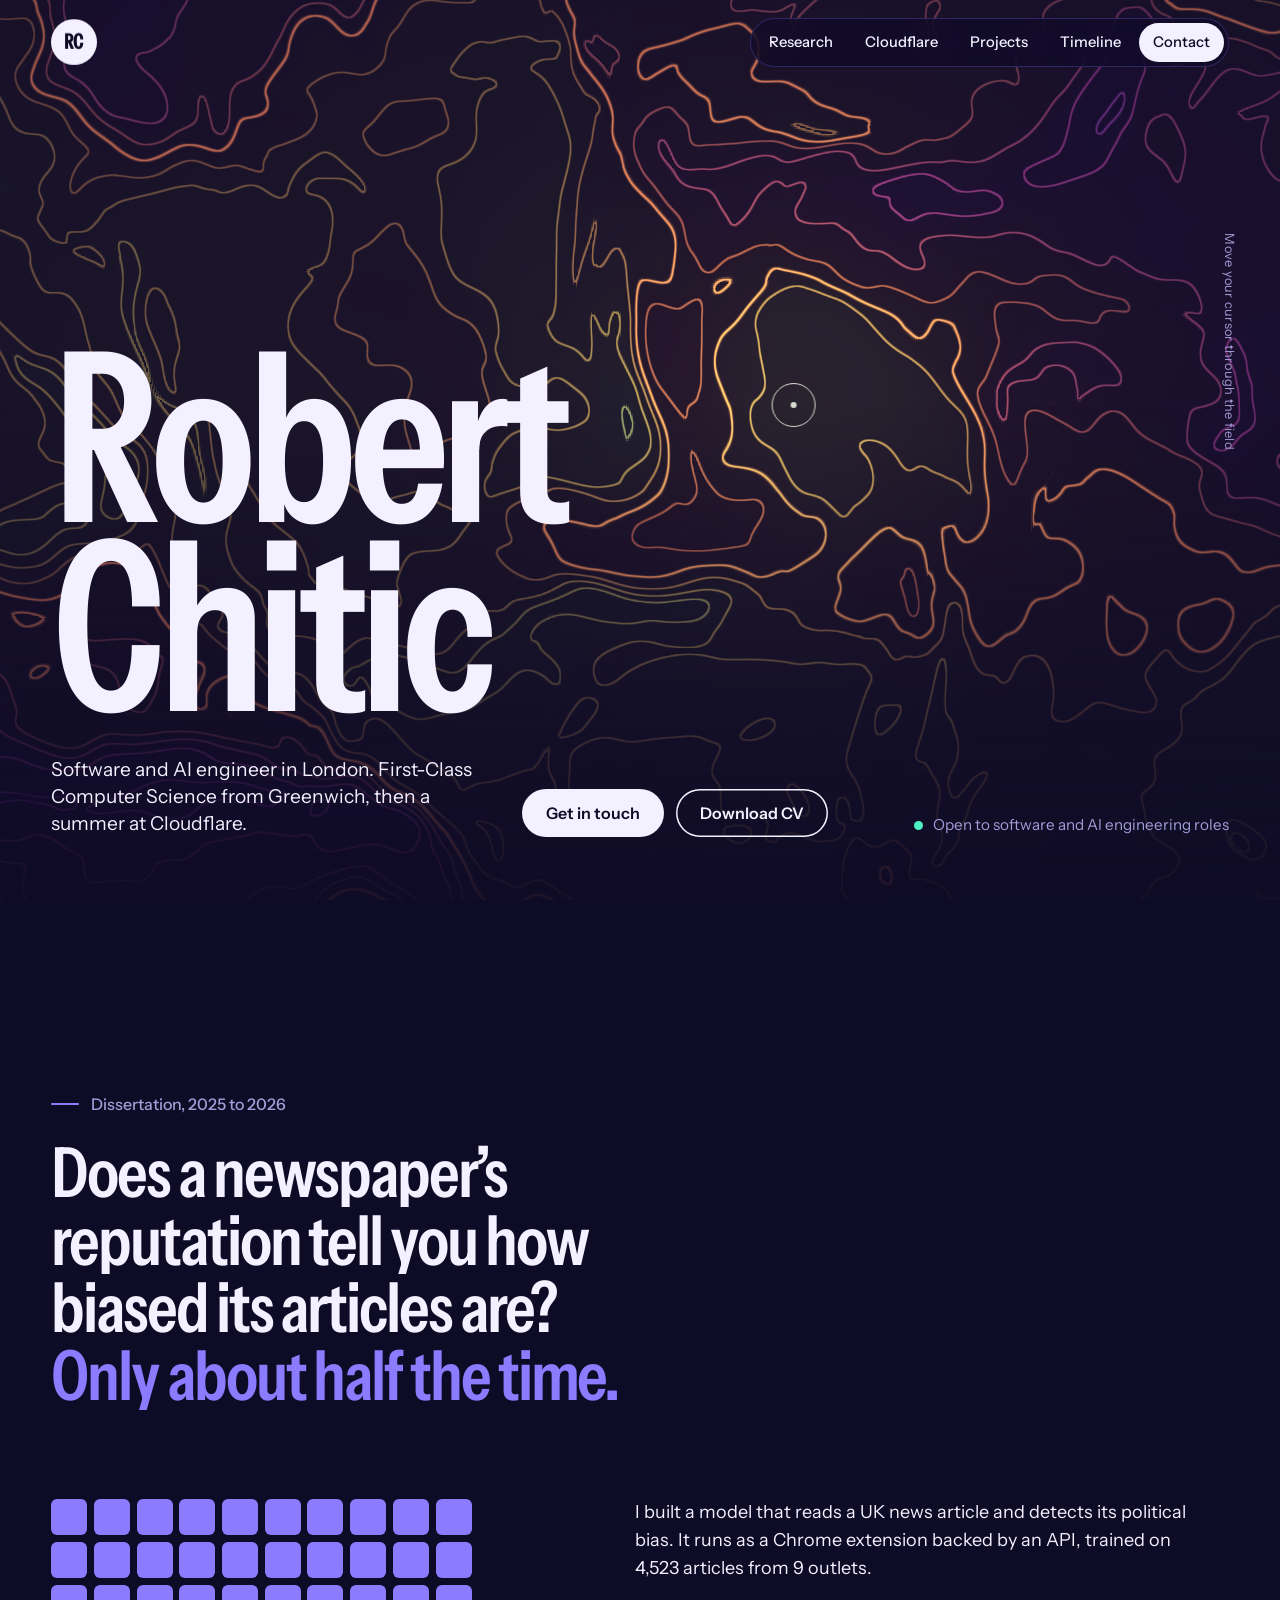
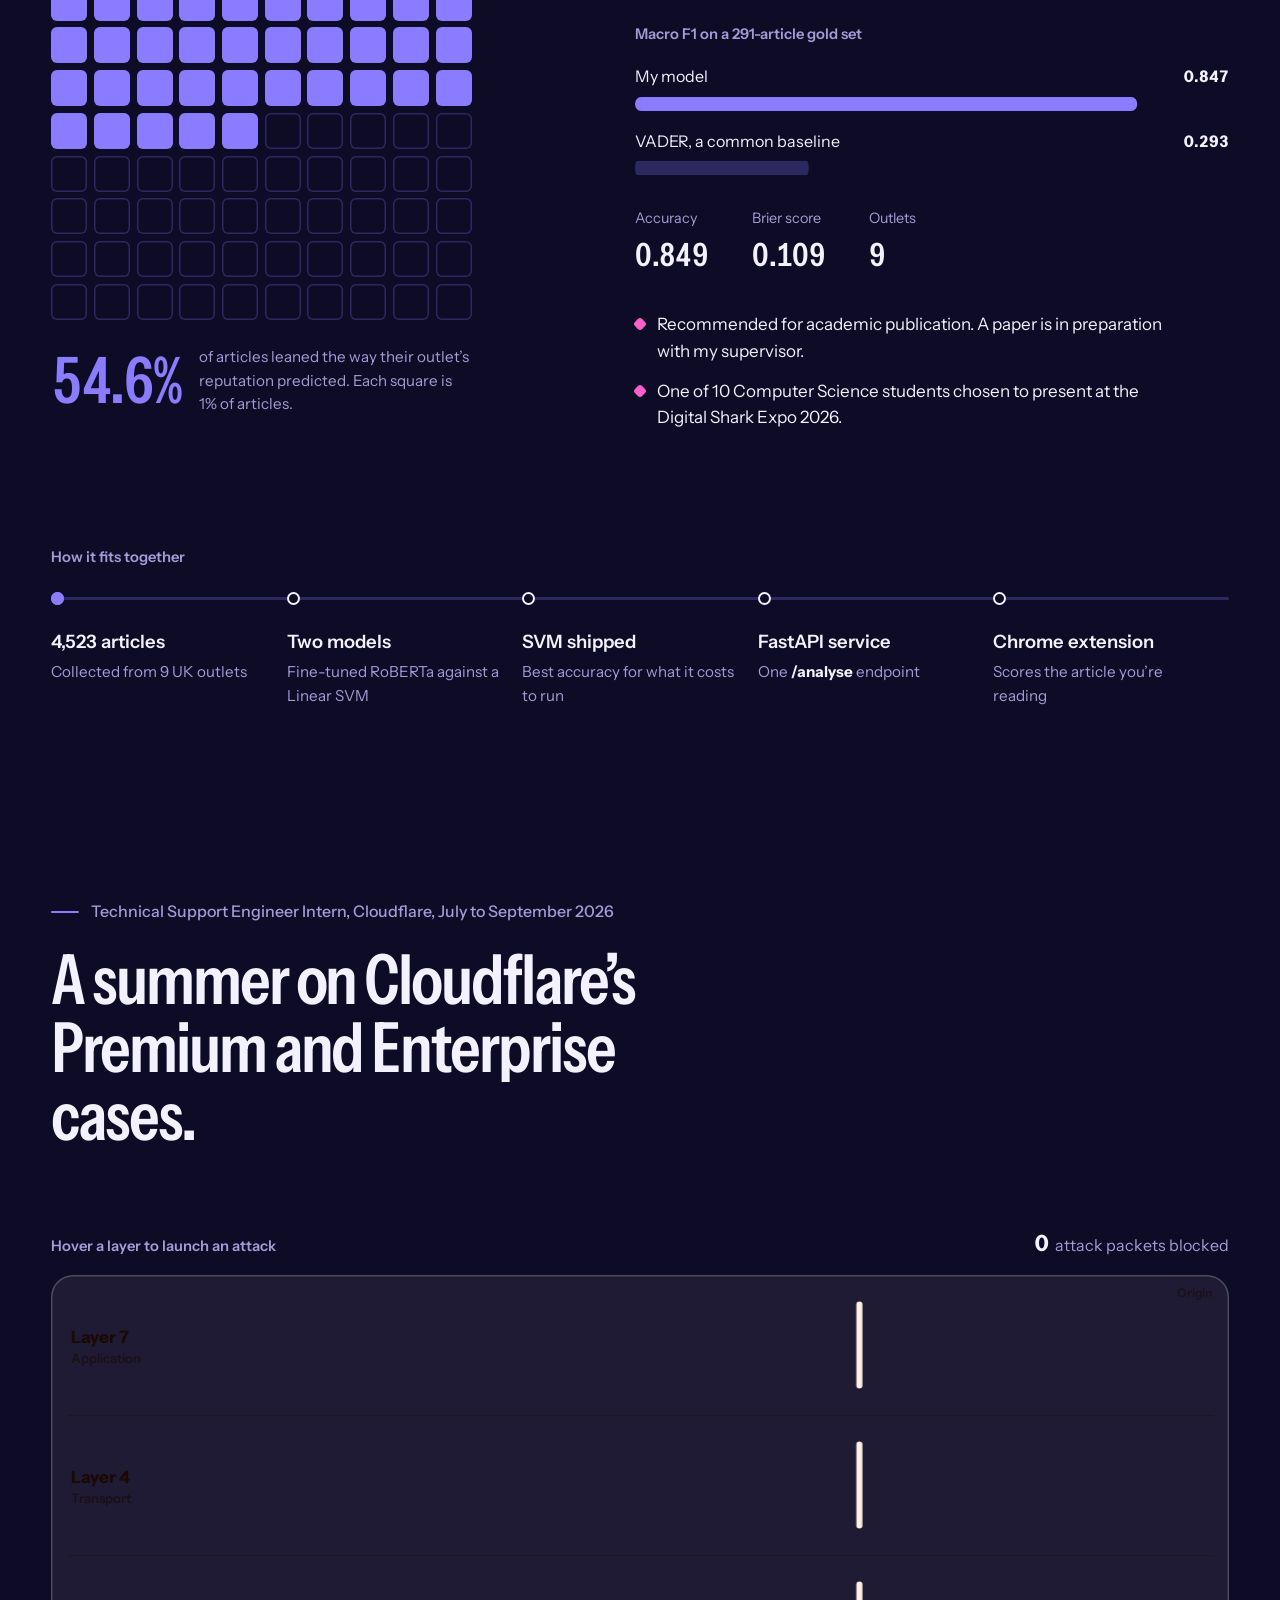
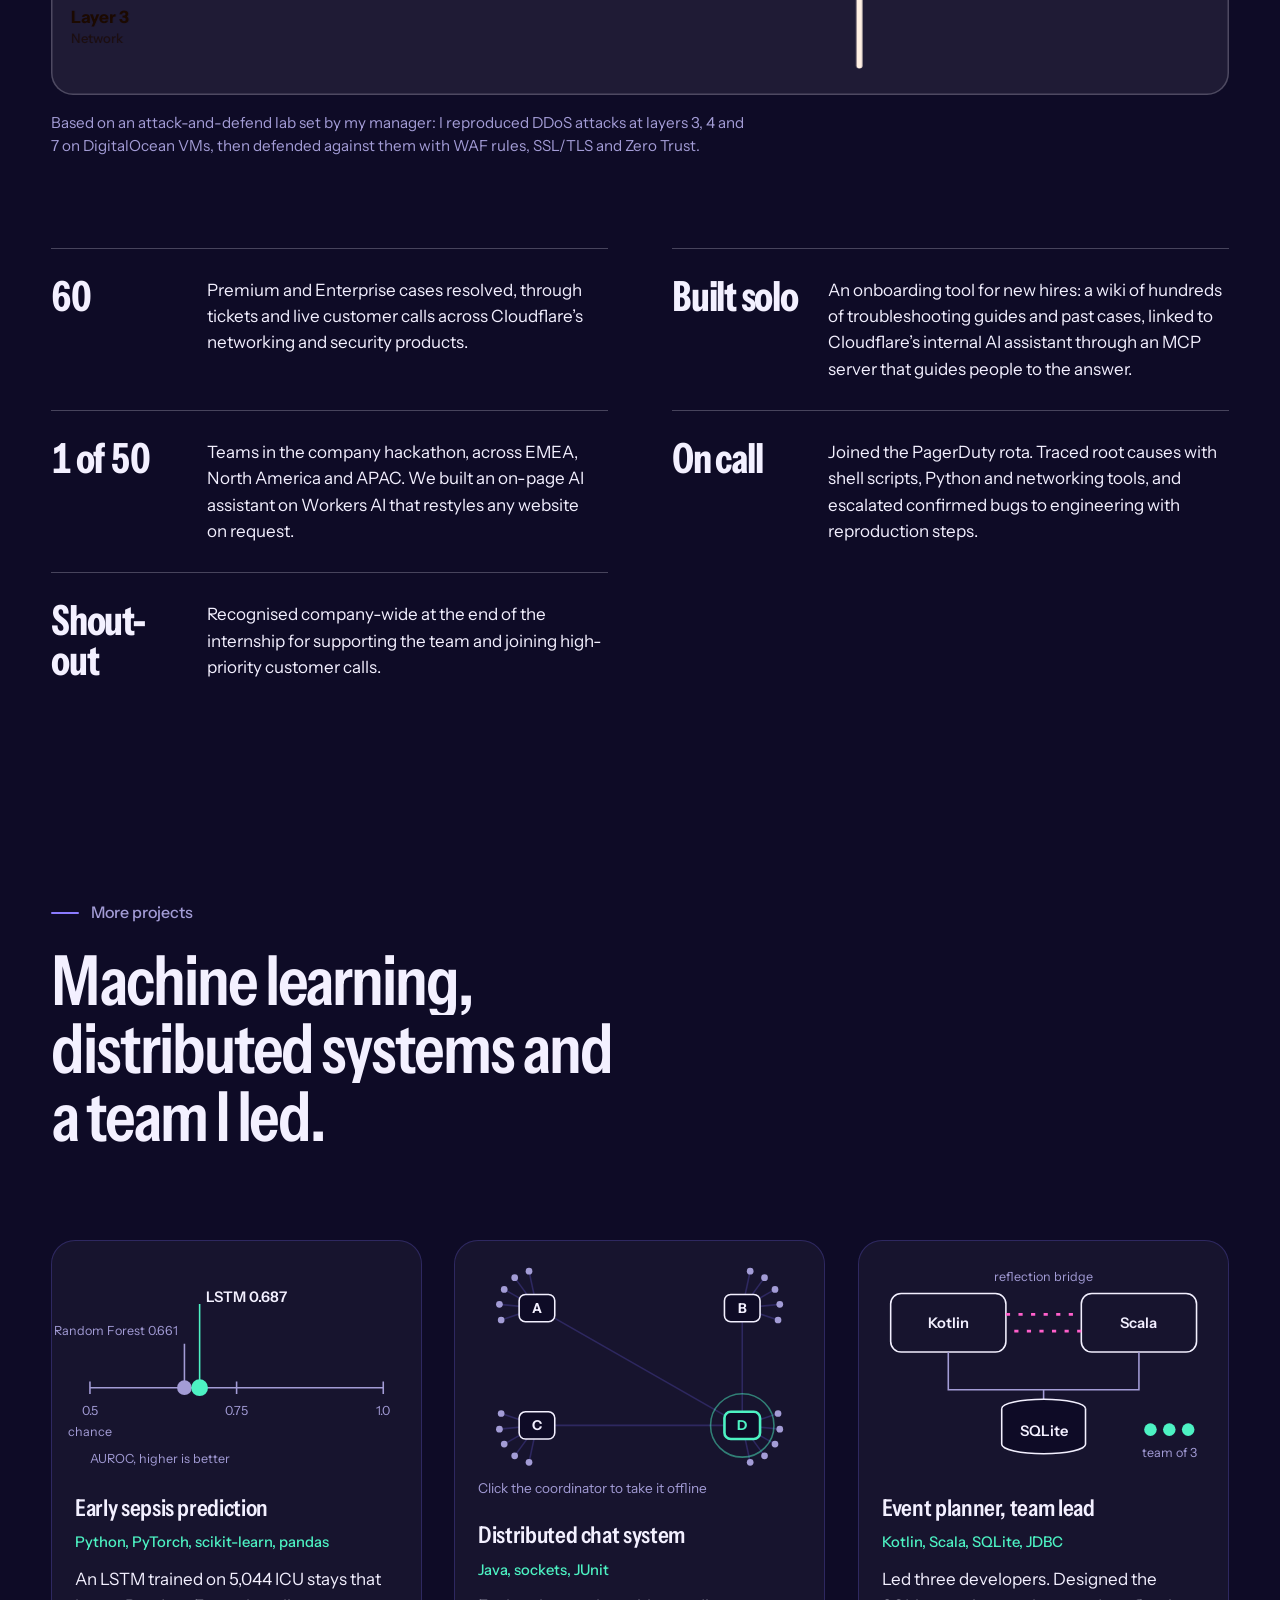
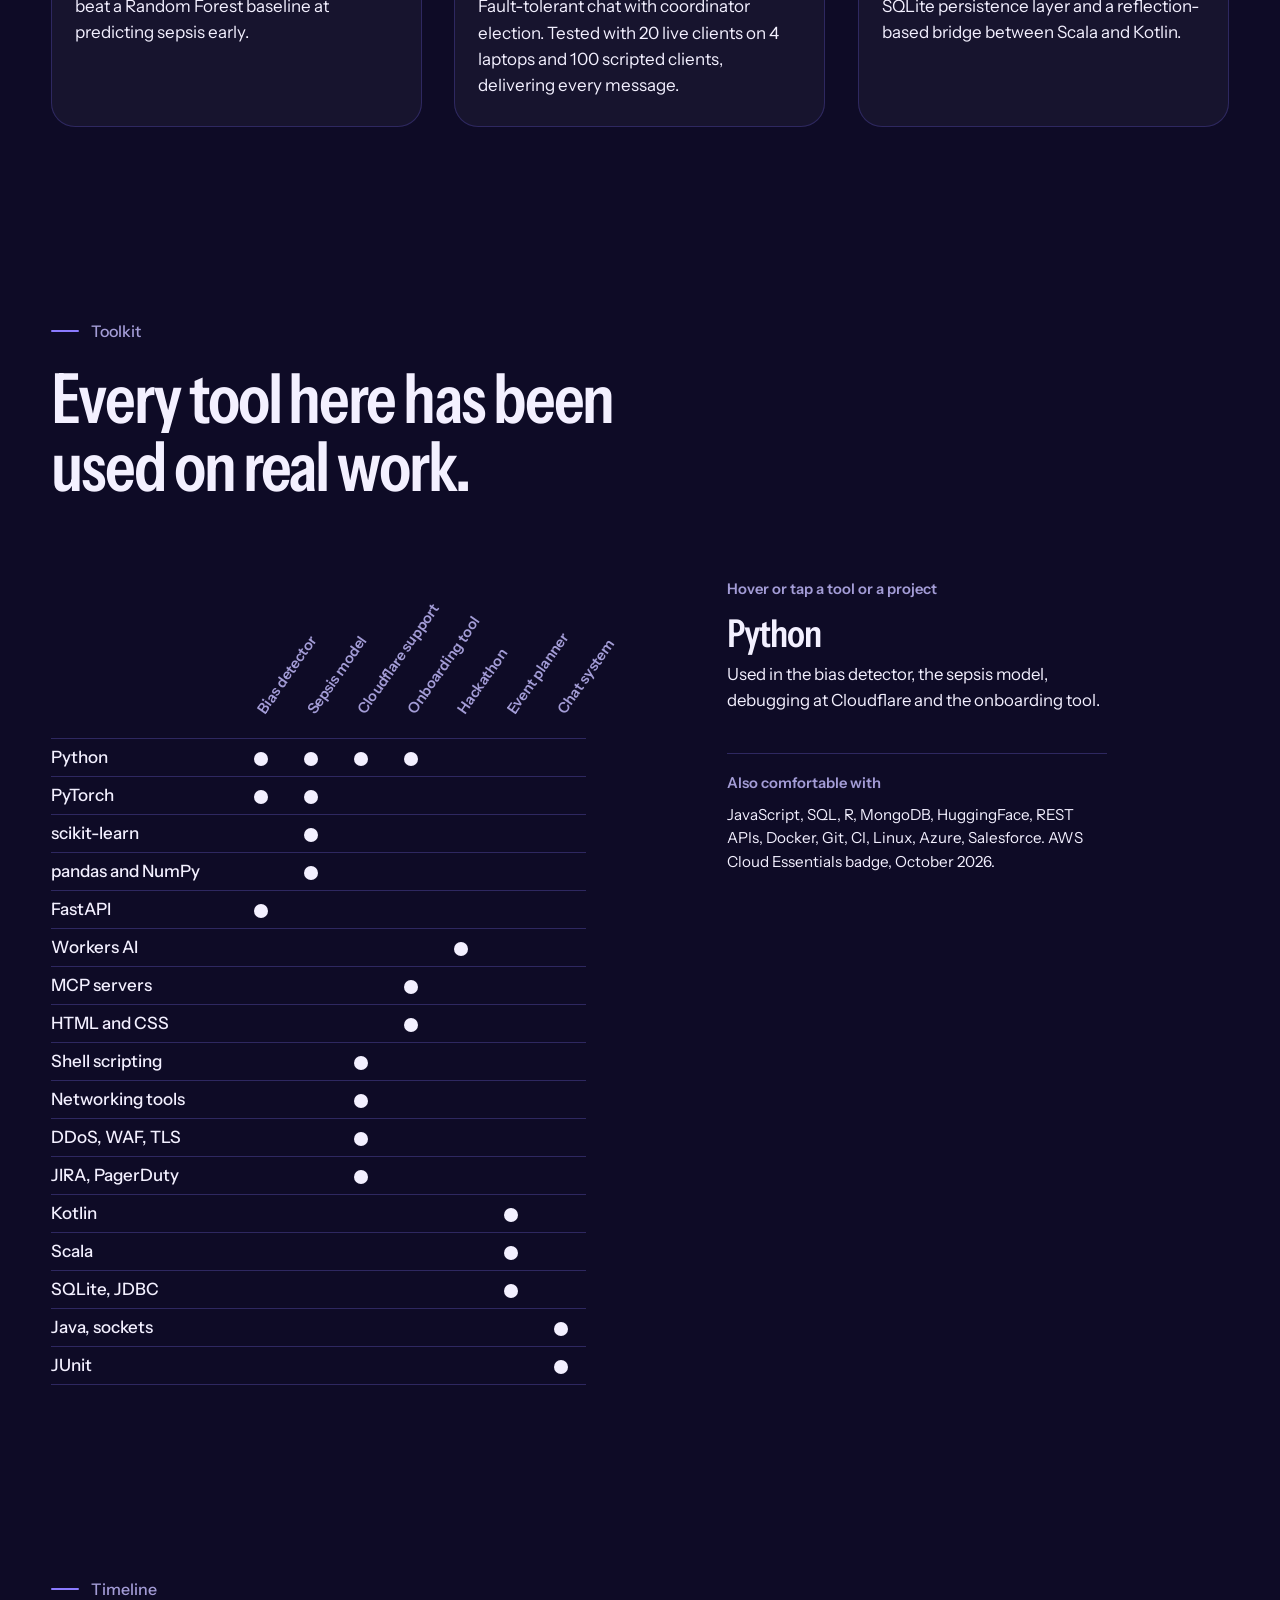
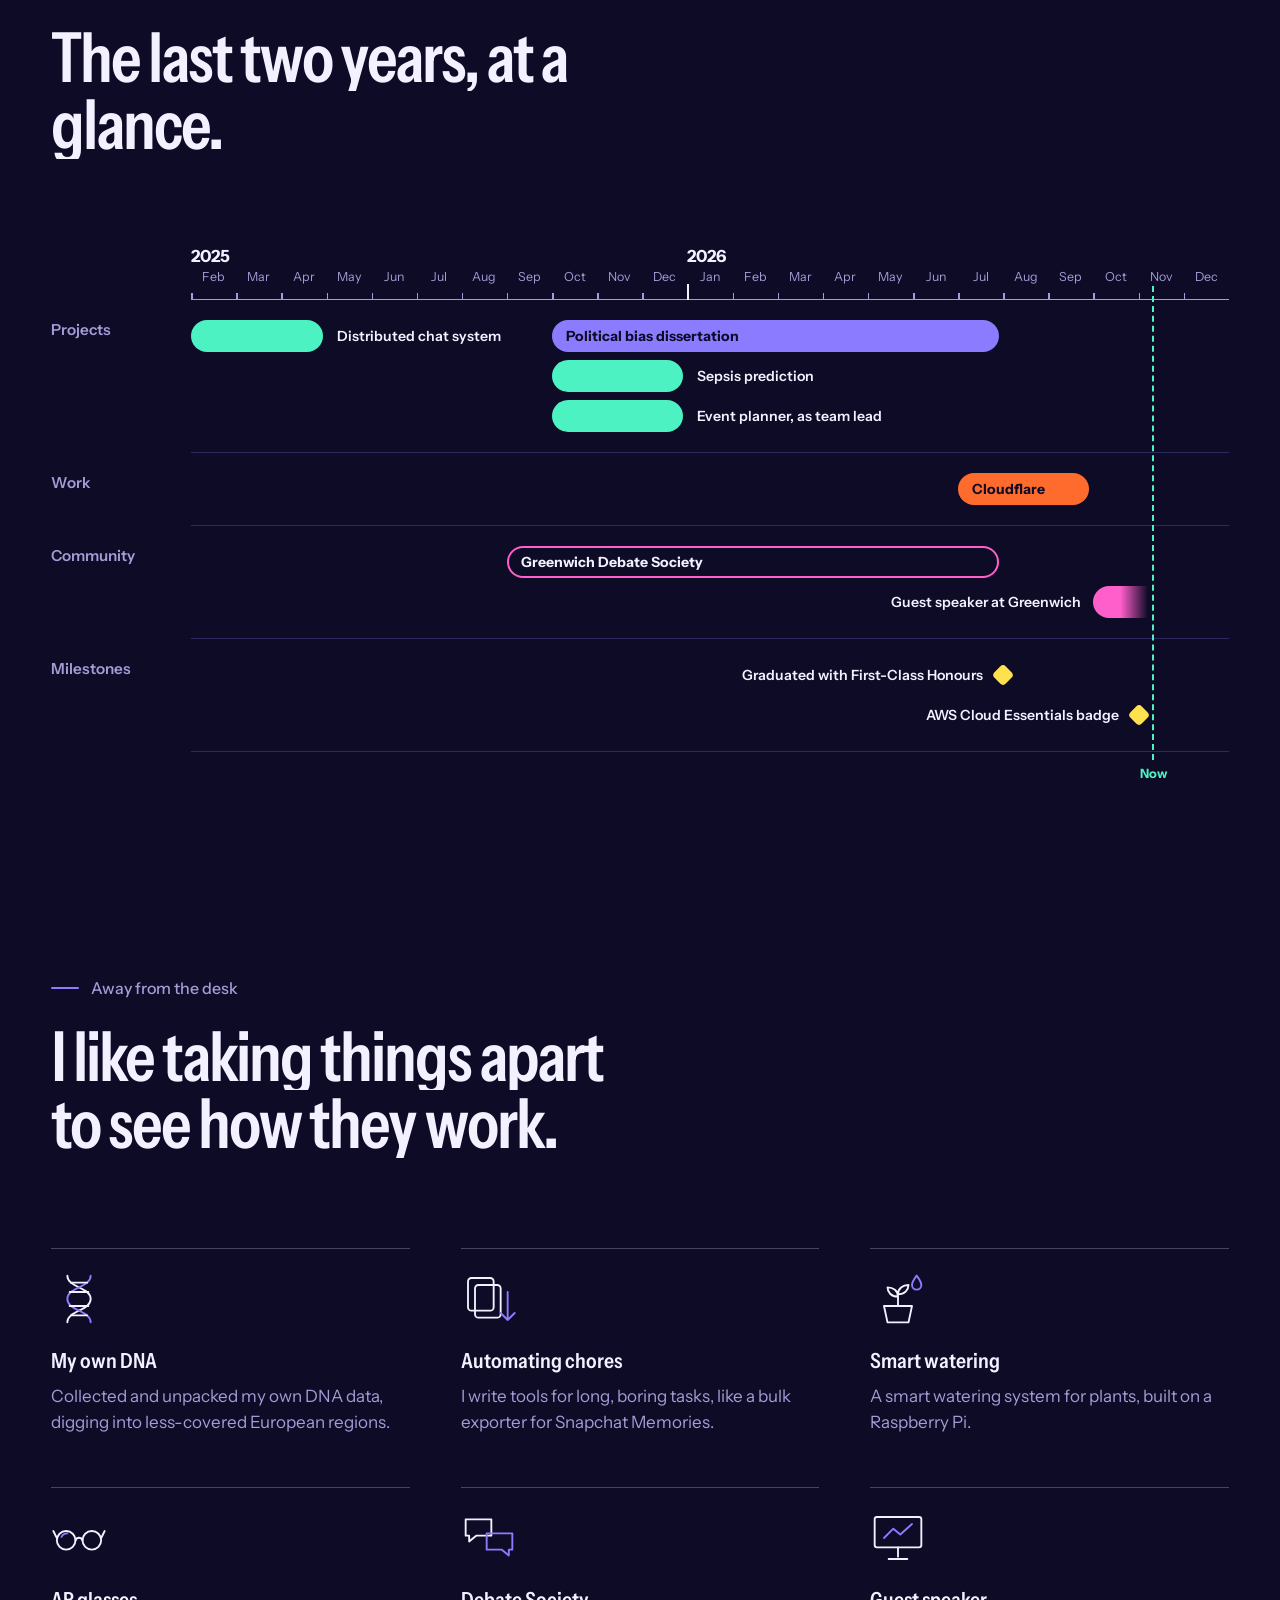
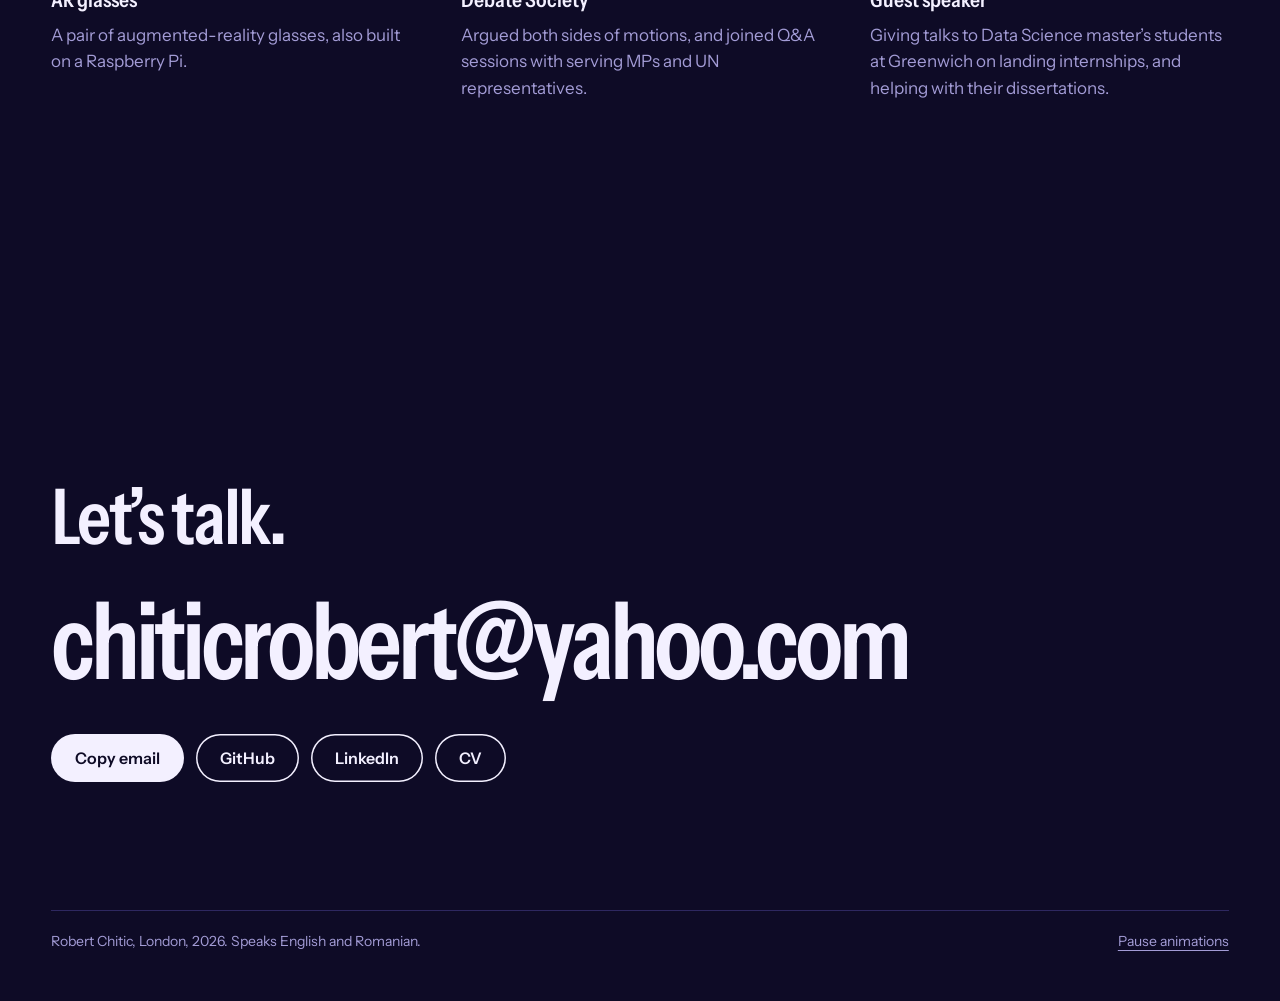
==== public/index.html @ 37896dd0 "Portfolio site: interactive build Co-Authored-By: Claude Opus 5.5 <noreply@anthropic.com> Claude-Ses" ====
<!doctype html>
<html lang="en-GB">
<head>
<meta charset="utf-8">
<meta name="viewport" content="width=device-width, initial-scale=1">
<title>Robert Chitic, Software and AI Engineer</title>
<meta name="description" content="Robert Chitic is a software and AI engineer in London: First-Class Computer Science graduate from the University of Greenwich, previously a Technical Support Engineer intern at Cloudflare.">
<meta property="og:title" content="Robert Chitic, Software and AI Engineer">
<meta property="og:description" content="First-Class Computer Science, University of Greenwich. Previously at Cloudflare. Political bias detection, machine learning and networking.">
<meta property="og:type" content="website">
<meta property="og:image" content="/og.png">
<meta name="twitter:card" content="summary_large_image">
<meta name="theme-color" content="#0E0B26">
<link rel="icon" href="favicon.svg" type="image/svg+xml">
<link rel="preload" href="fonts/instrument-sans-latin-standard-normal.woff2" as="font" type="font/woff2" crossorigin>
<link rel="stylesheet" href="assets/site.css">
</head>
<body>

<canvas id="gl" aria-hidden="true"></canvas>
<div class="cursor" aria-hidden="true">
  <div class="cursor-ring"><span class="cursor-label"></span></div>
  <div class="cursor-dot"></div>
</div>

<a class="skip" href="#research">Skip to content</a>

<header class="nav" id="nav">
  <a class="nav-name" href="#top" data-magnetic>RC</a>
  <nav aria-label="Sections">
    <a href="#research" data-magnetic>Research</a>
    <a href="#cloudflare" data-magnetic>Cloudflare</a>
    <a href="#projects" data-magnetic>Projects</a>
    <a href="#timeline" data-magnetic>Timeline</a>
    <a class="nav-cta" href="#contact" data-magnetic>Contact</a>
  </nav>
</header>

<main>

<!-- HERO -->
<section class="hero" id="top" data-theme="night" data-gl>
  <div class="hero-inner">
    <h1 class="name" id="name" aria-label="Robert Chitic" translate="no">
      <span class="name-line" aria-hidden="true">Robert</span>
      <span class="name-line" aria-hidden="true">Chitic</span>
    </h1>
    <div class="hero-foot">
      <p class="lede">Software and AI engineer in London. First-Class Computer Science from Greenwich, then a summer at Cloudflare.</p>
      <div class="hero-actions">
        <a class="btn" href="#contact" data-magnetic>Get in touch</a>
        <a class="btn btn-ghost" href="cv/Robert-Chitic-CV.pdf" download data-magnetic data-cursor="PDF">Download CV</a>
      </div>
      <p class="status"><i></i>Open to software and AI engineering roles</p>
    </div>
  </div>
  <p class="hint" id="hint">Move your cursor through the field</p>
</section>

<!-- RESEARCH -->
<section class="sec" id="research" data-theme="lavender">
  <div class="wrap">
    <p class="kicker">Dissertation, 2025 to 2026</p>
    <h2 class="statement" data-split>Does a newspaper’s reputation tell you how biased its articles are? <span class="soft">Only about half the time.</span></h2>

    <div class="research">
      <figure class="units" id="units">
        <div class="units-grid" id="unitsGrid" role="img" aria-label="Unit chart: 54.6 out of 100 articles matched their outlet's reputation"></div>
        <figcaption>
          <span class="big num">54.6%</span>
          <span>of articles leaned the way their outlet’s reputation predicted. Each square is 1% of articles.</span>
        </figcaption>
      </figure>

      <div class="research-side">
        <p class="body">I built a model that reads a UK news article and detects its political bias. It runs as a Chrome extension backed by an API, trained on 4,523 articles from 9 outlets.</p>

        <div class="score" id="score">
          <p class="label">Macro F1 on a 291-article gold set</p>
          <div class="bar"><span>My model</span><b class="num">0.847</b><i style="--w:.847"></i></div>
          <div class="bar base"><span>VADER, a common baseline</span><b class="num">0.293</b><i style="--w:.293"></i></div>
        </div>

        <dl class="facts">
          <div><dt>Accuracy</dt><dd class="num">0.849</dd></div>
          <div><dt>Brier score</dt><dd class="num">0.109</dd></div>
          <div><dt>Outlets</dt><dd class="num">9</dd></div>
        </dl>

        <ul class="honours">
          <li>Recommended for academic publication. A paper is in preparation with my supervisor.</li>
          <li>One of 10 Computer Science students chosen to present at the Digital Shark Expo 2026.</li>
        </ul>
      </div>
    </div>

    <figure class="pipeline" id="pipeline">
      <p class="label">How it fits together</p>
      <div class="pipe-track"><i class="pipe-fill" id="pipeFill"></i></div>
      <ol class="pipe">
        <li><strong>4,523 articles</strong><span>Collected from 9 UK outlets</span></li>
        <li><strong>Two models</strong><span>Fine-tuned RoBERTa against a Linear SVM</span></li>
        <li class="ship"><strong>SVM shipped</strong><span>Best accuracy for what it costs to run</span></li>
        <li><strong>FastAPI service</strong><span>One <code>/analyse</code> endpoint</span></li>
        <li><strong>Chrome extension</strong><span>Scores the article you’re reading</span></li>
      </ol>
    </figure>
  </div>
</section>

<!-- CLOUDFLARE -->
<section class="sec" id="cloudflare" data-theme="orange">
  <div class="wrap">
    <p class="kicker">Technical Support Engineer Intern, Cloudflare, July to September 2026</p>
    <h2 class="statement" data-split>A summer on Cloudflare’s Premium and Enterprise cases.</h2>

    <figure class="ddos" id="ddos">
      <div class="ddos-head">
        <p class="label">Hover a layer to launch an attack</p>
        <p class="ddos-count"><b class="num" id="blocked">0</b> attack packets blocked</p>
      </div>
      <canvas id="ddosCanvas" data-cursor="Attack" tabindex="0" role="img" aria-label="Animation: attack traffic is blocked at layers 3, 4 and 7 while real users pass through. Press 3, 4 or 7 to launch an attack at that layer."></canvas>
      <figcaption>Based on an attack-and-defend lab set by my manager: I reproduced DDoS attacks at layers 3, 4 and 7 on DigitalOcean VMs, then defended against them with WAF rules, SSL/TLS and Zero Trust.</figcaption>
    </figure>

    <ol class="log">
      <li><span class="lead num" data-count="60">60</span><p>Premium and Enterprise cases resolved, through tickets and live customer calls across Cloudflare’s networking and security products.</p></li>
      <li><span class="lead">Built solo</span><p>An onboarding tool for new hires: a wiki of hundreds of troubleshooting guides and past cases, linked to Cloudflare’s internal AI assistant through an MCP server that guides people to the answer.</p></li>
      <li><span class="lead num">1 of <span data-count="50">50</span></span><p>Teams in the company hackathon, across EMEA, North America and APAC. We built an on-page AI assistant on Workers AI that restyles any website on request.</p></li>
      <li><span class="lead">On call</span><p>Joined the PagerDuty rota. Traced root causes with shell scripts, Python and networking tools, and escalated confirmed bugs to engineering with reproduction steps.</p></li>
      <li><span class="lead">Shout-out</span><p>Recognised company-wide at the end of the internship for supporting the team and joining high-priority customer calls.</p></li>
    </ol>
  </div>
</section>

<!-- PROJECTS -->
<section class="sec" id="projects" data-theme="night">
  <div class="wrap">
    <p class="kicker">More projects</p>
    <h2 class="statement" data-split>Machine learning, distributed systems and a team I led.</h2>

    <div class="projects">
      <article class="panel" data-tilt>
        <div class="plot">
          <svg viewBox="0 0 320 200" id="sepsisPlot" role="img" aria-label="AUROC: LSTM 0.687 compared with Random Forest 0.661, on a scale from 0.5 (chance) to 1.0">
            <line x1="20" y1="120" x2="300" y2="120" class="axis"/>
            <g class="ticks">
              <line x1="20" y1="114" x2="20" y2="126"/><line x1="160" y1="114" x2="160" y2="126"/><line x1="300" y1="114" x2="300" y2="126"/>
            </g>
            <text x="20" y="146" text-anchor="middle" class="t-muted">0.5</text>
            <text x="160" y="146" text-anchor="middle" class="t-muted">0.75</text>
            <text x="300" y="146" text-anchor="middle" class="t-muted">1.0</text>
            <text x="20" y="166" text-anchor="middle" class="t-muted">chance</text>
            <g class="pin rf" data-x="110.2">
              <line x1="110.2" y1="120" x2="110.2" y2="78"/>
              <circle cx="110.2" cy="120" r="7"/>
              <text x="104" y="70" text-anchor="end">Random Forest 0.661</text>
            </g>
            <g class="pin lstm" data-x="124.7">
              <line x1="124.7" y1="120" x2="124.7" y2="40"/>
              <circle cx="124.7" cy="120" r="8"/>
              <text x="131" y="38" class="t-strong">LSTM 0.687</text>
            </g>
            <text x="20" y="192" class="t-muted">AUROC, higher is better</text>
          </svg>
        </div>
        <h3>Early sepsis prediction</h3>
        <p class="tags">Python, PyTorch, scikit-learn, pandas</p>
        <p>An LSTM trained on 5,044 ICU stays that beat a Random Forest baseline at predicting sepsis early.</p>
      </article>

      <article class="panel" data-tilt>
        <div class="plot">
          <svg viewBox="0 0 320 200" id="chatPlot" role="img" aria-label="Interactive diagram: four laptops route chat messages through an elected coordinator. Click the coordinator to take it offline."></svg>
        </div>
        <p class="chat-status" id="chatStatus" aria-live="polite">Click the coordinator to take it offline</p>
        <h3>Distributed chat system</h3>
        <p class="tags">Java, sockets, JUnit</p>
        <p>Fault-tolerant chat with coordinator election. Tested with 20 live clients on 4 laptops and 100 scripted clients, delivering every message.</p>
      </article>

      <article class="panel" data-tilt>
        <div class="plot">
          <svg viewBox="0 0 320 200" id="bridgePlot" role="img" aria-label="Diagram: a Kotlin app and Scala code connected by a reflection bridge, both using a SQLite database">
            <text x="160" y="18" text-anchor="middle" class="t-muted">reflection bridge</text>
            <rect x="14" y="30" width="110" height="56" rx="10" class="box"/>
            <text x="69" y="63" text-anchor="middle" class="t-strong">Kotlin</text>
            <rect x="196" y="30" width="110" height="56" rx="10" class="box"/>
            <text x="251" y="63" text-anchor="middle" class="t-strong">Scala</text>
            <path d="M124 50 H196" class="wire flow"/>
            <path d="M196 66 H124" class="wire flow rev"/>
            <path d="M69 86 V122 H251 V86 M160 122 V136" class="wire"/>
            <ellipse cx="160" cy="140" rx="40" ry="9" class="db"/>
            <path d="M120 140 V174 A40 9 0 0 0 200 174 V140" class="db"/>
            <text x="160" y="166" text-anchor="middle" class="t-strong">SQLite</text>
            <g class="team"><circle cx="262" cy="160" r="6"/><circle cx="280" cy="160" r="6"/><circle cx="298" cy="160" r="6"/></g>
            <text x="280" y="186" text-anchor="middle" class="t-muted">team of 3</text>
          </svg>
        </div>
        <h3>Event planner, team lead</h3>
        <p class="tags">Kotlin, Scala, SQLite, JDBC</p>
        <p>Led three developers. Designed the SQLite persistence layer and a reflection-based bridge between Scala and Kotlin.</p>
      </article>
    </div>
  </div>
</section>

<!-- TOOLKIT -->
<section class="sec" id="toolkit" data-theme="lime">
  <div class="wrap">
    <p class="kicker">Toolkit</p>
    <h2 class="statement" data-split>Every tool here has been used on real work.</h2>

    <div class="matrix-wrap">
      <div class="matrix-box">
        <table class="matrix" id="matrix">
          <caption class="sr">Tools and the projects they were used in</caption>
        </table>
      </div>
      <aside class="matrix-note" aria-live="polite">
        <p class="label">Hover or tap a tool or a project</p>
        <h3 id="traceTitle">Python</h3>
        <p id="traceText">Used in the bias detector, the sepsis model, debugging at Cloudflare and the onboarding tool.</p>
        <div class="also">
          <p class="label">Also comfortable with</p>
          <p>JavaScript, SQL, R, MongoDB, HuggingFace, REST APIs, Docker, Git, CI, Linux, Azure, Salesforce. AWS Cloud Essentials badge, October 2026.</p>
        </div>
      </aside>
    </div>
  </div>
</section>

<!-- TIMELINE -->
<section class="sec" id="timeline" data-theme="night">
  <div class="wrap">
    <p class="kicker">Timeline</p>
    <h2 class="statement" data-split>The last two years, at a glance.</h2>
    <div class="tl-viewport" id="tlViewport" tabindex="0" aria-label="Timeline from February 2025 to now. Use the left and right arrow keys to move along it.">
      <div class="tl" id="tl"></div>
    </div>
    <p class="label tl-hint" hidden>Drag the timeline sideways, or use the arrow keys</p>
  </div>
</section>

<!-- AWAY -->
<section class="sec" id="away" data-theme="pink">
  <div class="wrap">
    <p class="kicker">Away from the desk</p>
    <h2 class="statement" data-split>I like taking things apart to see how they work.</h2>
    <ul class="away">
      <li>
        <svg viewBox="0 0 48 48" aria-hidden="true"><path pathLength="1" d="M14 4c0 10 20 10 20 20s-20 10-20 20"/><path pathLength="1" class="s" d="M34 4c0 10-20 10-20 20s20 10 20 20"/><path pathLength="1" d="M17 10h14M16 18h16M16 30h16M17 38h14"/></svg>
        <h3>My own DNA</h3><p>Collected and unpacked my own DNA data, digging into less-covered European regions.</p>
      </li>
      <li>
        <svg viewBox="0 0 48 48" aria-hidden="true"><rect pathLength="1" x="6" y="6" width="22" height="28" rx="3"/><rect pathLength="1" x="12" y="12" width="22" height="28" rx="3"/><path pathLength="1" class="s" d="M40 18v24M34 36l6 6 6-6"/></svg>
        <h3>Automating chores</h3><p>I write tools for long, boring tasks, like a bulk exporter for Snapchat Memories.</p>
      </li>
      <li>
        <svg viewBox="0 0 48 48" aria-hidden="true"><path pathLength="1" d="M12 30h24l-3 14H15z"/><path pathLength="1" d="M24 30V20M24 22c-6 0-9-4-9-8 5 0 9 3 9 8zM24 20c0-5 4-8 9-8 0 4-3 8-9 8z"/><path pathLength="1" class="s" d="M40 4c-3 4-4 6-4 8a4 4 0 0 0 8 0c0-2-1-4-4-8z"/></svg>
        <h3>Smart watering</h3><p>A smart watering system for plants, built on a Raspberry Pi.</p>
      </li>
      <li>
        <svg viewBox="0 0 48 48" aria-hidden="true"><circle pathLength="1" cx="13" cy="26" r="8"/><circle pathLength="1" cx="35" cy="26" r="8"/><path pathLength="1" d="M21 26c1-3 5-3 6 0M5 24 2 18M43 24l3-6"/><path pathLength="1" class="s" d="M9 23c1-2 3-3 5-3"/></svg>
        <h3>AR glasses</h3><p>A pair of augmented-reality glasses, also built on a Raspberry Pi.</p>
      </li>
      <li>
        <svg viewBox="0 0 48 48" aria-hidden="true"><path pathLength="1" d="M4 8h22v14H13l-6 5v-5H4z"/><path pathLength="1" class="s" d="M44 20H22v14h13l6 5v-5h3z"/></svg>
        <h3>Debate Society</h3><p>Argued both sides of motions, and joined Q&amp;A sessions with serving MPs and UN representatives.</p>
      </li>
      <li>
        <svg viewBox="0 0 48 48" aria-hidden="true"><rect pathLength="1" x="4" y="6" width="40" height="26" rx="2"/><path pathLength="1" class="s" d="M12 24l8-8 6 5 10-9"/><path pathLength="1" d="M24 32v8M16 42h16"/></svg>
        <h3>Guest speaker</h3><p>Giving talks to Data Science master’s students at Greenwich on landing internships, and helping with their dissertations.</p>
      </li>
    </ul>
  </div>
</section>

<!-- CONTACT -->
<section class="sec contact" id="contact" data-theme="night" data-gl>
  <div class="wrap">
    <h2 class="statement" data-split>Let’s talk.</h2>
    <a class="email" id="email" href="mailto:chiticrobert@yahoo.com" data-cursor="Email">chiticrobert@yahoo.com</a>
    <div class="contact-row">
      <button class="btn" id="copy" type="button" data-magnetic data-cursor="Copy">Copy email</button>
      <a class="btn btn-ghost" href="https://github.com/RobertChitic" rel="me noopener" target="_blank" data-magnetic>GitHub</a>
      <a class="btn btn-ghost" href="https://www.linkedin.com/in/robert-chitic" rel="me noopener" target="_blank" data-magnetic>LinkedIn</a>
      <a class="btn btn-ghost" href="cv/Robert-Chitic-CV.pdf" download data-magnetic data-cursor="PDF">CV</a>
    </div>
    <footer class="foot">
      <p>Robert Chitic, London, 2026. Speaks English and Romanian.</p>
      <p id="trace" hidden></p>
      <button class="motion-toggle" id="motionToggle" type="button" aria-pressed="false">Pause animations</button>
    </footer>
  </div>
</section>
</main>

<script src="vendor/gsap.min.js"></script>
<script src="vendor/ScrollTrigger.min.js"></script>
<script src="vendor/SplitText.min.js"></script>
<script src="vendor/Draggable.min.js"></script>
<script src="vendor/InertiaPlugin.min.js"></script>
<script src="vendor/ScrambleTextPlugin.min.js"></script>
<script src="assets/site.js"></script>
</body>
</html>
---- public/assets/site.css ----
@font-face{font-family:"Instrument Sans";font-style:normal;font-display:swap;font-weight:400 700;font-stretch:75% 100%;
  src:url(../fonts/instrument-sans-latin-standard-normal.woff2) format("woff2");
  unicode-range:U+0000-00FF,U+0131,U+0152-0153,U+02BB-02BC,U+02C6,U+02DA,U+02DC,U+0304,U+0308,U+0329,U+2000-206F,U+20AC,U+2122,U+2191,U+2193,U+2212,U+2215,U+FEFF,U+FFFD}
@font-face{font-family:"Instrument Sans";font-style:normal;font-display:swap;font-weight:400 700;font-stretch:75% 100%;
  src:url(../fonts/instrument-sans-latin-ext-standard-normal.woff2) format("woff2");
  unicode-range:U+0100-02BA,U+02BD-02C5,U+02C7-02CC,U+02CE-02D7,U+02DD-02FF,U+1D00-1DBF,U+1E00-1E9F,U+1EF2-1EFF,U+2020,U+20A0-20AB,U+20AD-20C0,U+2113,U+2C60-2C7F,U+A720-A7FF}

/* Colour worlds. JS animates these between sections. Initial = night. */
:root{
  --bg:#0E0B26; --fg:#F3F0FF; --muted:#A39CD6; --line:#2E2860;
  --accent:#8B7BFF; --accent-2:#FF5FCB; --hi:#4DF2C3; --panel:rgba(255,255,255,.04);
  --font:"Instrument Sans",ui-sans-serif,system-ui,-apple-system,"Segoe UI",sans-serif;
  --gutter:clamp(18px,4vw,56px);
  --wrap:1280px;
  --ease:cubic-bezier(.2,.7,.2,1);
}
*,*::before,*::after{box-sizing:border-box}
html{-webkit-text-size-adjust:100%;background:var(--bg)}
body{margin:0;background:var(--bg);color:var(--fg);font-family:var(--font);font-size:1.0625rem;line-height:1.55;-webkit-font-smoothing:antialiased;overflow-x:hidden}
a{color:inherit}
a,button,[role="button"]{touch-action:manipulation;-webkit-tap-highlight-color:transparent}
main>section{scroll-margin-top:0}
p{text-wrap:pretty}
@media (pointer:fine){html{overscroll-behavior:none}}
svg{display:block;max-width:100%}
.motion-toggle{font:inherit;font-size:.875rem;color:var(--muted);background:none;border:0;padding:0;text-decoration:underline;text-underline-offset:4px;cursor:pointer}
.motion-toggle:hover{color:var(--fg)}
.motion-paused *{animation-play-state:paused!important}
.tl-viewport:focus-visible,#ddosCanvas:focus-visible{outline-offset:6px}
:focus-visible{outline:2px solid var(--hi);outline-offset:3px;border-radius:4px}
::selection{background:var(--accent-2);color:#fff}
.num{font-variant-numeric:tabular-nums}
.sr{position:absolute;width:1px;height:1px;overflow:hidden;clip:rect(0 0 0 0);white-space:nowrap}
.wrap{max-width:var(--wrap);margin:0 auto;padding:0 var(--gutter)}
.skip{position:fixed;left:16px;top:-60px;z-index:200;background:var(--fg);color:var(--bg);padding:10px 16px;border-radius:999px;text-decoration:none;font-weight:600}
.skip:focus{top:16px}

/* WebGL field, fixed behind everything */
#gl{position:fixed;inset:0;width:100%;height:100%;z-index:0;pointer-events:none;opacity:1;transition:opacity .6s}
main{position:relative;z-index:1}
.no-gl .hero{background:radial-gradient(60% 70% at 70% 40%,#3b2ca8 0%,transparent 60%),radial-gradient(50% 60% at 30% 80%,#a1287f 0%,transparent 60%),var(--bg)}

/* cursor */
.cursor{display:none}
.has-cursor .cursor{display:block}
.has-cursor,.has-cursor *{cursor:none!important}
.cursor{position:fixed;left:0;top:0;z-index:150;pointer-events:none;mix-blend-mode:difference}
.cursor-dot,.cursor-ring{position:fixed;left:0;top:0;border-radius:50%;will-change:transform}
.cursor-dot{width:6px;height:6px;margin:-3px 0 0 -3px;background:#fff}
.cursor-ring{width:44px;height:44px;margin:-22px 0 0 -22px;border:1.5px solid #fff;display:grid;place-items:center;transition:width .35s var(--ease),height .35s var(--ease),margin .35s var(--ease),background-color .25s}
.cursor-label{font-size:.75rem;font-weight:700;color:#000;opacity:0;transition:opacity .2s;white-space:nowrap}
.cursor.is-hover .cursor-ring{width:72px;height:72px;margin:-36px 0 0 -36px}
.cursor.is-label{mix-blend-mode:normal}
.cursor.is-label .cursor-ring{width:84px;height:84px;margin:-42px 0 0 -42px;background:var(--fg);border-color:var(--fg)}
.cursor.is-label .cursor-label{opacity:1;color:var(--bg)}
.cursor.is-label .cursor-dot{opacity:0}
.cursor.is-down .cursor-ring{width:34px;height:34px;margin:-17px 0 0 -17px}

/* nav */
.nav{position:fixed;top:0;left:0;right:0;z-index:50;display:flex;align-items:center;justify-content:space-between;padding:18px var(--gutter);pointer-events:none}
.nav a{pointer-events:auto}
.nav-name{font-weight:700;font-variation-settings:"wdth" 75;font-size:1.35rem;letter-spacing:-.02em;text-decoration:none;display:inline-grid;place-items:center;width:46px;height:46px;border-radius:50%;background:var(--fg);color:var(--bg);transition:background-color .4s,color .4s}
.nav nav{display:flex;gap:4px;align-items:center;padding:5px;border-radius:999px;background:color-mix(in srgb,var(--bg) 70%,transparent);backdrop-filter:blur(14px) saturate(1.4);-webkit-backdrop-filter:blur(14px) saturate(1.4);box-shadow:inset 0 0 0 1px var(--line);transition:background-color .4s}
.nav nav a{text-decoration:none;font-size:.92rem;font-weight:500;padding:8px 14px;border-radius:999px;color:var(--fg);transition:background-color .25s,color .25s}
.nav nav a:hover,.nav nav a.on{background:color-mix(in srgb,var(--fg) 12%,transparent)}
.nav nav a.nav-cta{background:var(--fg);color:var(--bg)}
@media (max-width:760px){.nav nav a:not(.nav-cta){display:none}.nav nav{padding:4px}}

/* buttons */
.btn{display:inline-flex;align-items:center;justify-content:center;gap:10px;min-height:48px;padding:0 24px;border-radius:999px;border:0;font:inherit;font-weight:600;font-size:1rem;text-decoration:none;background:var(--fg);color:var(--bg);transition:background-color .3s,color .3s,box-shadow .3s}
.btn:hover{background:var(--accent-2);color:#fff}
.btn-ghost{background:transparent;color:var(--fg);box-shadow:inset 0 0 0 1.5px currentColor}
.btn-ghost:hover{background:var(--fg);color:var(--bg)}
[data-magnetic]{will-change:transform}

/* hero */
.hero{position:relative;min-height:100svh;display:flex;align-items:flex-end;padding:0 var(--gutter) clamp(36px,7vh,80px);overflow:hidden}
.hero::after{content:"";position:absolute;left:0;right:0;bottom:0;height:55%;background:linear-gradient(to top,color-mix(in srgb,var(--bg) 88%,transparent),transparent);pointer-events:none}
.hero-inner{position:relative;z-index:1;width:100%;max-width:1440px;margin:0 auto}
.name{margin:0 0 clamp(20px,4vh,44px);font-weight:600;font-variation-settings:"wdth" 75,"wght" 600;font-size:clamp(5.2rem,18.5vw,19rem);line-height:.8;letter-spacing:-.04em;color:var(--fg);user-select:none;-webkit-user-select:none}
.name-line{display:block;white-space:nowrap}
.name .ch{display:inline-block;font-variation-settings:"wdth" var(--w,75),"wght" var(--g,600);will-change:font-variation-settings}
.hero-foot{display:grid;grid-template-columns:minmax(0,1.2fr) auto minmax(0,1fr);gap:24px 48px;align-items:end}
.lede{margin:0;max-width:36ch;font-size:clamp(1.1rem,1.5vw,1.35rem);line-height:1.4}
.hero-actions{display:flex;gap:12px;flex-wrap:wrap}
.status{margin:0;justify-self:end;display:flex;align-items:center;gap:10px;font-size:.95rem;color:var(--muted)}
.status i{width:9px;height:9px;border-radius:50%;background:var(--hi);box-shadow:0 0 0 0 var(--hi);animation:ping 2.4s infinite}
@keyframes ping{0%{box-shadow:0 0 0 0 rgba(77,242,195,.6)}80%,100%{box-shadow:0 0 0 12px rgba(77,242,195,0)}}
.hint{position:absolute;top:50%;right:var(--gutter);margin:0;transform:translateY(-50%) rotate(90deg);transform-origin:100% 50%;font-size:.8rem;color:var(--muted);letter-spacing:.02em;opacity:0}
@media (max-width:900px){.hero-foot{grid-template-columns:1fr}.status{justify-self:start}.hint{display:none}}
@media (max-width:600px){.name{font-size:clamp(4rem,30vw,9rem)}}

/* sections */
.sec{position:relative;padding:clamp(110px,15vw,200px) 0 0}
.kicker{margin:0 0 22px;font-size:1rem;font-weight:500;color:var(--muted);display:flex;align-items:center;gap:12px}
.kicker::before{content:"";width:28px;height:2px;background:var(--accent);border-radius:2px}
.statement{margin:0;font-weight:600;font-variation-settings:"wdth" 78;font-size:clamp(2.3rem,5.4vw,4.9rem);line-height:.98;letter-spacing:-.03em;max-width:17ch}
.statement .soft{color:var(--accent)}
.label{margin:0;font-size:.92rem;font-weight:600;color:var(--muted)}
.body{margin:0;max-width:46ch;font-size:1.125rem}

/* research */
.research{display:grid;grid-template-columns:minmax(0,5fr) minmax(0,6fr);gap:clamp(40px,7vw,120px);margin-top:clamp(56px,7vw,96px);align-items:start}
.units{margin:0}
.units-grid{display:grid;grid-template-columns:repeat(10,1fr);gap:7px;max-width:420px}
.units-grid span{aspect-ratio:1;border-radius:6px;box-shadow:inset 0 0 0 1.5px var(--line);will-change:transform}
.units-grid span.hit{background:var(--accent);box-shadow:none}
.units figcaption{margin-top:26px;max-width:420px;display:grid;grid-template-columns:auto 1fr;gap:18px;align-items:center;color:var(--muted);font-size:.95rem}
.units .big{font-weight:600;font-variation-settings:"wdth" 75;font-size:clamp(3rem,5vw,4.2rem);letter-spacing:-.04em;line-height:.9;color:var(--accent)}
.score{margin:40px 0 0;display:grid;gap:18px}
.bar{display:grid;grid-template-columns:1fr auto;row-gap:8px;font-size:1rem}
.bar b{font-weight:700}
.bar i{grid-column:1/-1;height:14px;border-radius:999px;background:var(--accent);transform-origin:0 50%;transform:scaleX(var(--w));box-shadow:0 0 0 0 transparent;position:relative}
.bar.base i{background:var(--line)}
.bar i::after{content:"";position:absolute;inset:0;border-radius:inherit}
.facts{display:flex;gap:44px;flex-wrap:wrap;margin:32px 0 0}
.facts dt{font-size:.9rem;color:var(--muted)}
.facts dd{margin:0;font-size:2rem;font-weight:600;font-variation-settings:"wdth" 80;letter-spacing:-.02em}
.honours{list-style:none;margin:32px 0 0;padding:0;display:grid;gap:14px}
.honours li{display:grid;grid-template-columns:22px 1fr;max-width:50ch}
.honours li::before{content:"";width:10px;height:10px;margin-top:8px;border-radius:3px;background:var(--accent-2);transform:rotate(45deg)}
.pipeline{margin:clamp(72px,9vw,128px) 0 0}
.pipe-track{position:relative;height:3px;margin:28px 0 0;background:var(--line);border-radius:3px;overflow:hidden}
.pipe-fill{position:absolute;inset:0;background:linear-gradient(90deg,var(--accent),var(--accent-2));transform-origin:0 50%;transform:scaleX(0)}
.pipe{display:grid;grid-template-columns:repeat(5,minmax(0,1fr));list-style:none;margin:0;padding:0}
.pipe li{position:relative;padding:28px 20px 0 0}
.pipe li::before{content:"";position:absolute;top:-8px;left:0;width:13px;height:13px;border-radius:50%;background:var(--bg);box-shadow:inset 0 0 0 2px var(--fg);transition:background-color .3s,box-shadow .3s}
.pipe li.lit::before{background:var(--accent);box-shadow:inset 0 0 0 2px var(--accent)}
.pipe li.ship.lit::before{background:var(--accent-2);box-shadow:inset 0 0 0 2px var(--accent-2),0 0 0 6px color-mix(in srgb,var(--accent-2) 25%,transparent)}
.pipe strong{display:block;font-size:1.15rem;font-weight:600}
.pipe span{display:block;margin-top:4px;color:var(--muted);font-size:.95rem;max-width:22ch}
.pipe code{font-family:inherit;font-weight:700;color:var(--fg)}
@media (max-width:900px){
  .research{grid-template-columns:1fr}
  .pipe-track{display:none}
  .pipe{grid-template-columns:1fr}
  .pipe li{padding:0 0 26px 30px;border-left:2px solid var(--line);margin-left:6px}
  .pipe li::before{top:2px;left:-8px}
  .pipe li:last-child{border-color:transparent}
}

/* cloudflare */
.ddos{margin:clamp(48px,6vw,80px) 0 0}
.ddos-head{display:flex;justify-content:space-between;align-items:baseline;gap:16px;flex-wrap:wrap;margin-bottom:14px}
.ddos-count{margin:0;font-size:1rem;color:var(--muted)}
.ddos-count b{color:var(--fg);font-size:1.4rem;font-weight:700;margin-right:4px}
#ddosCanvas{display:block;width:100%;height:clamp(300px,34vw,420px);border-radius:22px;background:color-mix(in srgb,var(--fg) 7%,transparent);box-shadow:inset 0 0 0 1.5px color-mix(in srgb,var(--fg) 22%,transparent);touch-action:pan-y}
.ddos figcaption{margin-top:16px;max-width:70ch;color:var(--muted);font-size:.95rem}
.log{list-style:none;margin:clamp(56px,7vw,96px) 0 0;padding:0;display:grid;grid-template-columns:repeat(2,minmax(0,1fr));gap:0 clamp(32px,5vw,72px)}
.log li{display:grid;grid-template-columns:8.5rem 1fr;gap:20px;padding:28px 0;border-top:1.5px solid color-mix(in srgb,var(--fg) 25%,transparent)}
.log .lead{font-weight:700;font-variation-settings:"wdth" 75;font-size:2.6rem;line-height:.95;letter-spacing:-.03em}
.log p{margin:0;max-width:44ch}
@media (max-width:900px){.log{grid-template-columns:1fr}}
@media (max-width:480px){.log li{grid-template-columns:1fr;gap:8px}}

/* projects */
.projects{display:grid;grid-template-columns:repeat(3,minmax(0,1fr));gap:clamp(20px,2.5vw,32px);margin-top:clamp(56px,7vw,96px);perspective:1200px}
.panel{position:relative;padding:22px 24px 28px;border-radius:24px;background:var(--panel);box-shadow:inset 0 0 0 1px var(--line);transform-style:preserve-3d;will-change:transform;overflow:hidden}
.panel::after{content:"";position:absolute;inset:0;border-radius:inherit;pointer-events:none;background:radial-gradient(420px circle at var(--gx,50%) var(--gy,0%),rgba(139,123,255,.18),transparent 45%);opacity:var(--go,0);transition:opacity .3s}
.panel .plot{aspect-ratio:16/10;margin:0 -6px 6px}
.panel .plot svg{width:100%;height:100%;overflow:visible}
.panel h3{margin:18px 0 6px;font-size:1.45rem;font-weight:600;font-variation-settings:"wdth" 82;letter-spacing:-.015em}
.panel .tags{margin:0 0 12px;color:var(--hi);font-size:.92rem;font-weight:500}
.panel p{margin:0}
.chat-status{min-height:1.4em;margin:0!important;font-size:.85rem;color:var(--muted)}
.plot text{font-family:var(--font);font-size:12px;fill:var(--fg)}
.plot .t-muted{fill:var(--muted)}
.plot .t-strong{font-size:14px;font-weight:600}
.plot .axis,.plot .ticks line{stroke:var(--muted);stroke-width:1.5}
.pin line{stroke-width:1.5}
.pin.rf line{stroke:var(--muted)} .pin.rf circle{fill:var(--muted)} .pin.rf text{fill:var(--muted)}
.pin.lstm line{stroke:var(--hi)} .pin.lstm circle{fill:var(--hi)}
.box{fill:none;stroke:var(--fg);stroke-width:1.5}
.wire{fill:none;stroke:var(--muted);stroke-width:1.5}
.wire.flow{stroke:var(--accent-2);stroke-width:2.5;stroke-dasharray:4 8;animation:flow 1.2s linear infinite paused}
.wire.flow.rev{animation-direction:reverse}
.panel:hover .wire.flow{animation-play-state:running}
@keyframes flow{to{stroke-dashoffset:-24}}
.db{fill:var(--bg);stroke:var(--fg);stroke-width:1.5}
.team circle{fill:var(--hi)}
#chatPlot .link{stroke:var(--line);stroke-width:1.5}
#chatPlot .client{fill:var(--muted)}
#chatPlot .laptop rect{fill:var(--bg);stroke:var(--fg);stroke-width:1.5;transition:stroke .3s}
#chatPlot .laptop text{font-size:13px;font-weight:700}
#chatPlot .laptop.coord rect{stroke:var(--hi);stroke-width:2.5}
#chatPlot .laptop.coord text{fill:var(--hi)}
#chatPlot .laptop.off rect{stroke:var(--line);stroke-dasharray:3 3}
#chatPlot .laptop.off text{fill:var(--line)}
#chatPlot .laptop{cursor:pointer}
#chatPlot .msg{fill:var(--accent-2)}
#chatPlot .halo{fill:none;stroke:var(--hi);stroke-width:1.5;opacity:.5}
@media (max-width:1000px){.projects{grid-template-columns:1fr;max-width:560px}}

/* toolkit */
.matrix-wrap{margin-top:clamp(48px,6vw,80px);display:grid;grid-template-columns:auto minmax(0,1fr);gap:clamp(32px,6vw,96px);align-items:start}
.matrix-box{padding-right:64px}
.matrix{border-collapse:collapse}
.matrix th,.matrix td{padding:0}
.matrix thead th{width:50px;height:160px;vertical-align:bottom;position:relative;font-weight:600;font-size:.92rem;color:var(--muted)}
.matrix thead th>span{position:absolute;bottom:14px;left:50%;transform-origin:0 50%;transform:rotate(-55deg);white-space:nowrap;transition:color .2s}
.matrix tbody th{text-align:left;font-weight:500;padding:0 36px 0 0;height:38px;white-space:nowrap;transition:color .2s}
.matrix td{width:50px;text-align:center;transition:background-color .2s}
.matrix tbody tr{border-top:1.5px solid var(--line)}
.matrix tbody tr:last-child{border-bottom:1.5px solid var(--line)}
.dot{display:inline-block;width:14px;height:14px;border-radius:50%;background:var(--fg);vertical-align:middle;transition:background-color .2s,transform .3s var(--ease)}
.matrix.dim tbody th,.matrix.dim thead th>span{color:color-mix(in srgb,var(--fg) 35%,transparent)}
.matrix.dim .dot{background:color-mix(in srgb,var(--fg) 22%,transparent)}
.matrix .hl{color:var(--fg)!important}
.matrix .hl-cell{background:color-mix(in srgb,var(--accent) 14%,transparent)}
.matrix .dot.on{background:var(--accent)!important;transform:scale(1.35)}
.matrix th[tabindex]{cursor:pointer}
.matrix-note{position:sticky;top:120px;max-width:380px}
.matrix-note h3{margin:14px 0 8px;font-size:clamp(1.8rem,3vw,2.6rem);line-height:1;font-weight:600;font-variation-settings:"wdth" 78;letter-spacing:-.025em}
.matrix-note #traceText{margin:0;font-size:1.05rem}
.also{margin-top:40px;padding-top:18px;border-top:1.5px solid var(--line)}
.also p:last-child{margin:8px 0 0;font-size:.95rem}
@media (max-width:980px){.matrix-wrap{grid-template-columns:1fr}.matrix-note{position:static}}
@media (max-width:560px){
  .matrix-box{padding-right:0}
  .matrix thead th{width:31px;height:136px;font-size:.78rem}
  .matrix thead th>span{transform:rotate(-90deg);left:calc(50% - .5em);bottom:8px}
  .matrix td{width:31px}
  .matrix tbody th{font-size:.85rem;padding-right:10px;height:34px}
  .dot{width:11px;height:11px}
}

/* timeline */
.tl-viewport{margin-top:clamp(48px,6vw,80px);overflow:hidden;padding-bottom:32px}
.tl{position:relative;width:max(1100px,100%);padding:0 0 0 140px;touch-action:pan-y}
.tl-bar,.tl-ms{transition:filter .2s,transform .3s var(--ease)}
.tl-bar:hover{filter:brightness(1.12);transform:translateY(-2px)}
.tip{position:fixed;left:0;top:0;z-index:140;max-width:260px;padding:10px 14px;border-radius:12px;background:var(--fg);color:var(--bg);font-size:.88rem;font-weight:500;line-height:1.35;pointer-events:none;opacity:0;transition:opacity .2s}
.tip.on{opacity:1}
.tl-axis{position:relative;height:64px;border-bottom:1.5px solid var(--muted)}
.tl-axis .yr{position:absolute;bottom:12px;font-weight:700;font-size:1.05rem}
.tl-axis .mo{position:absolute;bottom:12px;font-size:.78rem;color:var(--muted);transform:translateX(-50%)}
.tl-axis .tick{position:absolute;bottom:-1px;width:1.5px;height:7px;background:var(--muted)}
.tl-axis .tick.y{height:16px;background:var(--fg)}
.tl-lane{position:relative;padding:16px 0;border-bottom:1px solid var(--line)}
.tl-lane-name{position:absolute;left:-140px;top:18px;font-size:.95rem;font-weight:600;color:var(--muted)}
.tl-row{position:relative;height:40px}
.tl-bar{position:absolute;top:4px;height:32px;border-radius:999px;font-size:.88rem;font-weight:700;line-height:32px;padding:0 14px;white-space:nowrap;color:#0E0B26;background:var(--c,var(--fg))}
.tl-bar.ring{background:transparent;color:var(--fg);box-shadow:inset 0 0 0 2px var(--c)}
.tl-bar.open{border-radius:999px 0 0 999px;background:linear-gradient(90deg,var(--c) 50%,transparent)}
.tl-lab{position:absolute;top:4px;line-height:32px;font-size:.88rem;font-weight:600;white-space:nowrap}
.tl-lab.left{transform:translateX(-100%)}
.tl-ms{position:absolute;top:8px;width:0}
.tl-ms::before{content:"";position:absolute;left:-8px;top:4px;width:16px;height:16px;border-radius:4px;background:#FFE14D;transform:rotate(45deg)}
.tl-ms span{position:absolute;right:20px;top:2px;white-space:nowrap;font-size:.88rem;font-weight:600;line-height:20px}
.tl-now{position:absolute;top:50px;bottom:-8px;width:0;border-left:2px dashed var(--hi)}
.tl-now span{position:absolute;bottom:-24px;left:-14px;font-size:.8rem;font-weight:700;color:var(--hi)}
.tl-hint{margin-top:16px}

/* away */
.away{list-style:none;margin:clamp(56px,7vw,96px) 0 0;padding:0;display:grid;grid-template-columns:repeat(3,minmax(0,1fr));gap:clamp(36px,4vw,56px) clamp(28px,4vw,56px)}
.away li{padding-top:22px;border-top:1.5px solid color-mix(in srgb,var(--fg) 25%,transparent)}
.away svg{width:56px;height:56px;fill:none;stroke:var(--fg);stroke-width:1.6;stroke-linecap:round;stroke-linejoin:round;margin-bottom:18px}
.away svg .s{stroke:var(--accent)}
.away svg *{stroke-dasharray:1;stroke-dashoffset:0}
.away li:hover svg *{animation:draw .9s var(--ease) both}
.away li:hover svg *:nth-child(2){animation-delay:.08s}
.away li:hover svg *:nth-child(3){animation-delay:.16s}
@keyframes draw{from{stroke-dashoffset:1}to{stroke-dashoffset:0}}
.away h3{margin:0 0 6px;font-size:1.3rem;font-weight:600;font-variation-settings:"wdth" 85}
.away p{margin:0;color:var(--muted)}
@media (max-width:900px){.away{grid-template-columns:1fr 1fr}}
@media (max-width:560px){.away{grid-template-columns:1fr}}

/* contact */
.contact{min-height:100svh;display:flex;flex-direction:column;justify-content:flex-end;padding-bottom:clamp(28px,4vw,48px)}
.contact .wrap{width:100%}
.contact .statement{max-width:none;font-size:clamp(2.6rem,6vw,5.4rem)}
.email{display:inline-block;margin-top:clamp(20px,3vw,36px);font-weight:600;font-variation-settings:"wdth" 75;font-size:clamp(2.1rem,8.4vw,8.2rem);line-height:.95;letter-spacing:-.04em;text-decoration:none;word-break:break-all;background:linear-gradient(90deg,var(--accent),var(--accent-2),#FF8A3D) 0 100%/0 .07em no-repeat;transition:background-size .5s var(--ease);padding-bottom:.06em}
.email:hover,.email:focus-visible{background-size:100% .07em}
.contact-row{display:flex;flex-wrap:wrap;gap:12px;margin-top:36px}
.foot{display:flex;justify-content:space-between;gap:16px 32px;flex-wrap:wrap;margin-top:clamp(72px,10vw,140px);padding-top:20px;border-top:1px solid var(--line);font-size:.875rem;color:var(--muted)}
.foot p{margin:0}

/* split-text line masks */
.line-mask{overflow:hidden;padding-bottom:.06em;margin-bottom:-.06em}

@media (prefers-reduced-motion:reduce){
  .status i,.wire.flow{animation:none!important}
  .away li:hover svg *{animation:none}
}
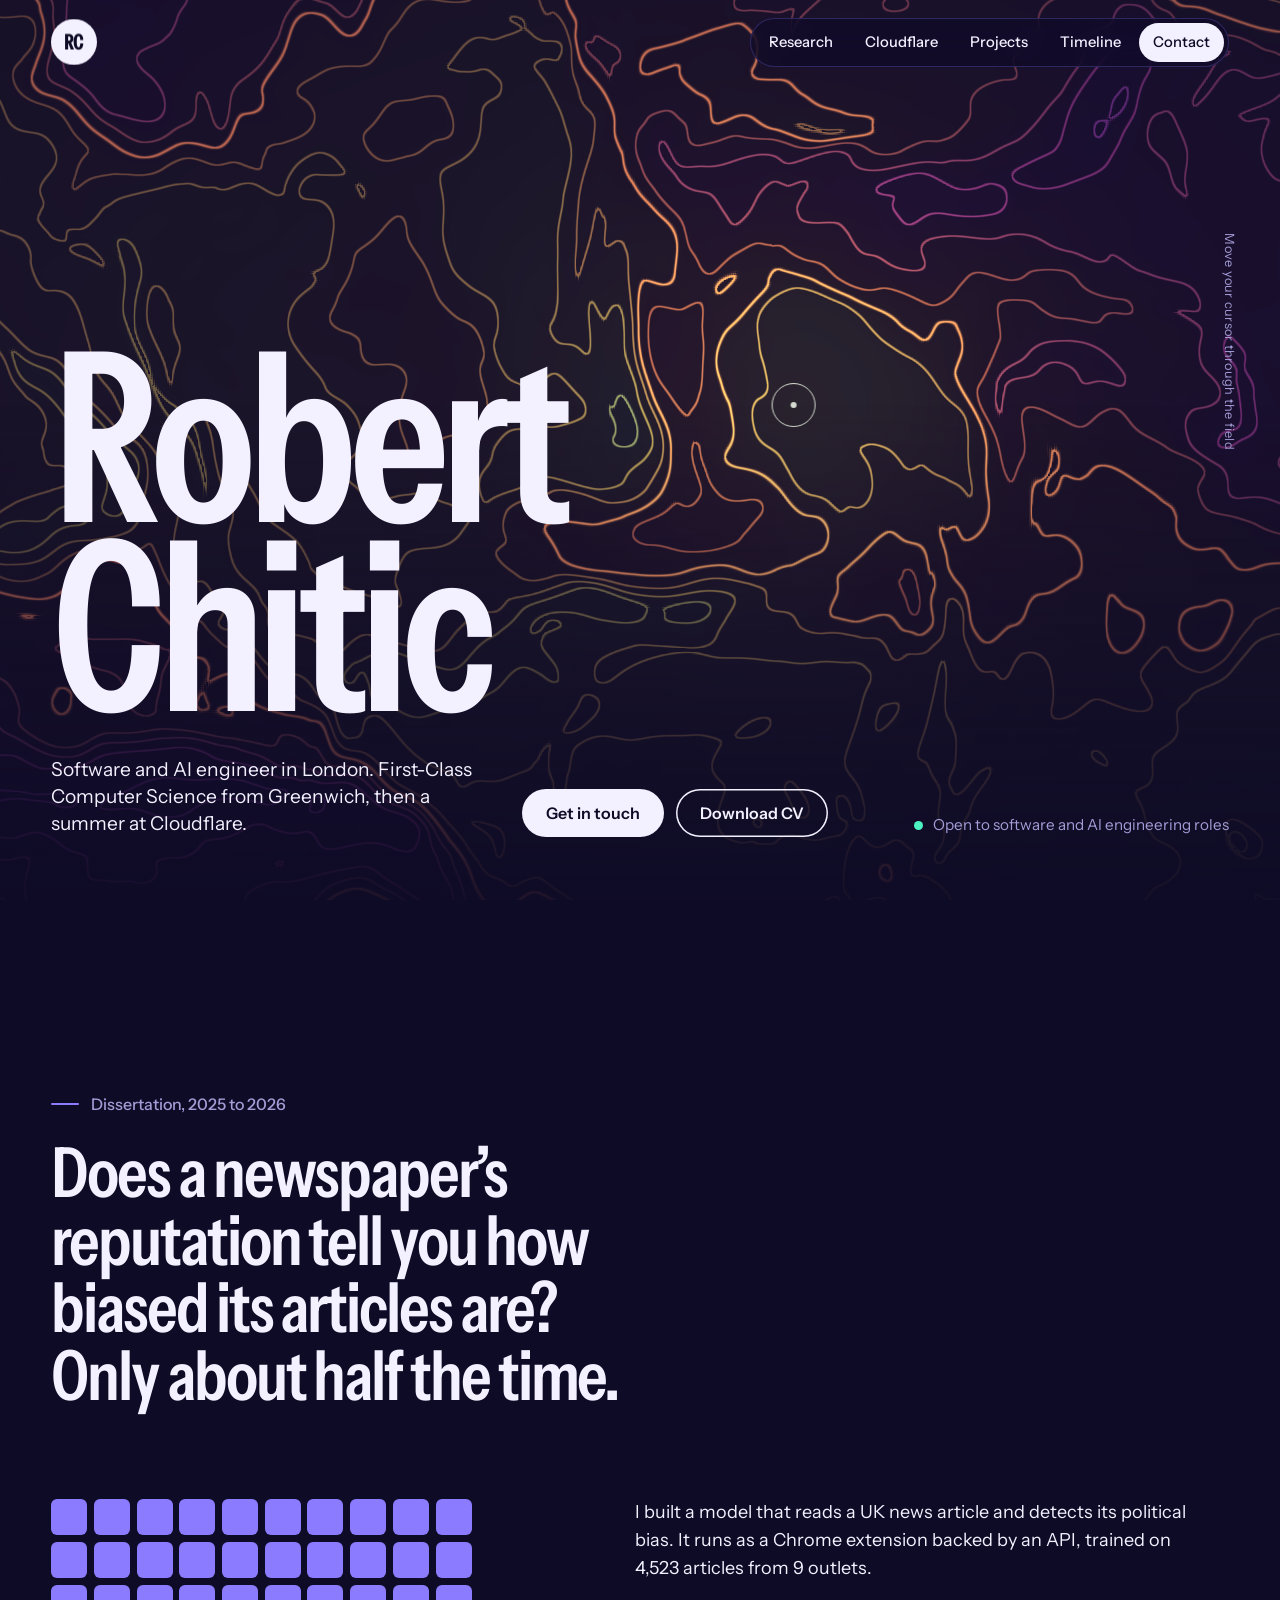
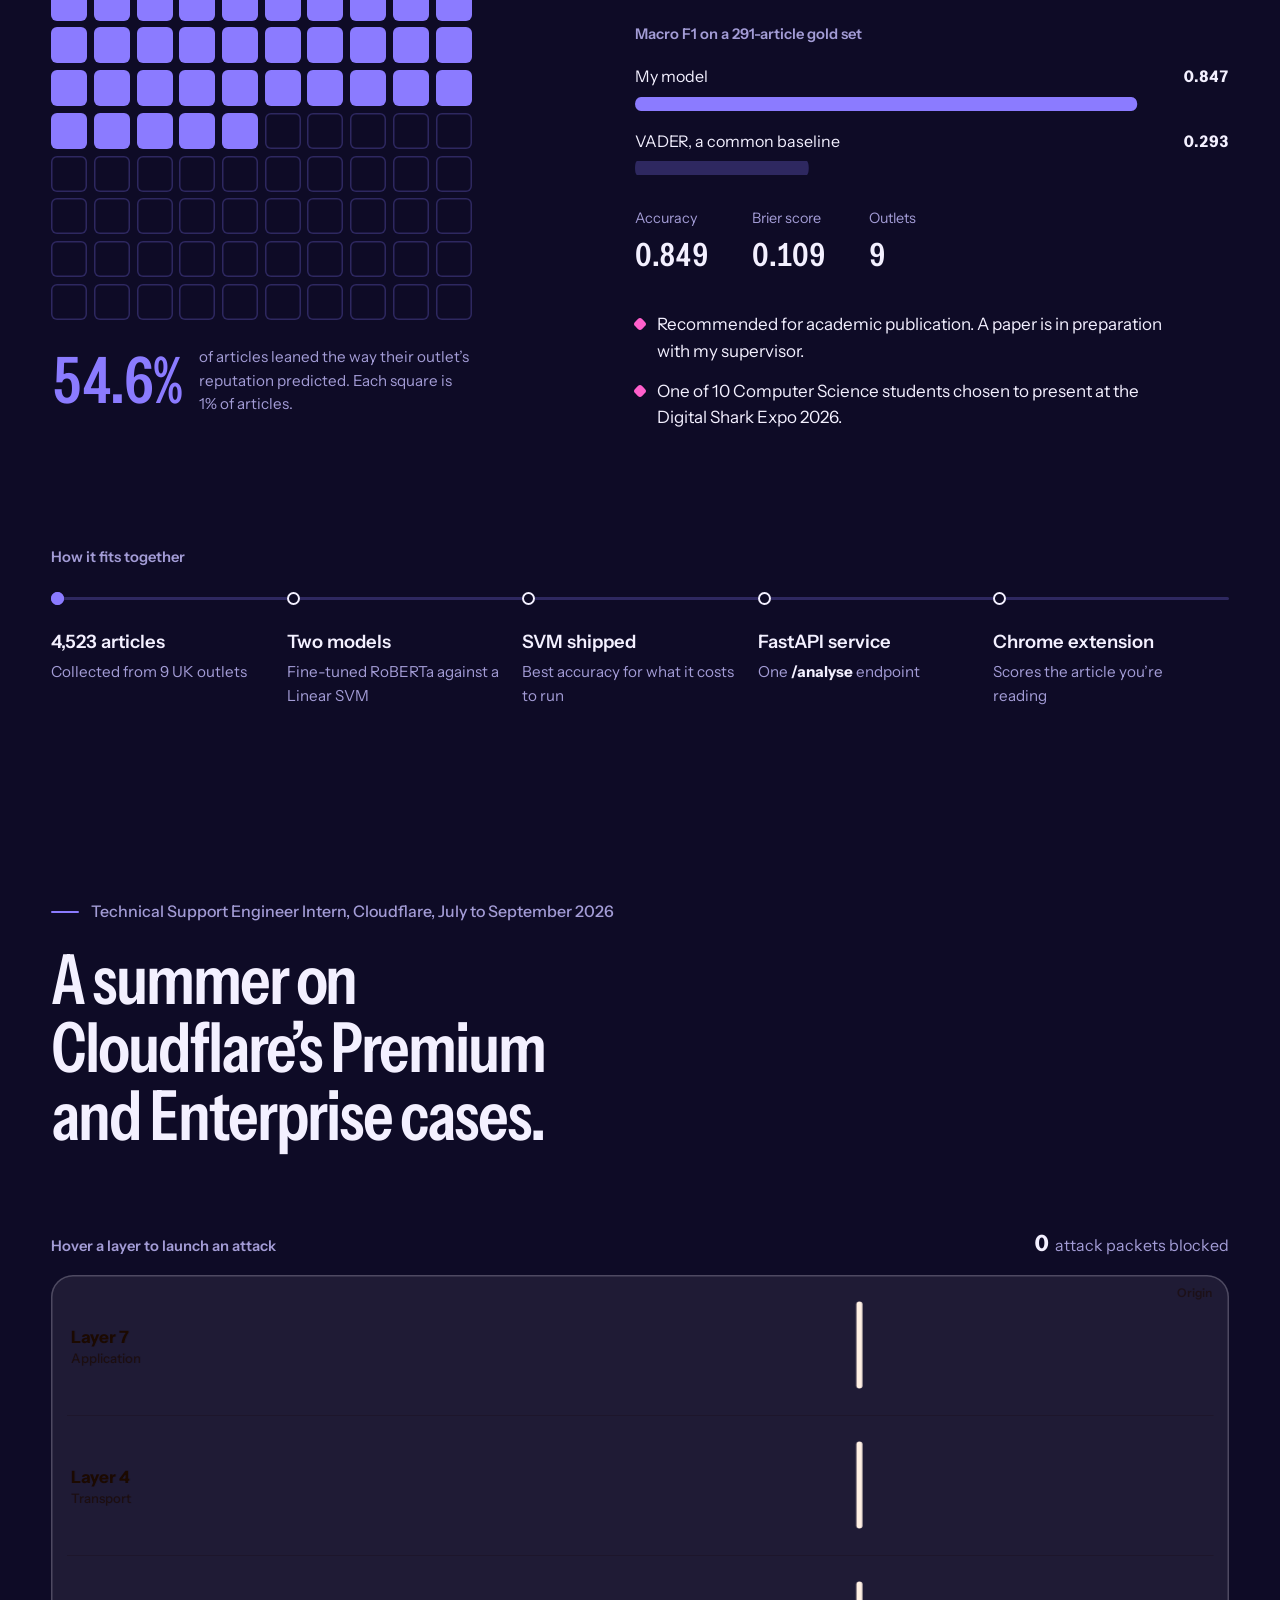
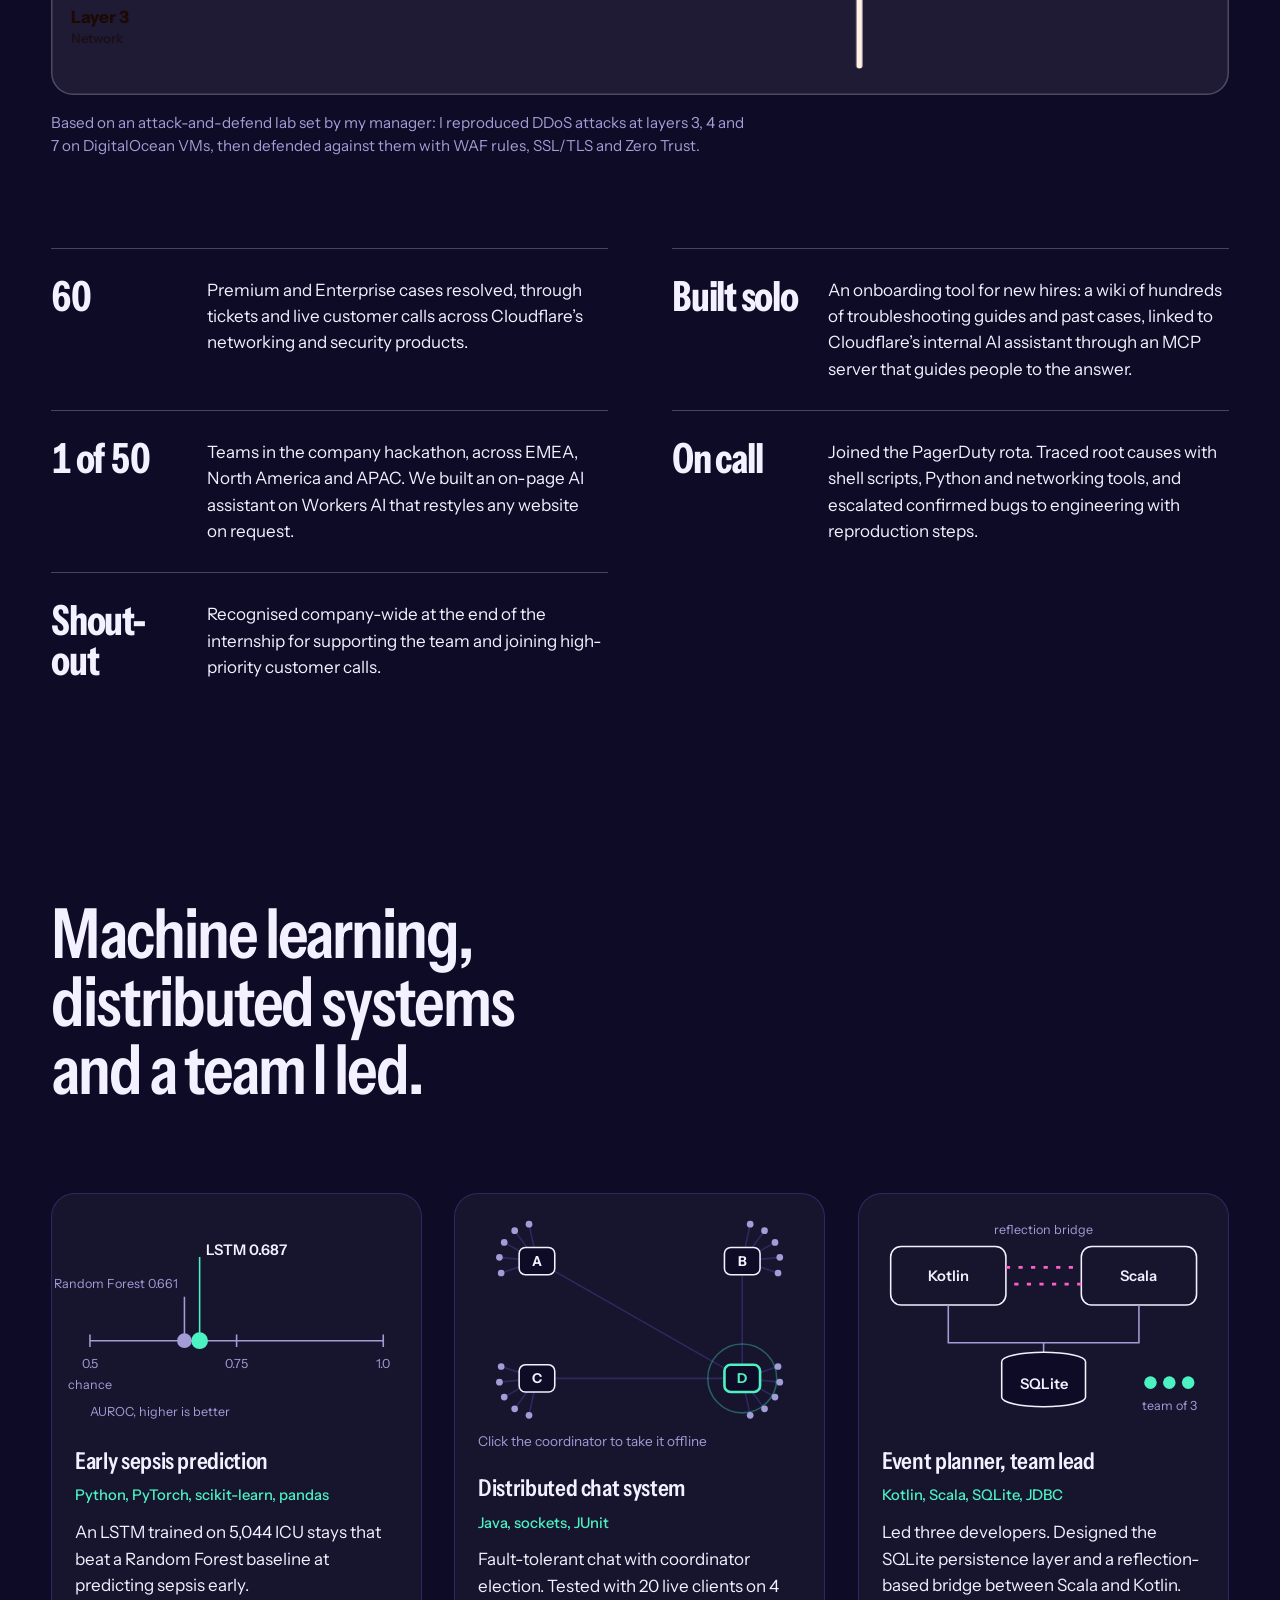
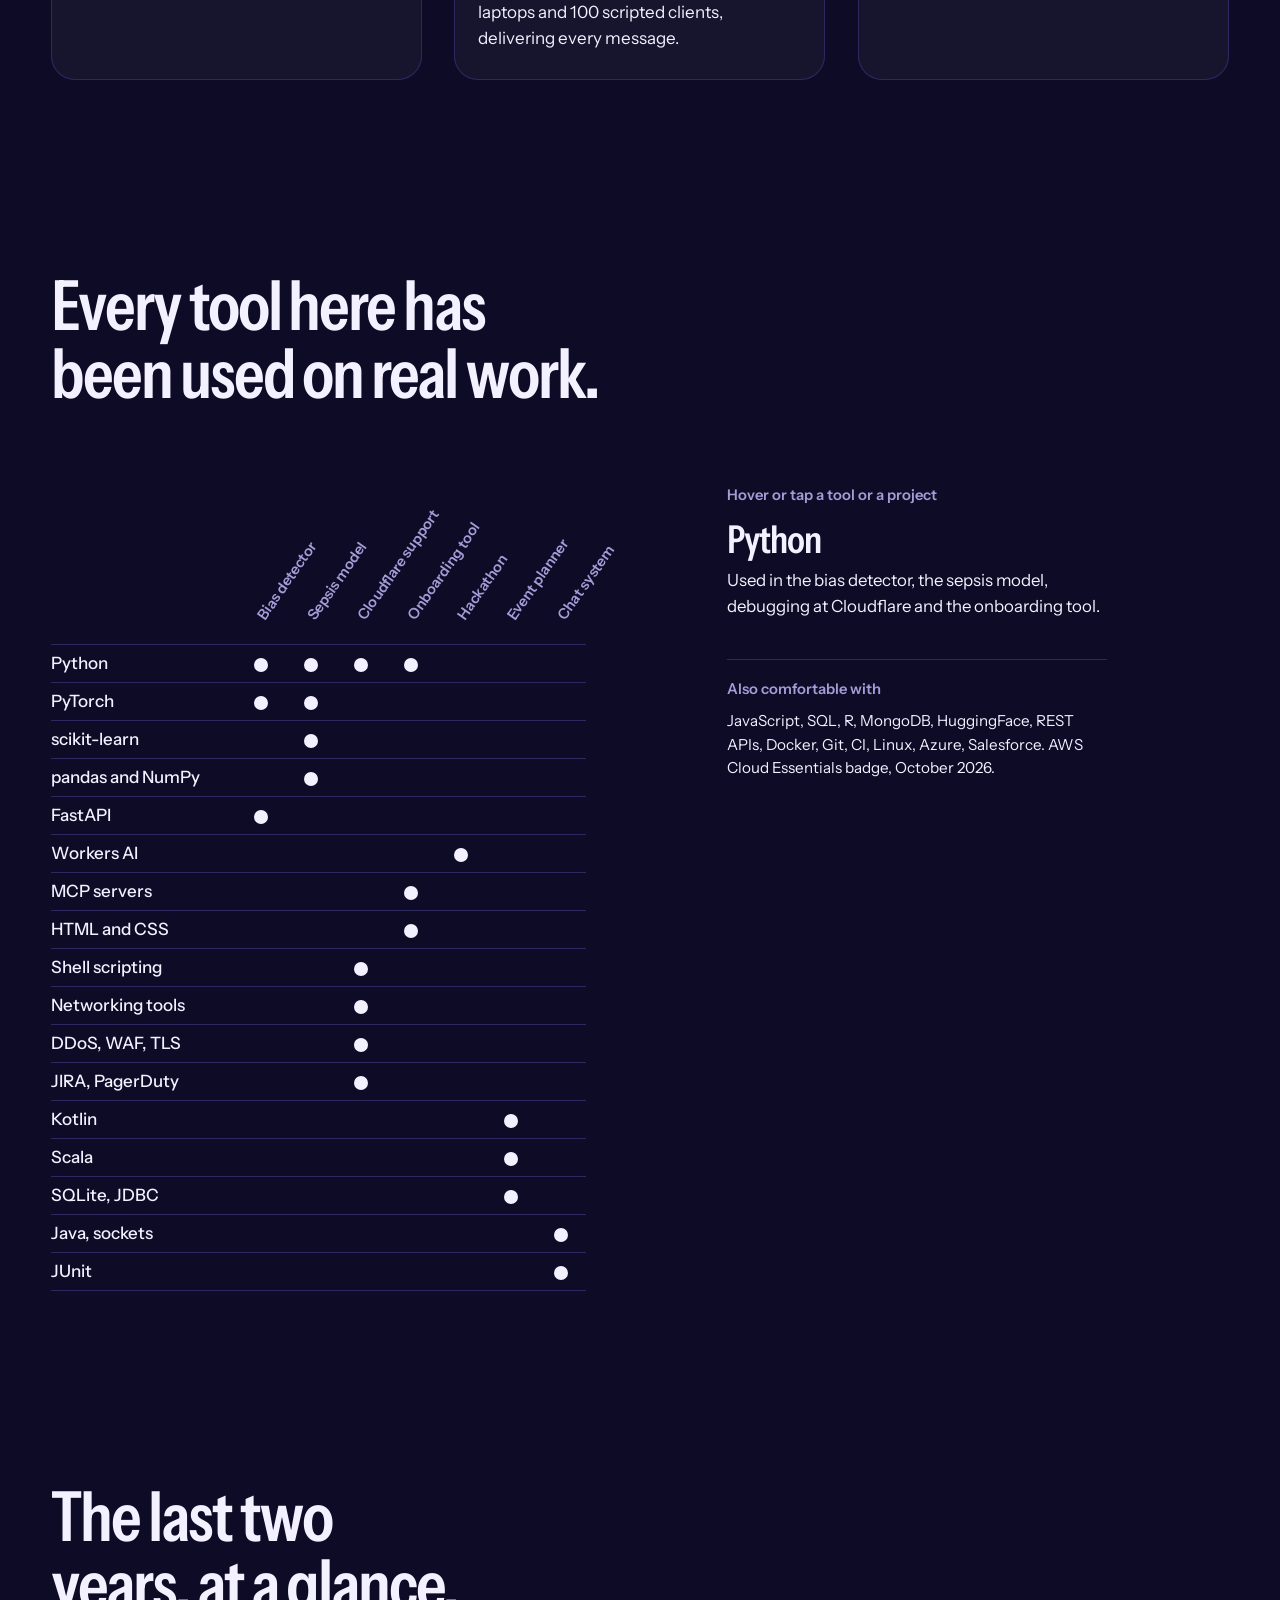
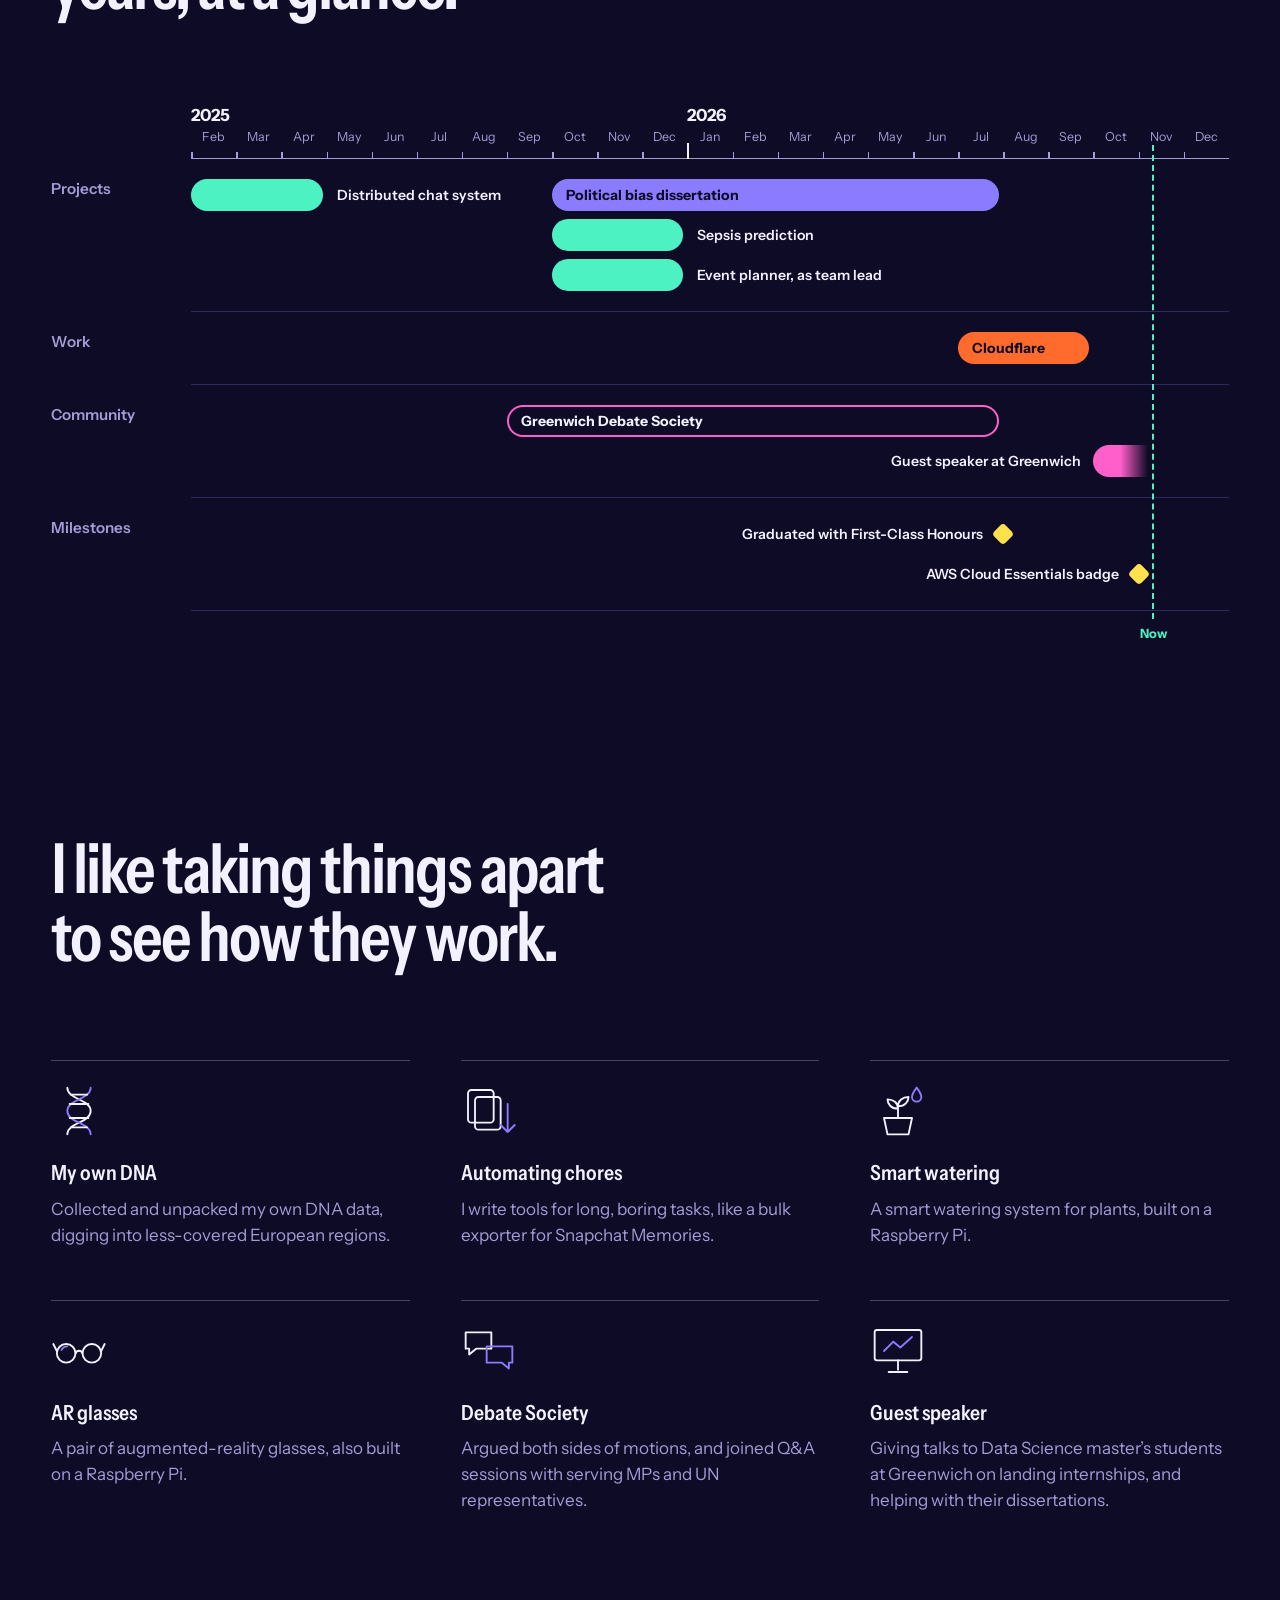
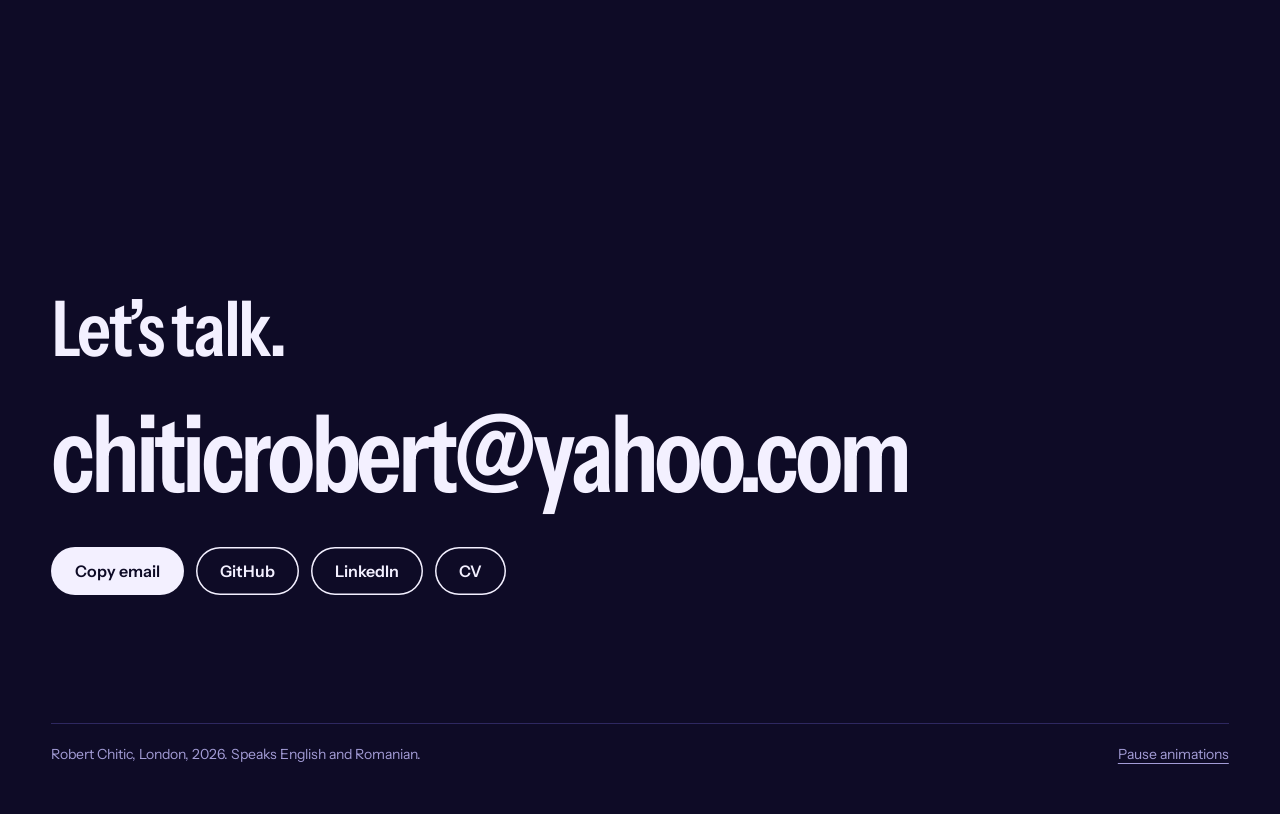
==== commit b00c07c4: "Apply frontend-design, Vercel guidelines and UI/UX Pro Max audit Co-Authored-By: Claude Opus 5.5 <no" ====
--- a/public/index.html
+++ b/public/index.html
@@ -61,7 +61,7 @@
 <section class="sec" id="research" data-theme="lavender">
   <div class="wrap">
     <p class="kicker">Dissertation, 2025 to 2026</p>
-    <h2 class="statement" data-split>Does a newspaper’s reputation tell you how biased its articles are? <span class="soft">Only about half the time.</span></h2>
+    <h2 class="statement">Does a newspaper’s reputation tell you how biased its articles are? Only about half the time.</h2>
 
     <div class="research">
       <figure class="units" id="units">
@@ -112,7 +112,7 @@
 <section class="sec" id="cloudflare" data-theme="orange">
   <div class="wrap">
     <p class="kicker">Technical Support Engineer Intern, Cloudflare, July to September 2026</p>
-    <h2 class="statement" data-split>A summer on Cloudflare’s Premium and Enterprise cases.</h2>
+    <h2 class="statement">A summer on Cloudflare’s Premium and Enterprise cases.</h2>
 
     <figure class="ddos" id="ddos">
       <div class="ddos-head">
@@ -136,8 +136,7 @@
 <!-- PROJECTS -->
 <section class="sec" id="projects" data-theme="night">
   <div class="wrap">
-    <p class="kicker">More projects</p>
-    <h2 class="statement" data-split>Machine learning, distributed systems and a team I led.</h2>
+    <h2 class="statement">Machine learning, distributed systems and a team I led.</h2>
 
     <div class="projects">
       <article class="panel" data-tilt>
@@ -208,8 +207,7 @@
 <!-- TOOLKIT -->
 <section class="sec" id="toolkit" data-theme="lime">
   <div class="wrap">
-    <p class="kicker">Toolkit</p>
-    <h2 class="statement" data-split>Every tool here has been used on real work.</h2>
+    <h2 class="statement">Every tool here has been used on real work.</h2>
 
     <div class="matrix-wrap">
       <div class="matrix-box">
@@ -233,20 +231,24 @@
 <!-- TIMELINE -->
 <section class="sec" id="timeline" data-theme="night">
   <div class="wrap">
-    <p class="kicker">Timeline</p>
-    <h2 class="statement" data-split>The last two years, at a glance.</h2>
+    <h2 class="statement">The last two years, at a glance.</h2>
     <div class="tl-viewport" id="tlViewport" tabindex="0" aria-label="Timeline from February 2025 to now. Use the left and right arrow keys to move along it.">
       <div class="tl" id="tl"></div>
     </div>
-    <p class="label tl-hint" hidden>Drag the timeline sideways, or use the arrow keys</p>
+    <div class="tl-controls" hidden>
+      <p class="label">Drag the timeline sideways, or use the buttons</p>
+      <div class="tl-buttons">
+        <button class="btn btn-ghost tl-btn" type="button" id="tlPrev" aria-label="Show earlier">Earlier</button>
+        <button class="btn btn-ghost tl-btn" type="button" id="tlNext" aria-label="Show later">Later</button>
+      </div>
+    </div>
   </div>
 </section>
 
 <!-- AWAY -->
 <section class="sec" id="away" data-theme="pink">
   <div class="wrap">
-    <p class="kicker">Away from the desk</p>
-    <h2 class="statement" data-split>I like taking things apart to see how they work.</h2>
+    <h2 class="statement">I like taking things apart to see how they work.</h2>
     <ul class="away">
       <li>
         <svg viewBox="0 0 48 48" aria-hidden="true"><path pathLength="1" d="M14 4c0 10 20 10 20 20s-20 10-20 20"/><path pathLength="1" class="s" d="M34 4c0 10-20 10-20 20s20 10 20 20"/><path pathLength="1" d="M17 10h14M16 18h16M16 30h16M17 38h14"/></svg>
@@ -279,10 +281,11 @@
 <!-- CONTACT -->
 <section class="sec contact" id="contact" data-theme="night" data-gl>
   <div class="wrap">
-    <h2 class="statement" data-split>Let’s talk.</h2>
-    <a class="email" id="email" href="mailto:chiticrobert@yahoo.com" data-cursor="Email">chiticrobert@yahoo.com</a>
+    <h2 class="statement">Let’s talk.</h2>
+    <a class="email" id="email" href="mailto:chiticrobert@yahoo.com" data-cursor="Email" translate="no">chiticrobert@yahoo.com</a>
     <div class="contact-row">
       <button class="btn" id="copy" type="button" data-magnetic data-cursor="Copy">Copy email</button>
+      <span class="sr" id="copyStatus" aria-live="polite"></span>
       <a class="btn btn-ghost" href="https://github.com/RobertChitic" rel="me noopener" target="_blank" data-magnetic>GitHub</a>
       <a class="btn btn-ghost" href="https://www.linkedin.com/in/robert-chitic" rel="me noopener" target="_blank" data-magnetic>LinkedIn</a>
       <a class="btn btn-ghost" href="cv/Robert-Chitic-CV.pdf" download data-magnetic data-cursor="PDF">CV</a>
@@ -298,7 +301,6 @@
 
 <script src="vendor/gsap.min.js"></script>
 <script src="vendor/ScrollTrigger.min.js"></script>
-<script src="vendor/SplitText.min.js"></script>
 <script src="vendor/Draggable.min.js"></script>
 <script src="vendor/InertiaPlugin.min.js"></script>
 <script src="vendor/ScrambleTextPlugin.min.js"></script>
--- a/public/assets/site.css
+++ b/public/assets/site.css
@@ -15,7 +15,7 @@
   --ease:cubic-bezier(.2,.7,.2,1);
 }
 *,*::before,*::after{box-sizing:border-box}
-html{-webkit-text-size-adjust:100%;background:var(--bg)}
+html{-webkit-text-size-adjust:100%;background:var(--bg);scroll-padding-top:96px}
 body{margin:0;background:var(--bg);color:var(--fg);font-family:var(--font);font-size:1.0625rem;line-height:1.55;-webkit-font-smoothing:antialiased;overflow-x:hidden}
 a{color:inherit}
 a,button,[role="button"]{touch-action:manipulation;-webkit-tap-highlight-color:transparent}
@@ -94,7 +94,7 @@
 .sec{position:relative;padding:clamp(110px,15vw,200px) 0 0}
 .kicker{margin:0 0 22px;font-size:1rem;font-weight:500;color:var(--muted);display:flex;align-items:center;gap:12px}
 .kicker::before{content:"";width:28px;height:2px;background:var(--accent);border-radius:2px}
-.statement{margin:0;font-weight:600;font-variation-settings:"wdth" 78;font-size:clamp(2.3rem,5.4vw,4.9rem);line-height:.98;letter-spacing:-.03em;max-width:17ch}
+.statement{margin:0;font-weight:600;font-variation-settings:"wdth" 78;font-size:clamp(2.3rem,5.4vw,4.9rem);line-height:.98;letter-spacing:-.03em;max-width:17ch;text-wrap:balance}
 .statement .soft{color:var(--accent)}
 .label{margin:0;font-size:.92rem;font-weight:600;color:var(--muted)}
 .body{margin:0;max-width:46ch;font-size:1.125rem}
@@ -249,7 +249,10 @@
 .tl-ms span{position:absolute;right:20px;top:2px;white-space:nowrap;font-size:.88rem;font-weight:600;line-height:20px}
 .tl-now{position:absolute;top:50px;bottom:-8px;width:0;border-left:2px dashed var(--hi)}
 .tl-now span{position:absolute;bottom:-24px;left:-14px;font-size:.8rem;font-weight:700;color:var(--hi)}
-.tl-hint{margin-top:16px}
+.tl-controls{display:flex;flex-wrap:wrap;align-items:center;justify-content:space-between;gap:12px 24px;margin-top:8px}
+.tl-controls[hidden]{display:none}
+.tl-buttons{display:flex;gap:8px}
+.tl-btn{min-height:44px;padding:0 18px;font-size:.92rem}
 
 /* away */
 .away{list-style:none;margin:clamp(56px,7vw,96px) 0 0;padding:0;display:grid;grid-template-columns:repeat(3,minmax(0,1fr));gap:clamp(36px,4vw,56px) clamp(28px,4vw,56px)}
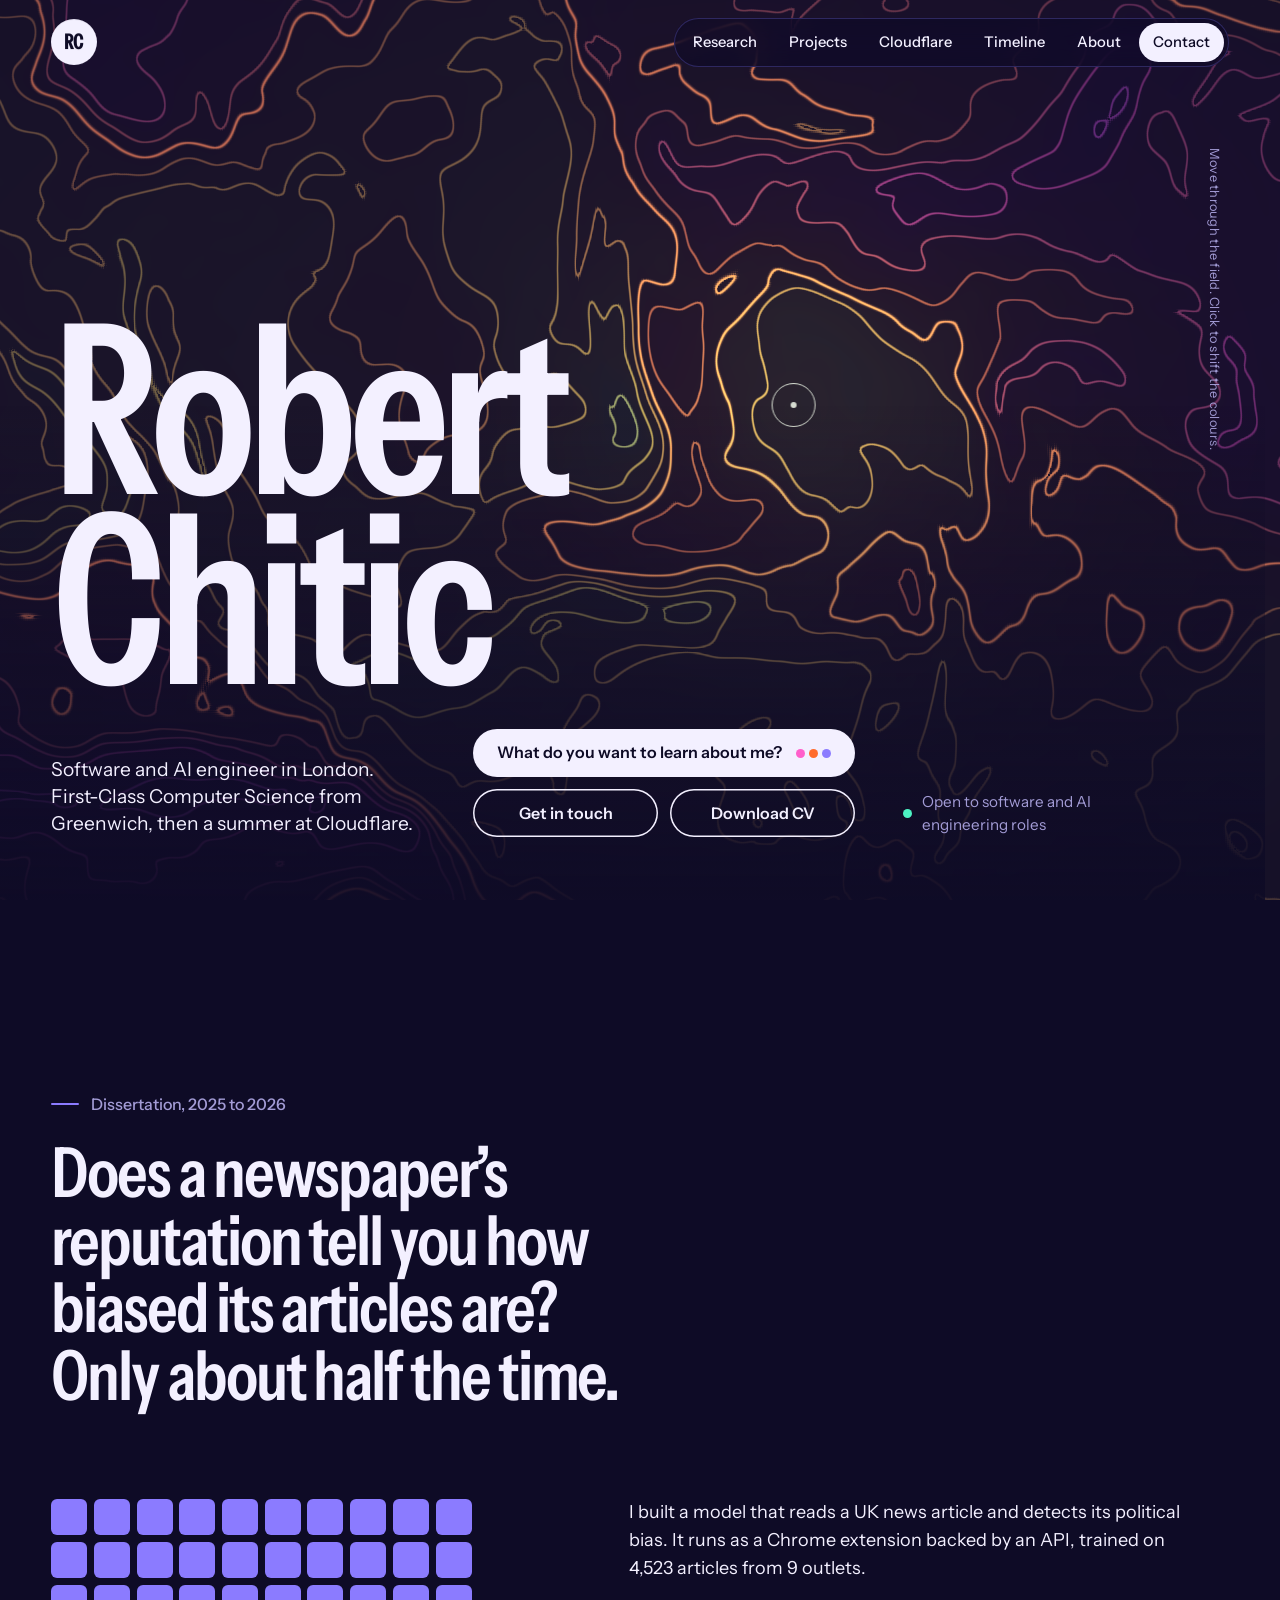
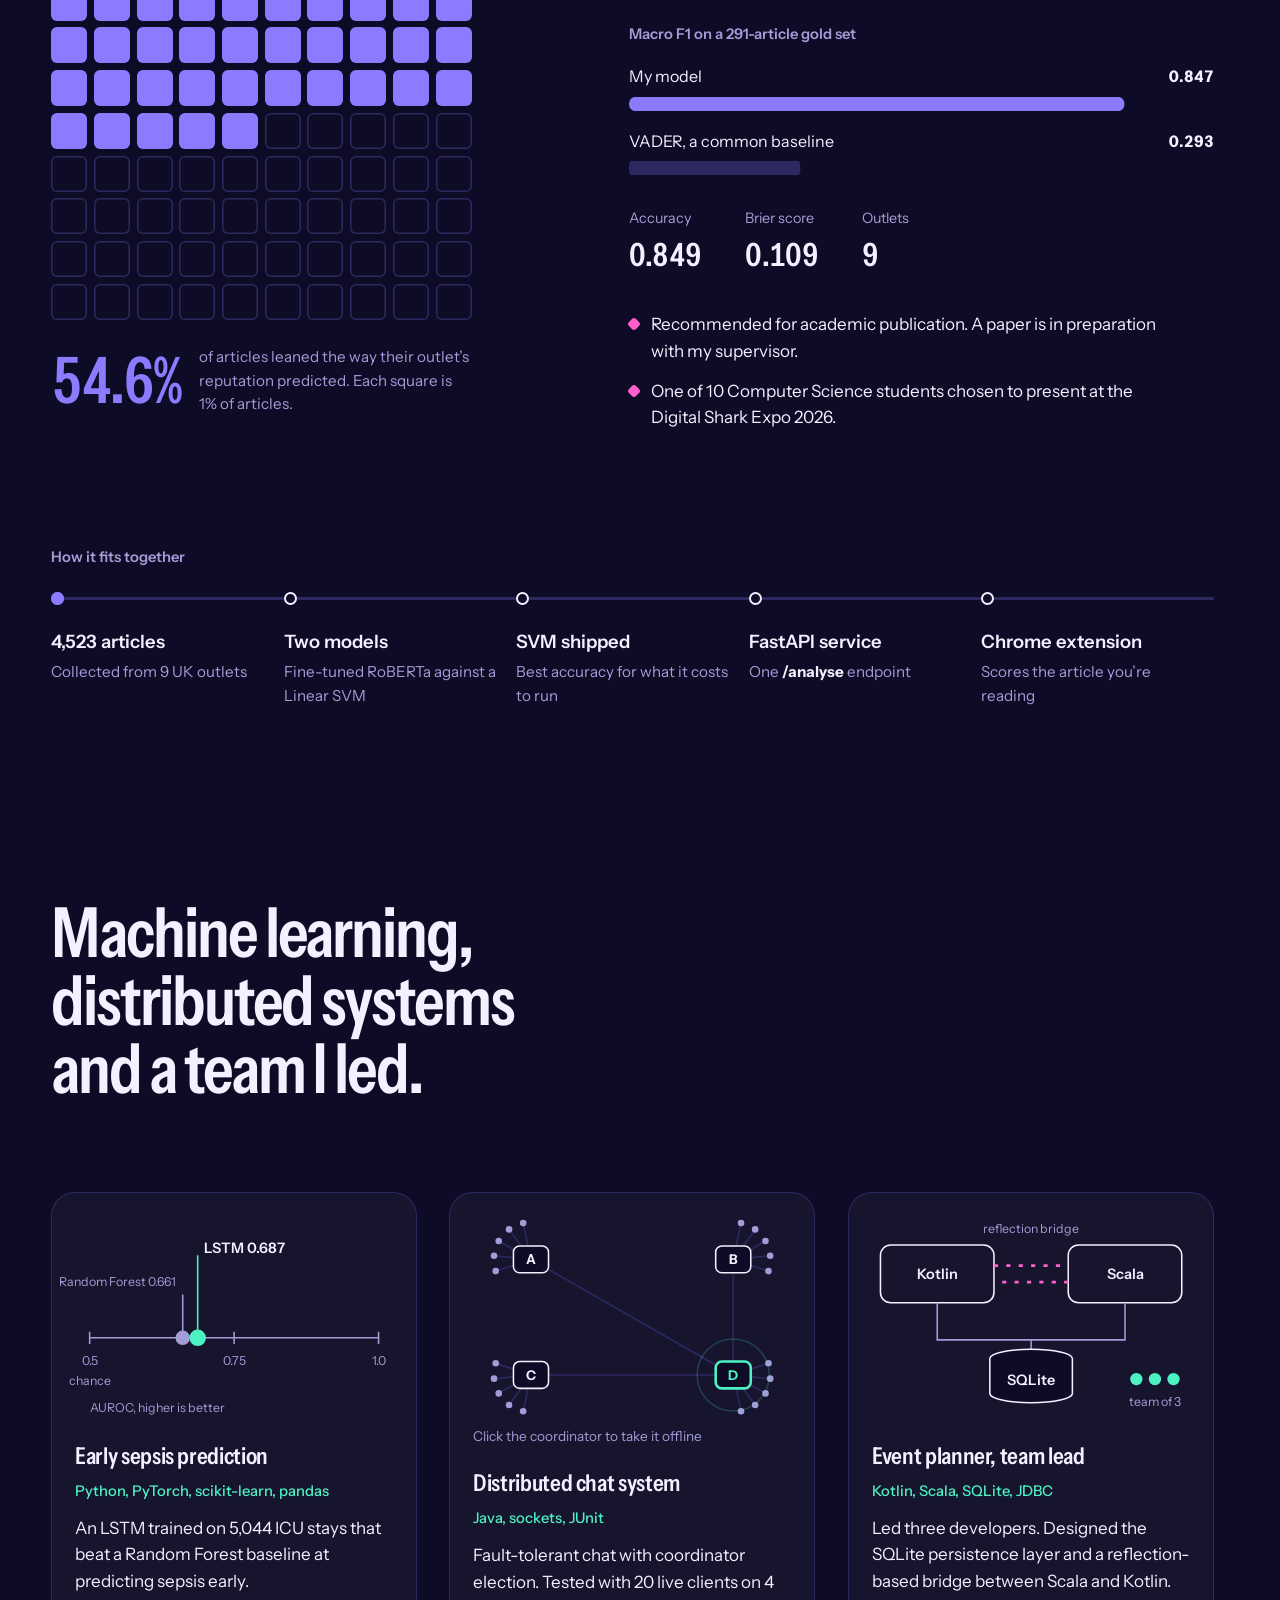
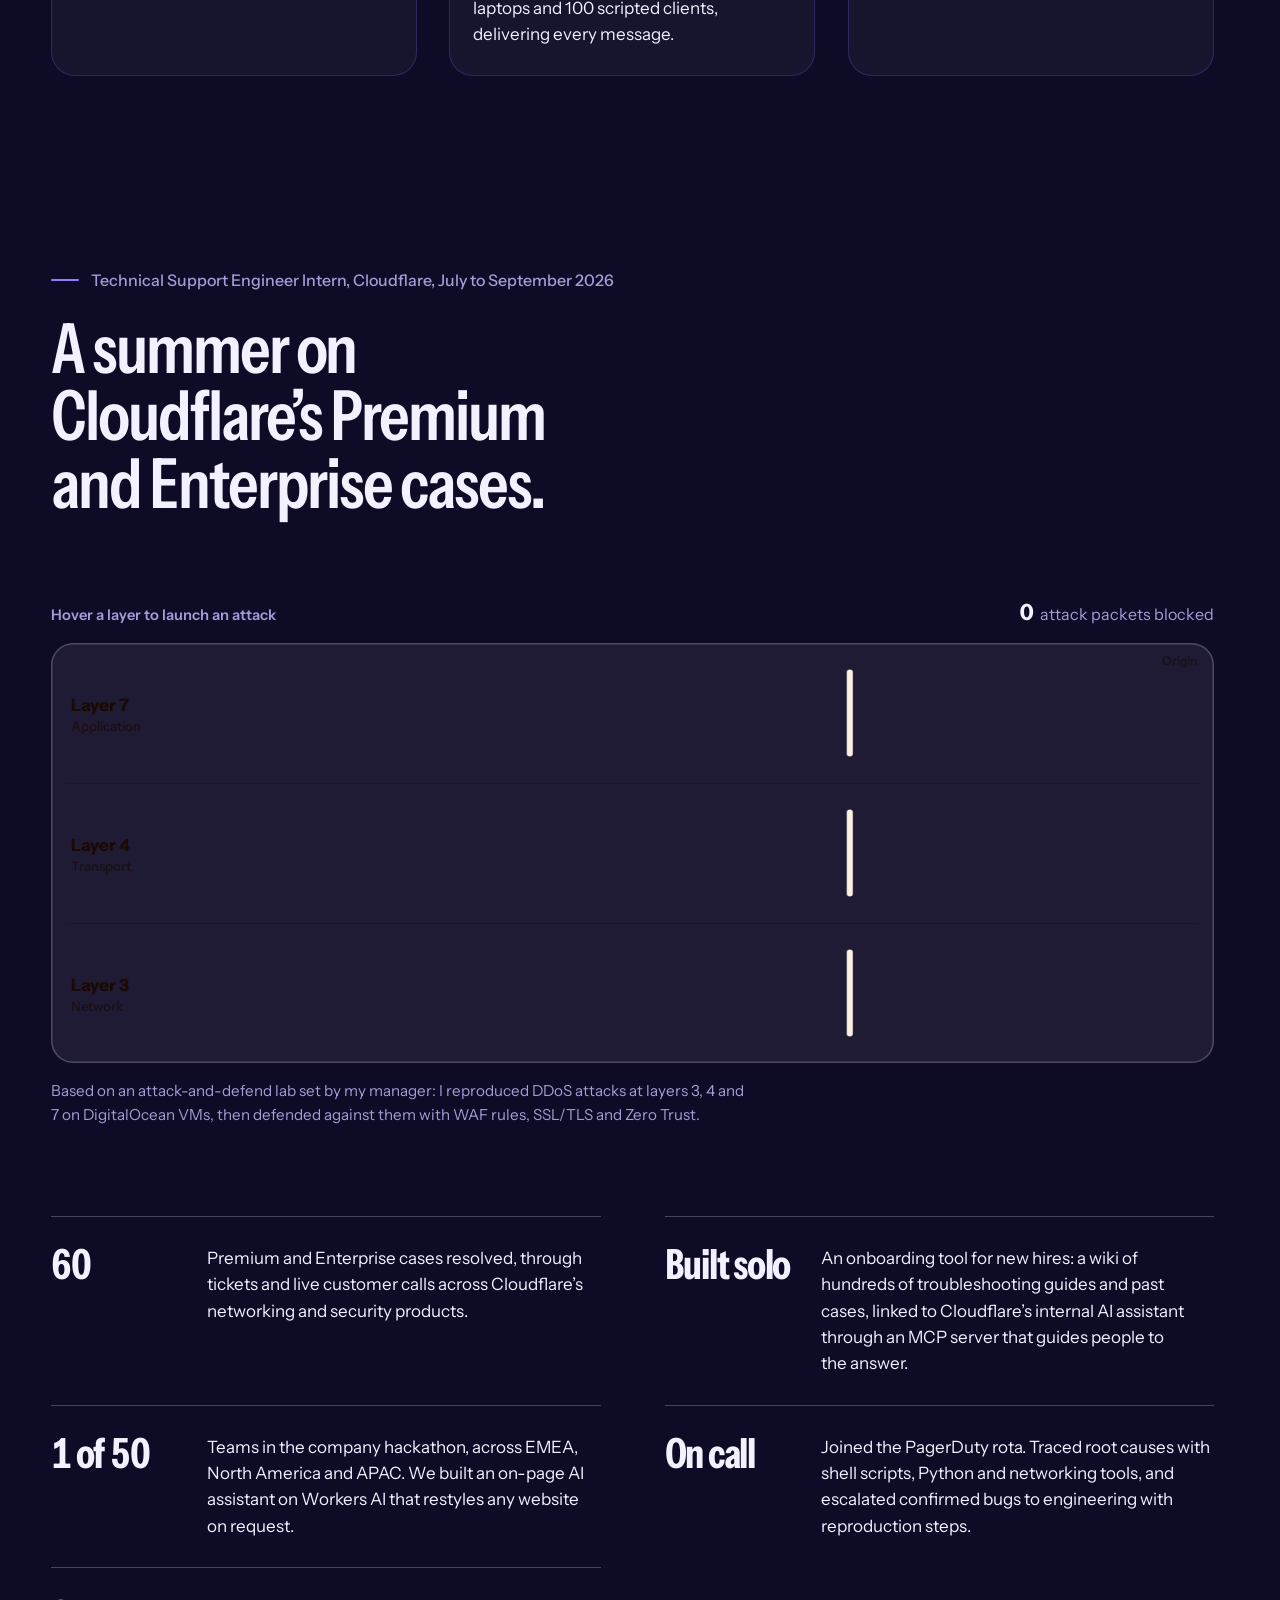
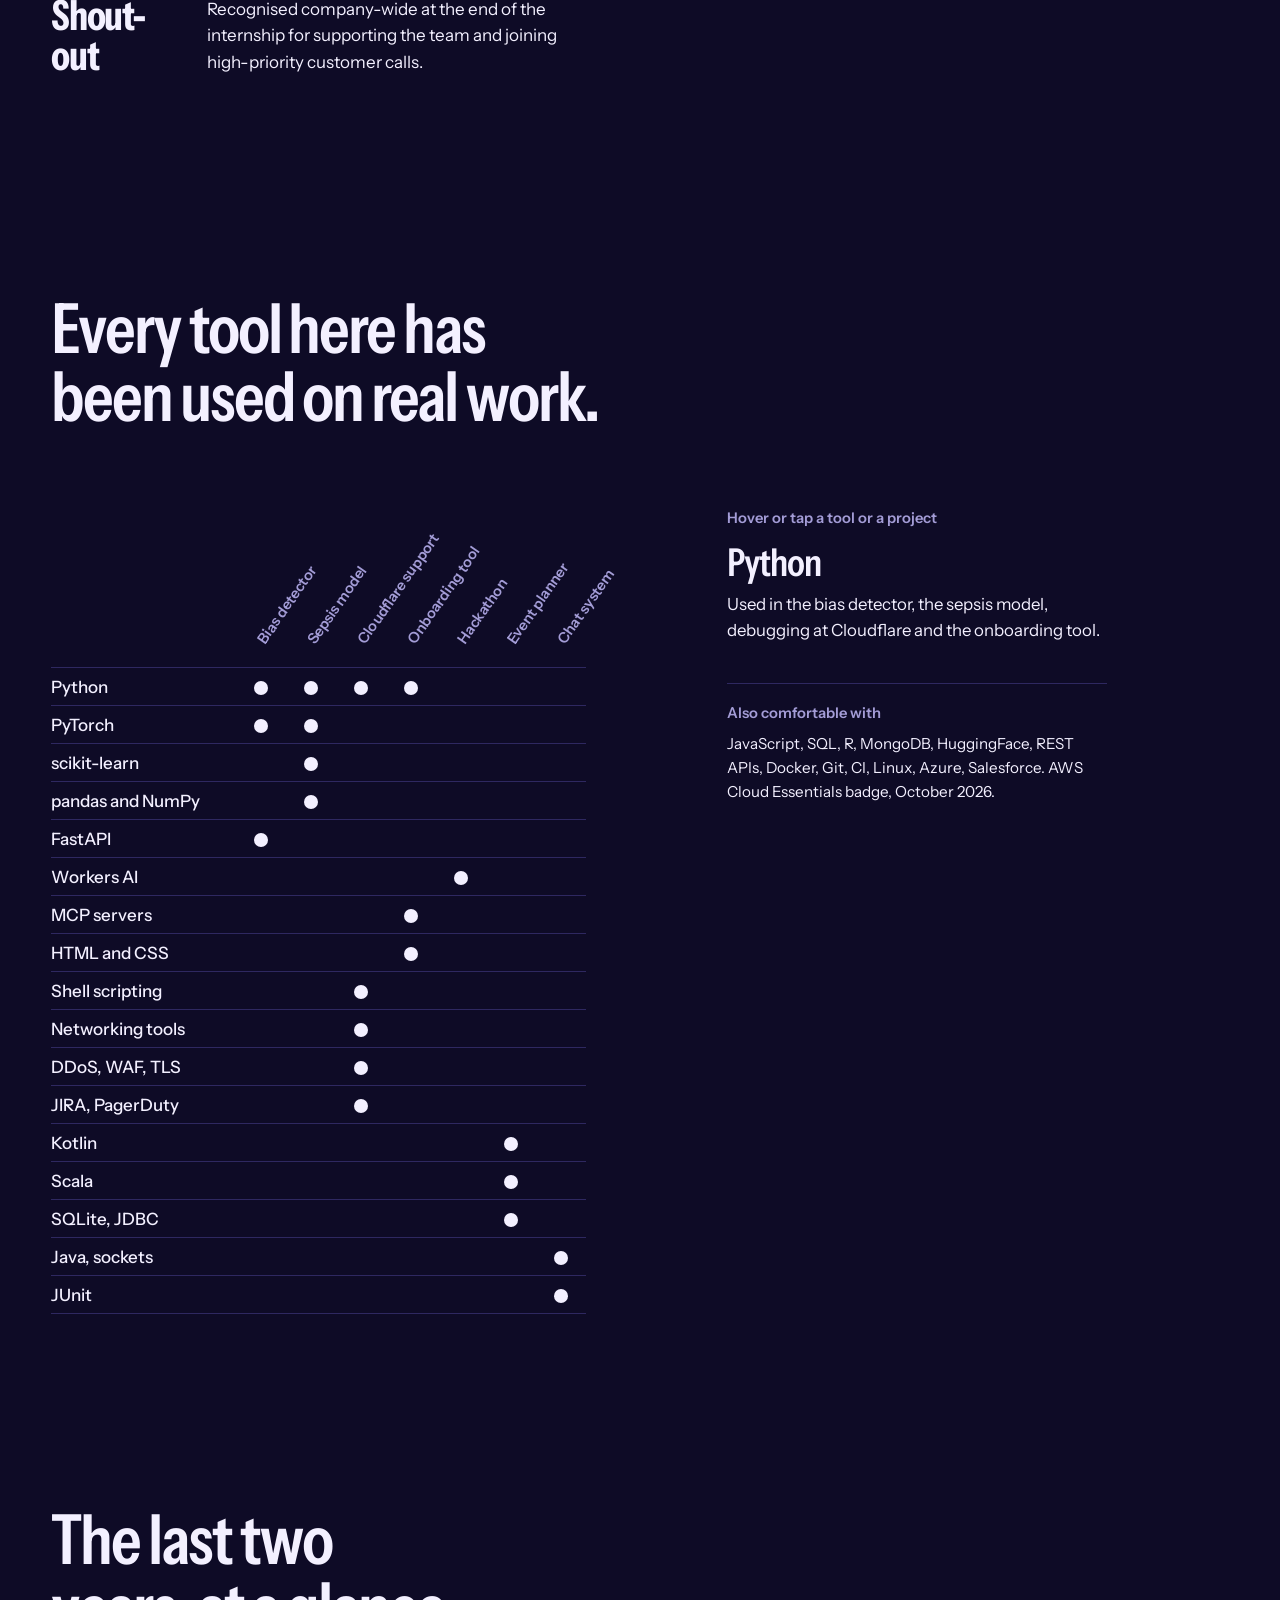
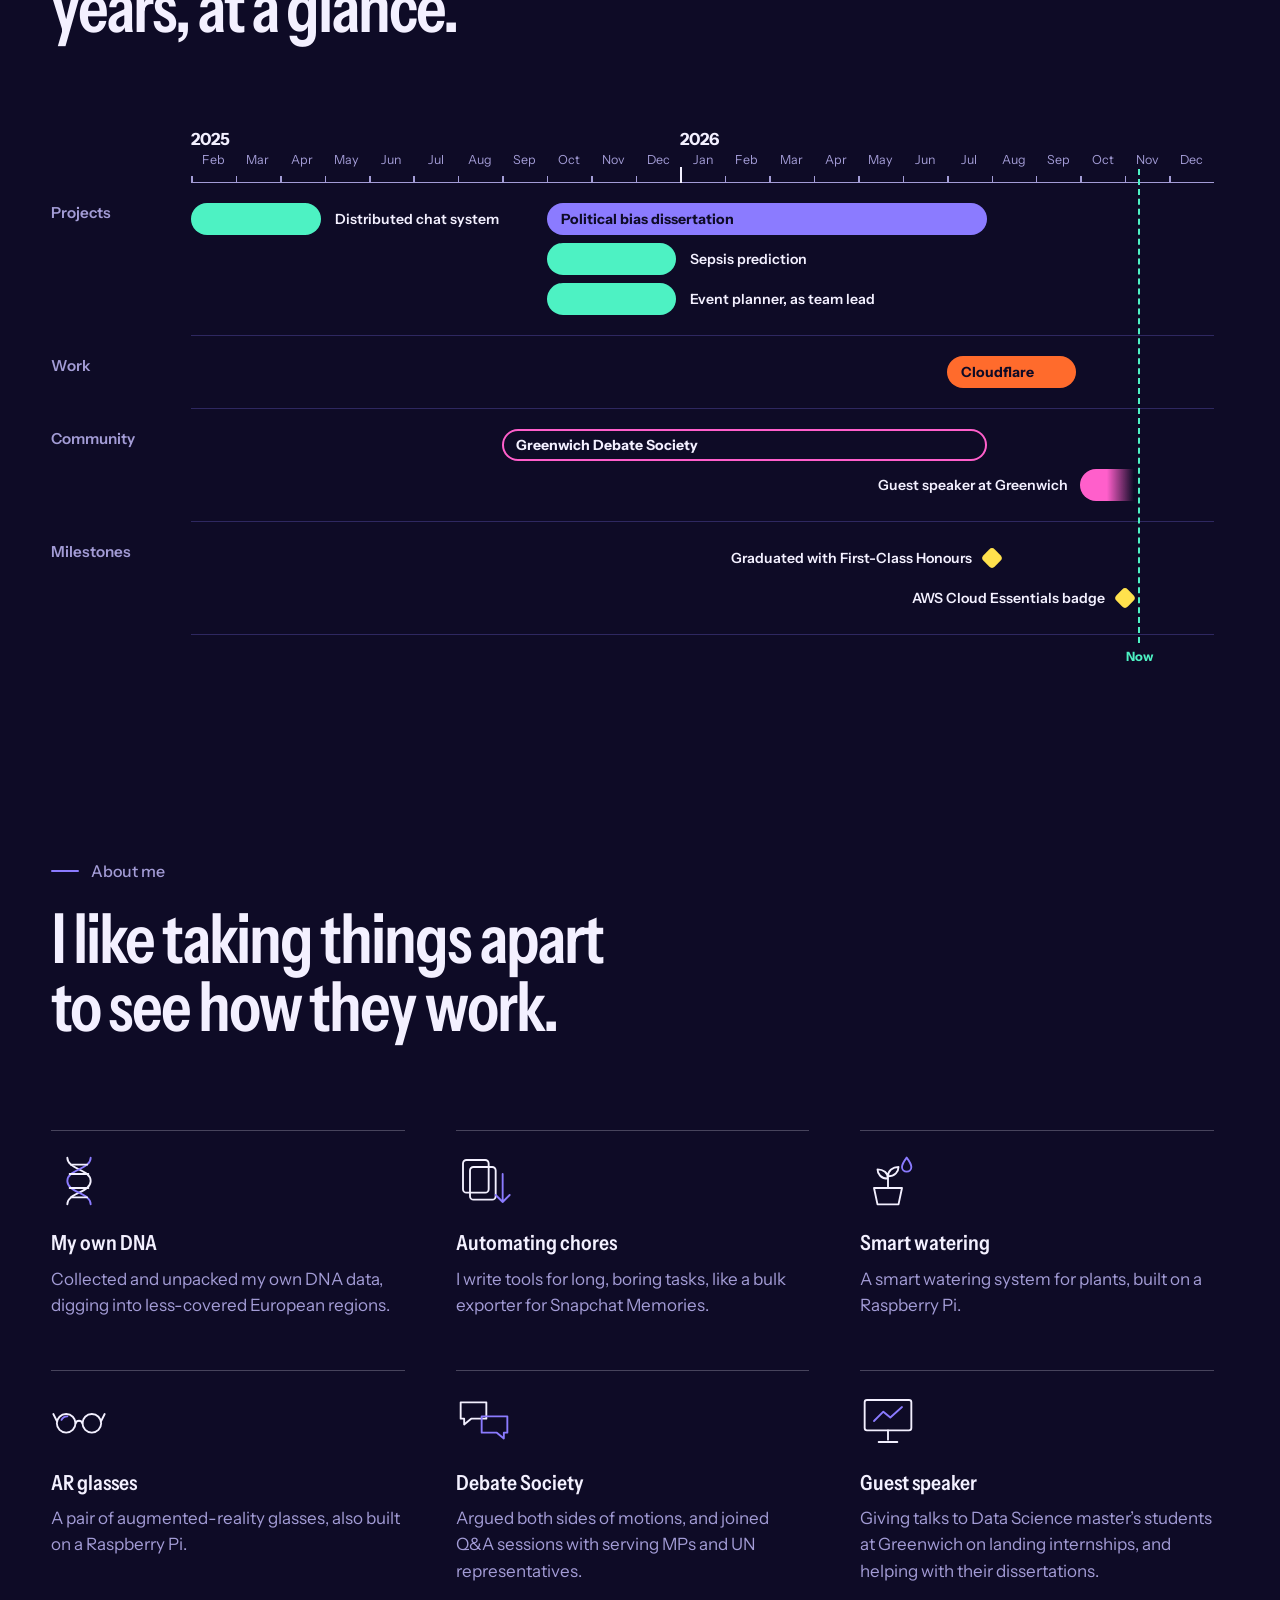
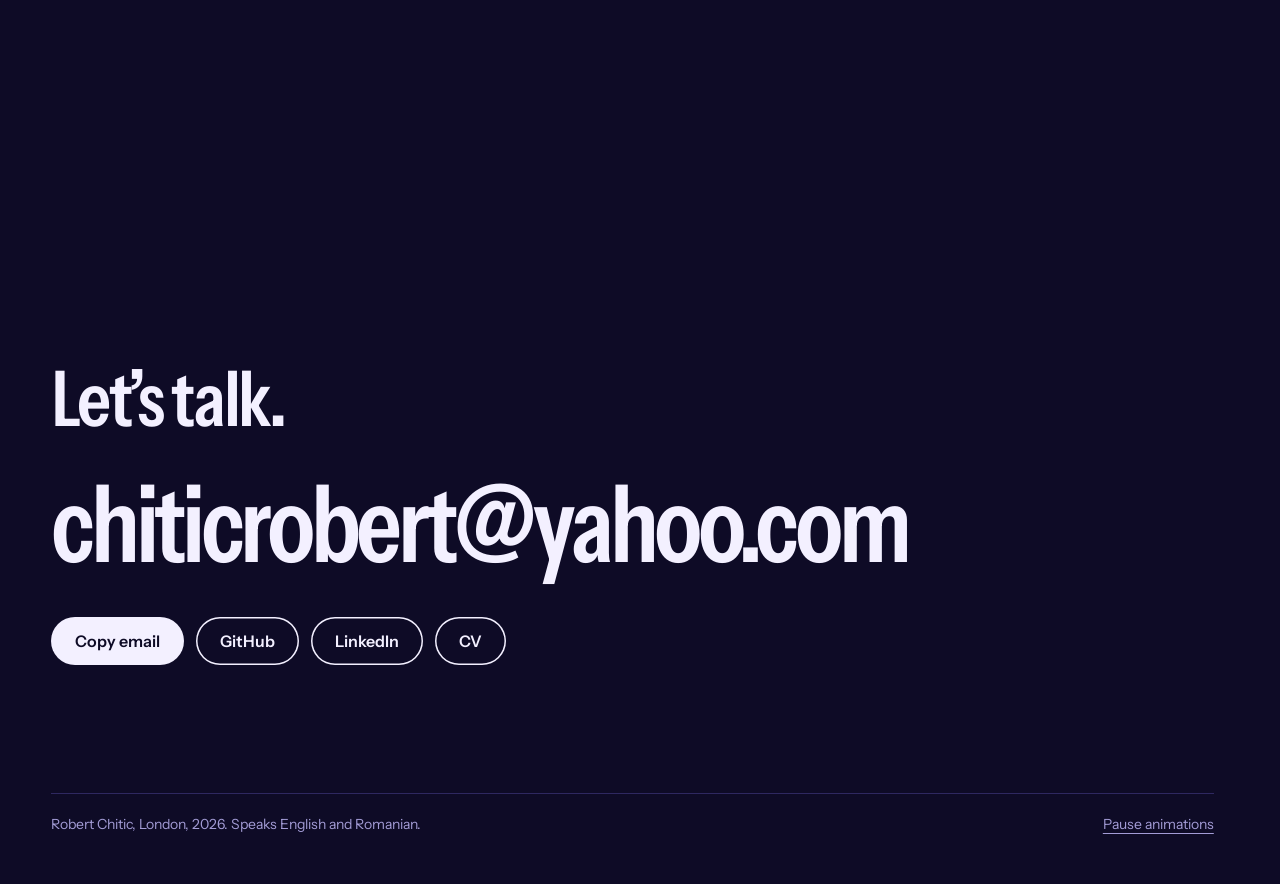
==== commit 0175d809: "Add click-to-cycle field colours, section menu and LinkedIn link - Hero field: each click moves ever" ====
--- a/public/index.html
+++ b/public/index.html
@@ -29,9 +29,10 @@
   <a class="nav-name" href="#top" data-magnetic>RC</a>
   <nav aria-label="Sections">
     <a href="#research" data-magnetic>Research</a>
+    <a href="#projects" data-magnetic>Projects</a>
     <a href="#cloudflare" data-magnetic>Cloudflare</a>
-    <a href="#projects" data-magnetic>Projects</a>
     <a href="#timeline" data-magnetic>Timeline</a>
+    <a href="#about" data-magnetic>About</a>
     <a class="nav-cta" href="#contact" data-magnetic>Contact</a>
   </nav>
 </header>
@@ -48,13 +49,14 @@
     <div class="hero-foot">
       <p class="lede">Software and AI engineer in London. First-Class Computer Science from Greenwich, then a summer at Cloudflare.</p>
       <div class="hero-actions">
-        <a class="btn" href="#contact" data-magnetic>Get in touch</a>
+        <button class="btn btn-ask" id="menuOpen" type="button" aria-haspopup="dialog" data-magnetic>What do you want to learn about me?<span class="ask-dots" aria-hidden="true"><i></i><i></i><i></i></span></button>
+        <a class="btn btn-ghost" href="#contact" data-magnetic>Get in touch</a>
         <a class="btn btn-ghost" href="cv/Robert-Chitic-CV.pdf" download data-magnetic data-cursor="PDF">Download CV</a>
       </div>
       <p class="status"><i></i>Open to software and AI engineering roles</p>
     </div>
   </div>
-  <p class="hint" id="hint">Move your cursor through the field</p>
+  <p class="hint" id="hint">Move through the field. Click to shift the colours.</p>
 </section>
 
 <!-- RESEARCH -->
@@ -105,31 +107,6 @@
         <li><strong>Chrome extension</strong><span>Scores the article you’re reading</span></li>
       </ol>
     </figure>
-  </div>
-</section>
-
-<!-- CLOUDFLARE -->
-<section class="sec" id="cloudflare" data-theme="orange">
-  <div class="wrap">
-    <p class="kicker">Technical Support Engineer Intern, Cloudflare, July to September 2026</p>
-    <h2 class="statement">A summer on Cloudflare’s Premium and Enterprise cases.</h2>
-
-    <figure class="ddos" id="ddos">
-      <div class="ddos-head">
-        <p class="label">Hover a layer to launch an attack</p>
-        <p class="ddos-count"><b class="num" id="blocked">0</b> attack packets blocked</p>
-      </div>
-      <canvas id="ddosCanvas" data-cursor="Attack" tabindex="0" role="img" aria-label="Animation: attack traffic is blocked at layers 3, 4 and 7 while real users pass through. Press 3, 4 or 7 to launch an attack at that layer."></canvas>
-      <figcaption>Based on an attack-and-defend lab set by my manager: I reproduced DDoS attacks at layers 3, 4 and 7 on DigitalOcean VMs, then defended against them with WAF rules, SSL/TLS and Zero Trust.</figcaption>
-    </figure>
-
-    <ol class="log">
-      <li><span class="lead num" data-count="60">60</span><p>Premium and Enterprise cases resolved, through tickets and live customer calls across Cloudflare’s networking and security products.</p></li>
-      <li><span class="lead">Built solo</span><p>An onboarding tool for new hires: a wiki of hundreds of troubleshooting guides and past cases, linked to Cloudflare’s internal AI assistant through an MCP server that guides people to the answer.</p></li>
-      <li><span class="lead num">1 of <span data-count="50">50</span></span><p>Teams in the company hackathon, across EMEA, North America and APAC. We built an on-page AI assistant on Workers AI that restyles any website on request.</p></li>
-      <li><span class="lead">On call</span><p>Joined the PagerDuty rota. Traced root causes with shell scripts, Python and networking tools, and escalated confirmed bugs to engineering with reproduction steps.</p></li>
-      <li><span class="lead">Shout-out</span><p>Recognised company-wide at the end of the internship for supporting the team and joining high-priority customer calls.</p></li>
-    </ol>
   </div>
 </section>
 
@@ -204,6 +181,31 @@
   </div>
 </section>
 
+<!-- CLOUDFLARE -->
+<section class="sec" id="cloudflare" data-theme="orange">
+  <div class="wrap">
+    <p class="kicker">Technical Support Engineer Intern, Cloudflare, July to September 2026</p>
+    <h2 class="statement">A summer on Cloudflare’s Premium and Enterprise cases.</h2>
+
+    <figure class="ddos" id="ddos">
+      <div class="ddos-head">
+        <p class="label">Hover a layer to launch an attack</p>
+        <p class="ddos-count"><b class="num" id="blocked">0</b> attack packets blocked</p>
+      </div>
+      <canvas id="ddosCanvas" data-cursor="Attack" tabindex="0" role="img" aria-label="Animation: attack traffic is blocked at layers 3, 4 and 7 while real users pass through. Press 3, 4 or 7 to launch an attack at that layer."></canvas>
+      <figcaption>Based on an attack-and-defend lab set by my manager: I reproduced DDoS attacks at layers 3, 4 and 7 on DigitalOcean VMs, then defended against them with WAF rules, SSL/TLS and Zero Trust.</figcaption>
+    </figure>
+
+    <ol class="log">
+      <li><span class="lead num" data-count="60">60</span><p>Premium and Enterprise cases resolved, through tickets and live customer calls across Cloudflare’s networking and security products.</p></li>
+      <li><span class="lead">Built solo</span><p>An onboarding tool for new hires: a wiki of hundreds of troubleshooting guides and past cases, linked to Cloudflare’s internal AI assistant through an MCP server that guides people to the answer.</p></li>
+      <li><span class="lead num">1 of <span data-count="50">50</span></span><p>Teams in the company hackathon, across EMEA, North America and APAC. We built an on-page AI assistant on Workers AI that restyles any website on request.</p></li>
+      <li><span class="lead">On call</span><p>Joined the PagerDuty rota. Traced root causes with shell scripts, Python and networking tools, and escalated confirmed bugs to engineering with reproduction steps.</p></li>
+      <li><span class="lead">Shout-out</span><p>Recognised company-wide at the end of the internship for supporting the team and joining high-priority customer calls.</p></li>
+    </ol>
+  </div>
+</section>
+
 <!-- TOOLKIT -->
 <section class="sec" id="toolkit" data-theme="lime">
   <div class="wrap">
@@ -245,9 +247,10 @@
   </div>
 </section>
 
-<!-- AWAY -->
-<section class="sec" id="away" data-theme="pink">
-  <div class="wrap">
+<!-- ABOUT -->
+<section class="sec" id="about" data-theme="pink">
+  <div class="wrap">
+    <p class="kicker">About me</p>
     <h2 class="statement">I like taking things apart to see how they work.</h2>
     <ul class="away">
       <li>
@@ -287,7 +290,7 @@
       <button class="btn" id="copy" type="button" data-magnetic data-cursor="Copy">Copy email</button>
       <span class="sr" id="copyStatus" aria-live="polite"></span>
       <a class="btn btn-ghost" href="https://github.com/RobertChitic" rel="me noopener" target="_blank" data-magnetic>GitHub</a>
-      <a class="btn btn-ghost" href="https://www.linkedin.com/in/robert-chitic" rel="me noopener" target="_blank" data-magnetic>LinkedIn</a>
+      <a class="btn btn-ghost" href="https://www.linkedin.com/in/robert-chitic-86170a345/" rel="me noopener" target="_blank" data-magnetic>LinkedIn</a>
       <a class="btn btn-ghost" href="cv/Robert-Chitic-CV.pdf" download data-magnetic data-cursor="PDF">CV</a>
     </div>
     <footer class="foot">
@@ -298,6 +301,21 @@
   </div>
 </section>
 </main>
+
+<dialog class="menu" id="menu" aria-labelledby="menuTitle">
+  <div class="menu-scrim" data-close></div>
+  <div class="menu-panel">
+    <div class="menu-head">
+      <h2 id="menuTitle">What do you want to learn about me?</h2>
+      <button class="btn btn-ghost menu-close" type="button" data-close data-magnetic>Close</button>
+    </div>
+    <nav class="menu-list" aria-label="Jump to a section">
+      <a class="menu-opt" href="#about" data-theme="pink"><span class="menu-word">About me</span><span class="menu-sub">Who I am away from the desk</span></a>
+      <a class="menu-opt" href="#cloudflare" data-theme="orange"><span class="menu-word">Experience</span><span class="menu-sub">A summer in technical support at Cloudflare</span></a>
+      <a class="menu-opt" href="#research" data-theme="lavender"><span class="menu-word">Projects</span><span class="menu-sub">My dissertation and three more builds</span></a>
+    </nav>
+  </div>
+</dialog>
 
 <script src="vendor/gsap.min.js"></script>
 <script src="vendor/ScrollTrigger.min.js"></script>
--- a/public/assets/site.css
+++ b/public/assets/site.css
@@ -15,7 +15,9 @@
   --ease:cubic-bezier(.2,.7,.2,1);
 }
 *,*::before,*::after{box-sizing:border-box}
-html{-webkit-text-size-adjust:100%;background:var(--bg);scroll-padding-top:96px}
+html{-webkit-text-size-adjust:100%;background:var(--bg);scroll-padding-top:96px;scrollbar-gutter:stable}
+html:has(.menu[open]){overflow:hidden}
+main>section:focus{outline:none}
 body{margin:0;background:var(--bg);color:var(--fg);font-family:var(--font);font-size:1.0625rem;line-height:1.55;-webkit-font-smoothing:antialiased;overflow-x:hidden}
 a{color:inherit}
 a,button,[role="button"]{touch-action:manipulation;-webkit-tap-highlight-color:transparent}
@@ -82,12 +84,20 @@
 .name .ch{display:inline-block;font-variation-settings:"wdth" var(--w,75),"wght" var(--g,600);will-change:font-variation-settings}
 .hero-foot{display:grid;grid-template-columns:minmax(0,1.2fr) auto minmax(0,1fr);gap:24px 48px;align-items:end}
 .lede{margin:0;max-width:36ch;font-size:clamp(1.1rem,1.5vw,1.35rem);line-height:1.4}
-.hero-actions{display:flex;gap:12px;flex-wrap:wrap}
+.hero-actions{display:grid;grid-template-columns:1fr 1fr;gap:12px;width:max-content;max-width:100%}
+.btn-ask{grid-column:1/-1;gap:14px;padding-block:12px;text-align:left;line-height:1.2}
+.ask-dots{display:inline-flex;gap:4px;flex:none}
+.ask-dots i{width:9px;height:9px;border-radius:50%;background:#FF5FCB;transition:transform .35s var(--ease),background-color .3s}
+.ask-dots i:nth-child(2){background:#FF6B2C}
+.ask-dots i:nth-child(3){background:#8B7BFF}
+.btn-ask:hover .ask-dots i{background:#fff}
+.btn-ask:hover .ask-dots i:nth-child(1){transform:translateY(-3px)}
+.btn-ask:hover .ask-dots i:nth-child(3){transform:translateY(3px)}
 .status{margin:0;justify-self:end;display:flex;align-items:center;gap:10px;font-size:.95rem;color:var(--muted)}
 .status i{width:9px;height:9px;border-radius:50%;background:var(--hi);box-shadow:0 0 0 0 var(--hi);animation:ping 2.4s infinite}
 @keyframes ping{0%{box-shadow:0 0 0 0 rgba(77,242,195,.6)}80%,100%{box-shadow:0 0 0 12px rgba(77,242,195,0)}}
 .hint{position:absolute;top:50%;right:var(--gutter);margin:0;transform:translateY(-50%) rotate(90deg);transform-origin:100% 50%;font-size:.8rem;color:var(--muted);letter-spacing:.02em;opacity:0}
-@media (max-width:900px){.hero-foot{grid-template-columns:1fr}.status{justify-self:start}.hint{display:none}}
+@media (max-width:900px){.hero-foot{grid-template-columns:1fr}.status{justify-self:start}.hint{display:none}.hero-actions{width:min(100%,26rem)}}
 @media (max-width:600px){.name{font-size:clamp(4rem,30vw,9rem)}}
 
 /* sections */
@@ -286,3 +296,27 @@
   .status i,.wire.flow{animation:none!important}
   .away li:hover svg *{animation:none}
 }
+
+/* "What do you want to learn about me?" menu */
+.menu{--bg:#14103A;--fg:#F3F0FF;--muted:#A39CD6;--line:#2E2860;--accent:#8B7BFF;--accent-2:#FF5FCB;--hi:#4DF2C3;position:fixed;inset:0;width:100%;height:100%;max-width:none;max-height:none;margin:0;border:0;background:transparent;color:inherit;overflow:auto;overscroll-behavior:contain;
+  padding:max(16px,env(safe-area-inset-top,0px)) max(16px,env(safe-area-inset-right,0px)) max(16px,env(safe-area-inset-bottom,0px)) max(16px,env(safe-area-inset-left,0px))}
+.menu[open]{display:grid;place-items:center}
+.menu::backdrop{background:transparent}
+.menu-scrim{position:fixed;inset:0;background:rgba(8,6,24,.66);backdrop-filter:blur(16px) saturate(1.3);-webkit-backdrop-filter:blur(16px) saturate(1.3)}
+.menu-panel{position:relative;width:min(940px,100%);padding:clamp(20px,3.6vw,40px) clamp(20px,4vw,48px) clamp(12px,2.4vw,28px);border-radius:clamp(24px,3vw,36px);background:var(--bg);color:var(--fg);box-shadow:inset 0 0 0 1px var(--line),0 40px 120px rgba(0,0,0,.55)}
+.menu-head{display:flex;align-items:center;justify-content:space-between;gap:16px;margin-bottom:clamp(12px,2vw,24px)}
+.menu-head h2{margin:0;font-size:1.0625rem;font-weight:500;color:var(--muted)}
+.menu-close{min-height:44px;padding:0 18px;font-size:.92rem;flex:none}
+.menu-list{display:grid}
+/* inside the dialog the cursor drops its blend mode, so the blur behind the scrim still works */
+.menu .cursor{mix-blend-mode:normal}
+.menu .cursor-ring{border-color:var(--fg)}
+.menu .cursor-dot{background:var(--fg)}
+.menu-opt{display:grid;grid-template-columns:minmax(0,1fr) auto;align-items:baseline;gap:6px 24px;padding:clamp(14px,2.2vw,24px) 0 clamp(16px,2.4vw,28px);border-top:1.5px solid var(--line);color:var(--fg);text-decoration:none;transition:opacity .3s}
+.menu-word{font-weight:600;font-variation-settings:"wdth" 75,"wght" 600;font-size:clamp(3rem,10vw,7.25rem);line-height:.88;letter-spacing:-.04em;white-space:nowrap;transition:font-variation-settings .5s var(--ease)}
+.menu-sub{max-width:20ch;text-align:right;color:var(--muted);font-size:1rem;line-height:1.3}
+.menu-opt:hover .menu-word,.menu-opt:focus-visible .menu-word{font-variation-settings:"wdth" 100,"wght" 700}
+.menu-list:has(.menu-opt:hover) .menu-opt:not(:hover){opacity:.4}
+.menu-opt:focus-visible{outline-offset:-2px}
+@media (max-width:640px){.menu-opt{grid-template-columns:1fr}.menu-sub{text-align:left;max-width:none}}
+@media (prefers-reduced-motion:reduce){.menu-word,.menu-opt,.ask-dots i{transition:none}}
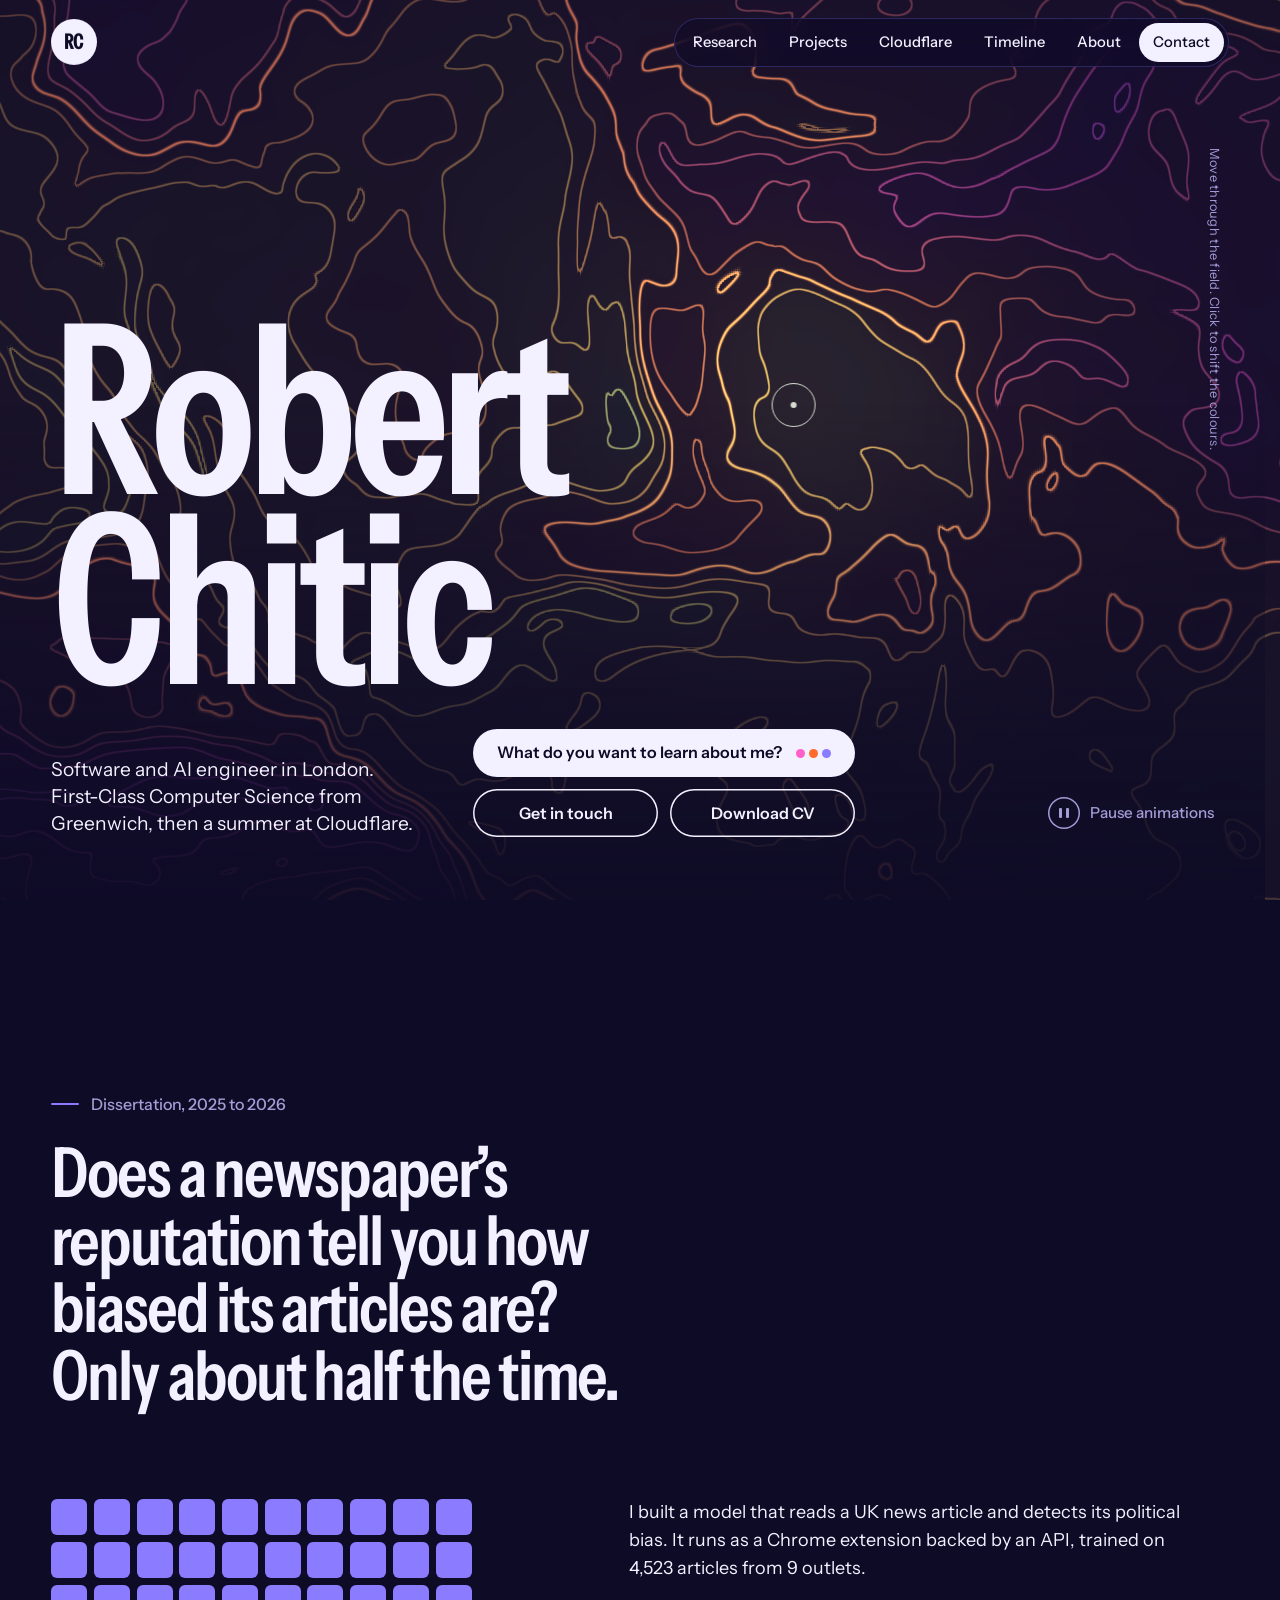
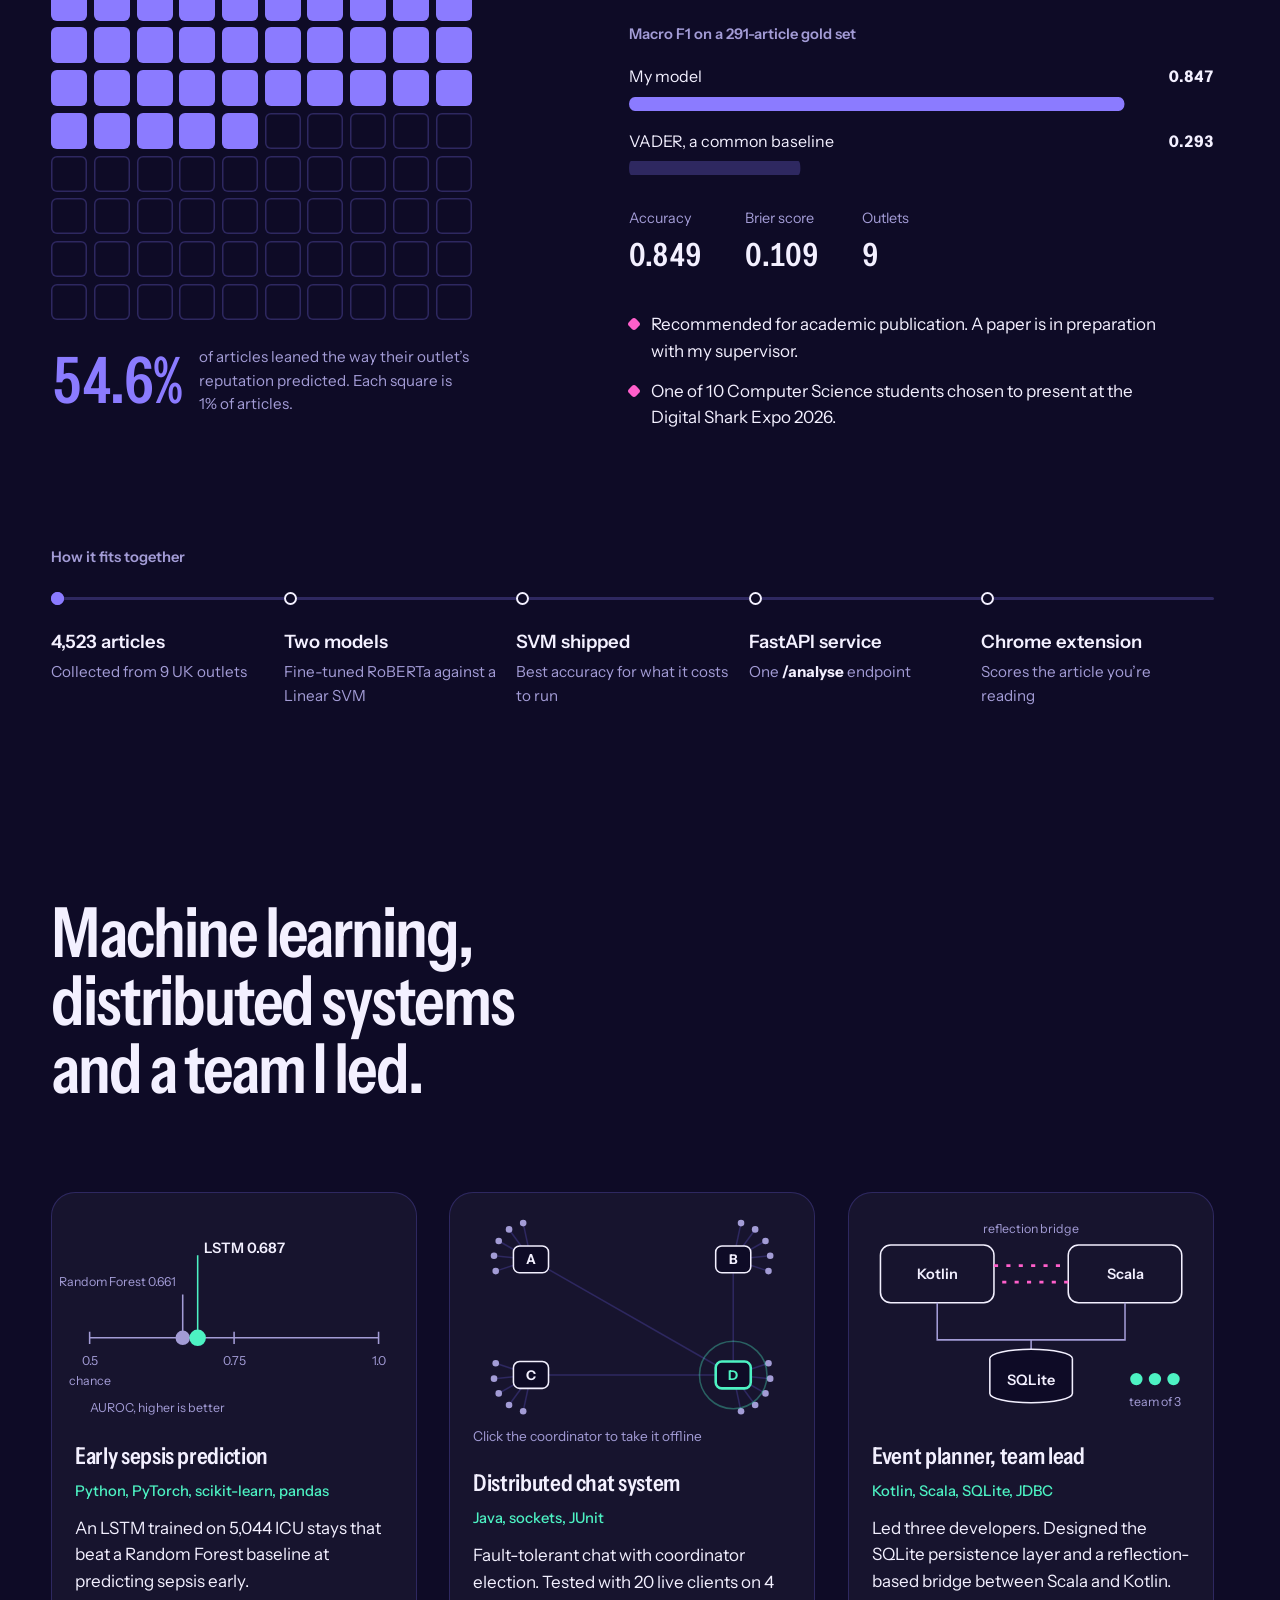
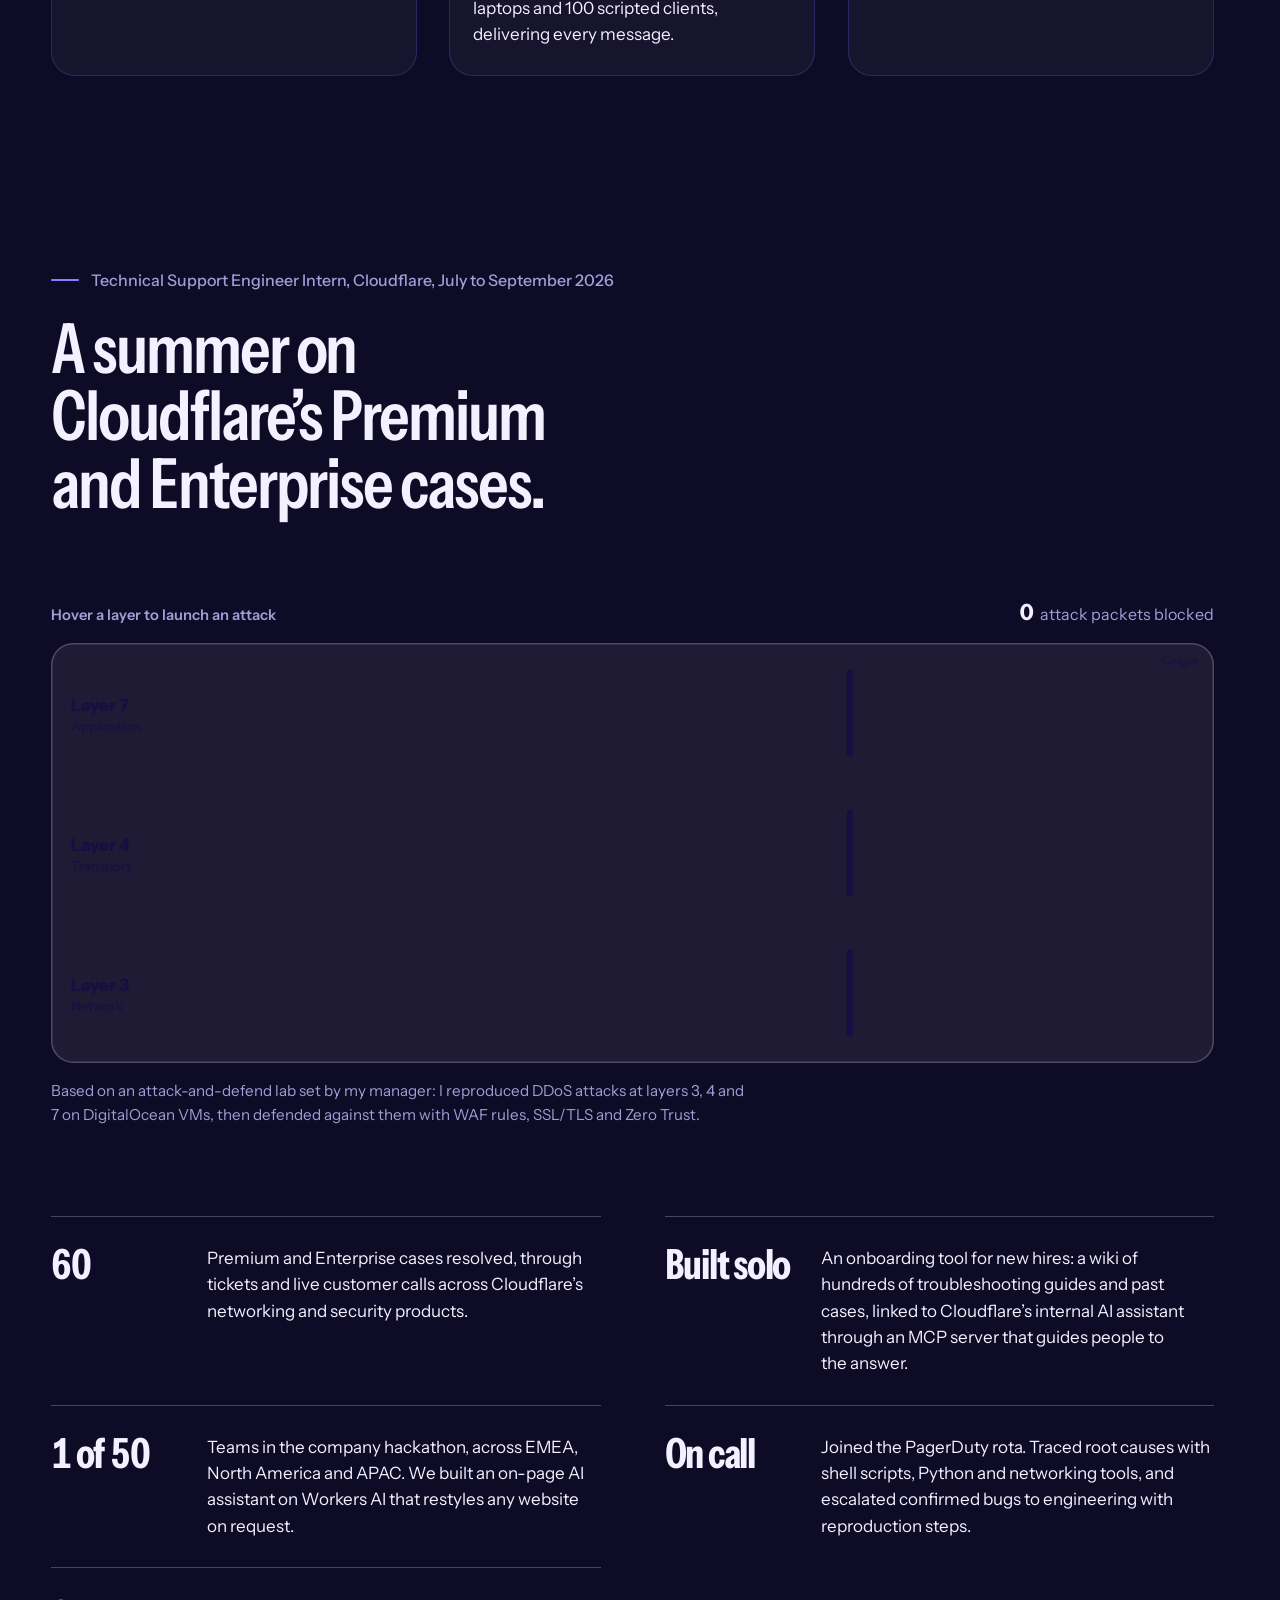
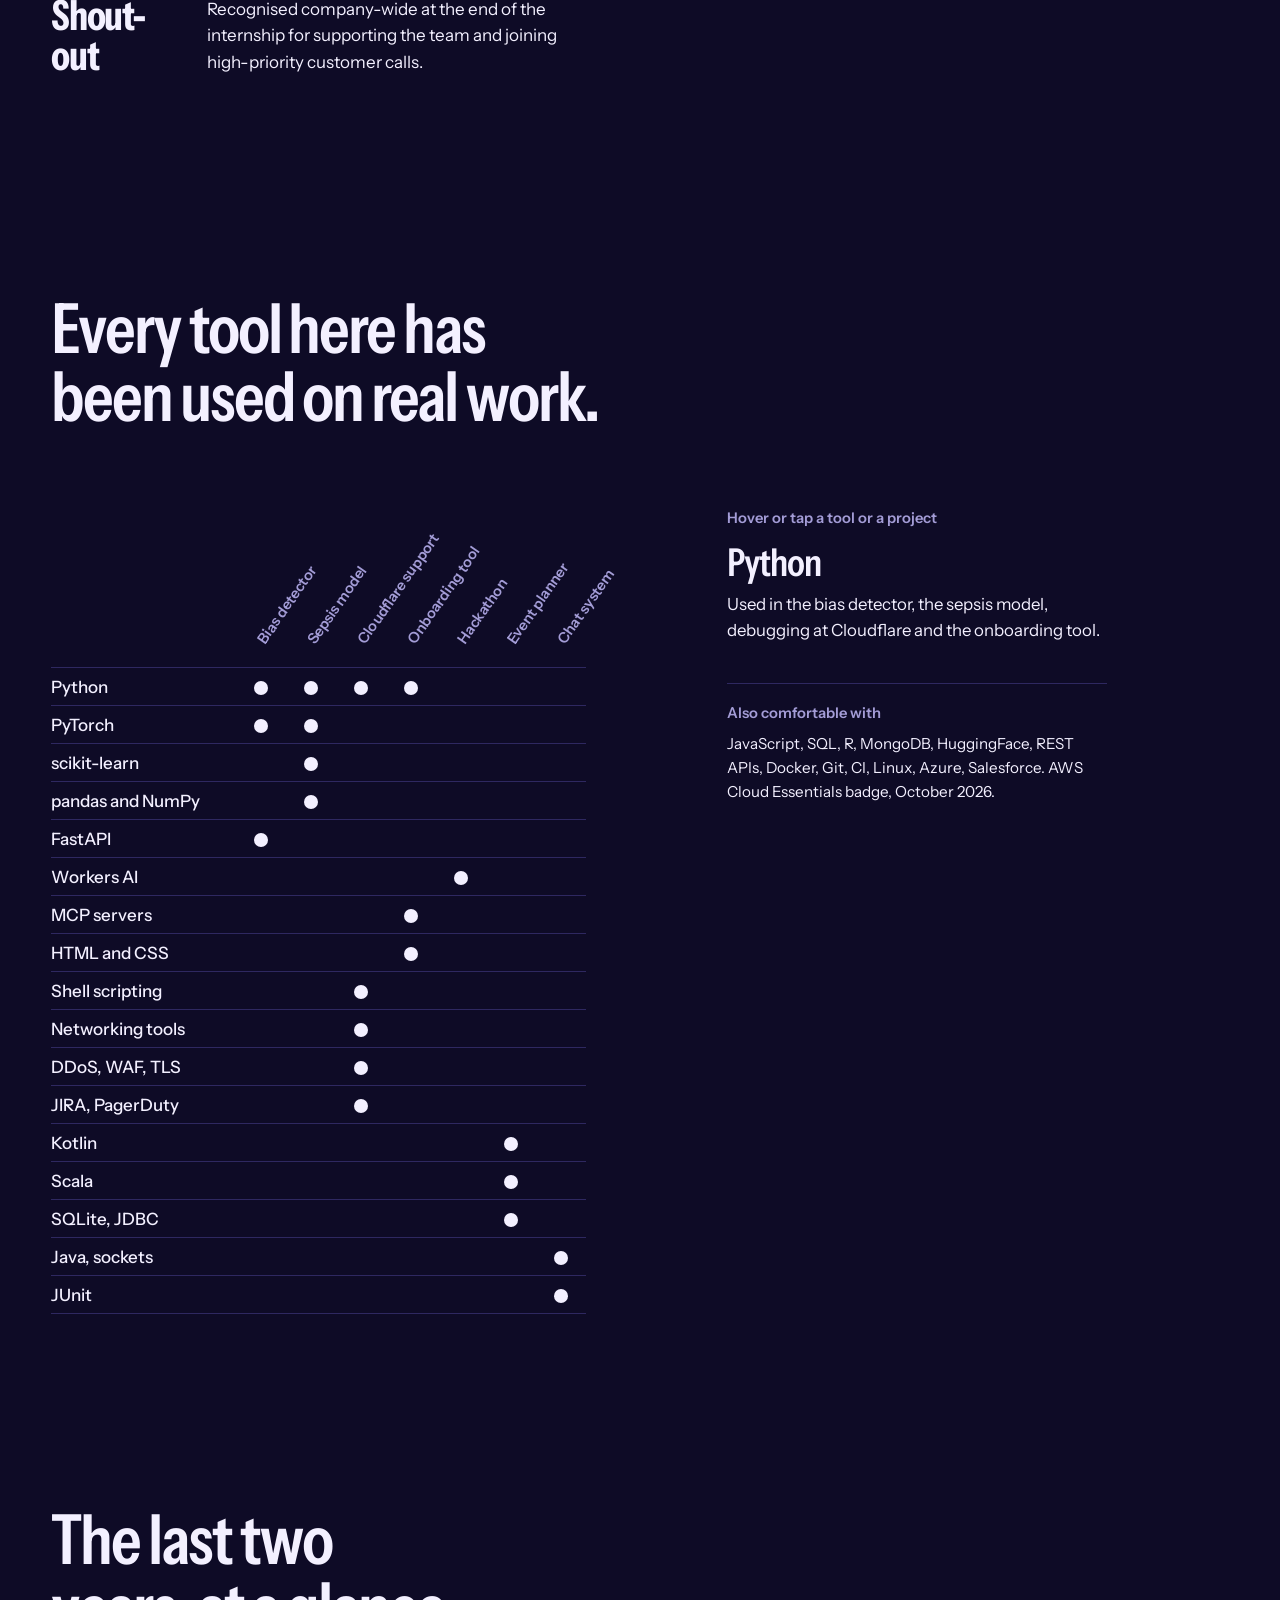
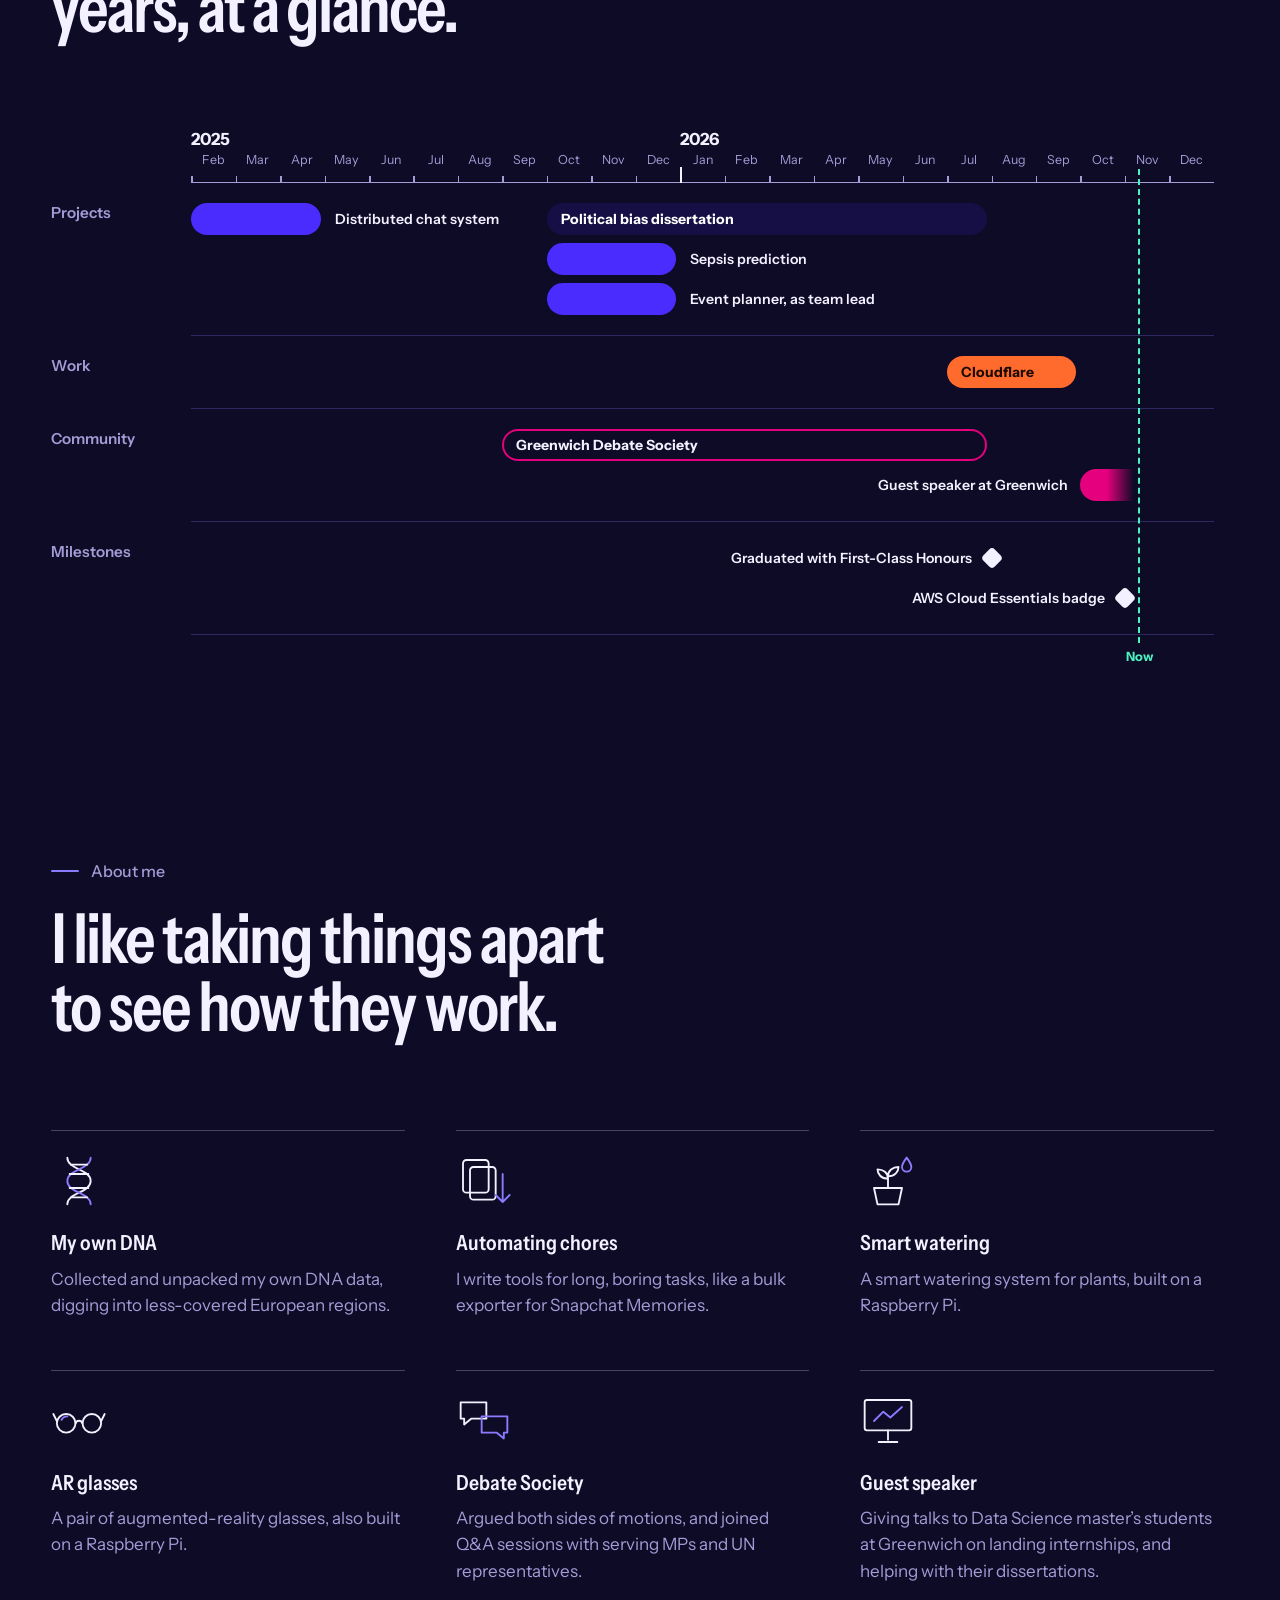
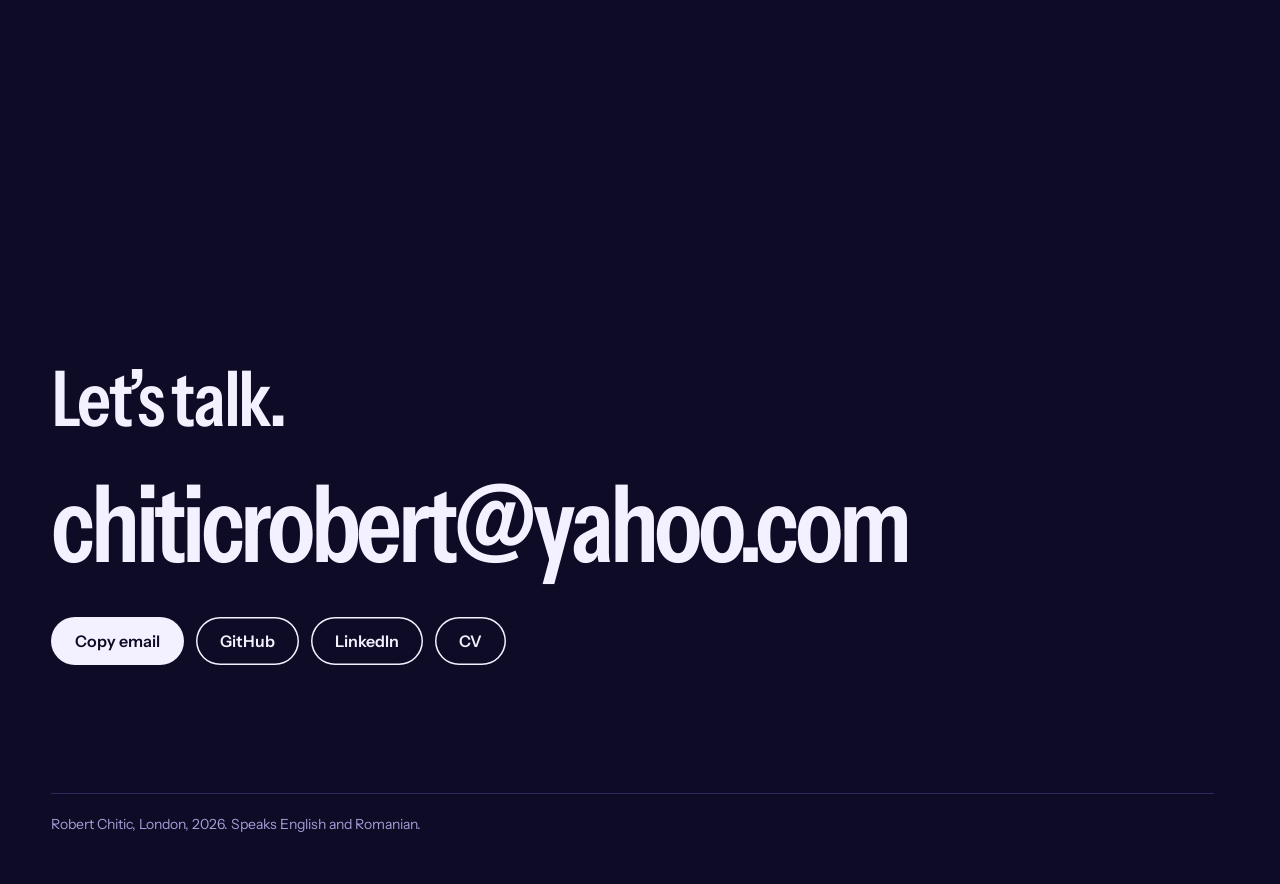
==== commit 24db9d7f: "Pause button on the front page, light middle sections, remove status line - 'Pause animations' moves" ====
--- a/public/index.html
+++ b/public/index.html
@@ -53,7 +53,7 @@
         <a class="btn btn-ghost" href="#contact" data-magnetic>Get in touch</a>
         <a class="btn btn-ghost" href="cv/Robert-Chitic-CV.pdf" download data-magnetic data-cursor="PDF">Download CV</a>
       </div>
-      <p class="status"><i></i>Open to software and AI engineering roles</p>
+      <button class="motion-toggle" id="motionToggle" type="button" data-magnetic><span class="motion-icon" aria-hidden="true"></span><span id="motionText">Pause animations</span></button>
     </div>
   </div>
   <p class="hint" id="hint">Move through the field. Click to shift the colours.</p>
@@ -111,7 +111,7 @@
 </section>
 
 <!-- PROJECTS -->
-<section class="sec" id="projects" data-theme="night">
+<section class="sec" id="projects" data-theme="lavender">
   <div class="wrap">
     <h2 class="statement">Machine learning, distributed systems and a team I led.</h2>
 
@@ -182,7 +182,7 @@
 </section>
 
 <!-- CLOUDFLARE -->
-<section class="sec" id="cloudflare" data-theme="orange">
+<section class="sec" id="cloudflare" data-theme="lavender">
   <div class="wrap">
     <p class="kicker">Technical Support Engineer Intern, Cloudflare, July to September 2026</p>
     <h2 class="statement">A summer on Cloudflare’s Premium and Enterprise cases.</h2>
@@ -207,7 +207,7 @@
 </section>
 
 <!-- TOOLKIT -->
-<section class="sec" id="toolkit" data-theme="lime">
+<section class="sec" id="toolkit" data-theme="lavender">
   <div class="wrap">
     <h2 class="statement">Every tool here has been used on real work.</h2>
 
@@ -231,7 +231,7 @@
 </section>
 
 <!-- TIMELINE -->
-<section class="sec" id="timeline" data-theme="night">
+<section class="sec" id="timeline" data-theme="lavender">
   <div class="wrap">
     <h2 class="statement">The last two years, at a glance.</h2>
     <div class="tl-viewport" id="tlViewport" tabindex="0" aria-label="Timeline from February 2025 to now. Use the left and right arrow keys to move along it.">
@@ -248,7 +248,7 @@
 </section>
 
 <!-- ABOUT -->
-<section class="sec" id="about" data-theme="pink">
+<section class="sec" id="about" data-theme="lavender">
   <div class="wrap">
     <p class="kicker">About me</p>
     <h2 class="statement">I like taking things apart to see how they work.</h2>
@@ -296,7 +296,6 @@
     <footer class="foot">
       <p>Robert Chitic, London, 2026. Speaks English and Romanian.</p>
       <p id="trace" hidden></p>
-      <button class="motion-toggle" id="motionToggle" type="button" aria-pressed="false">Pause animations</button>
     </footer>
   </div>
 </section>
--- a/public/assets/site.css
+++ b/public/assets/site.css
@@ -25,9 +25,12 @@
 p{text-wrap:pretty}
 @media (pointer:fine){html{overscroll-behavior:none}}
 svg{display:block;max-width:100%}
-.motion-toggle{font:inherit;font-size:.875rem;color:var(--muted);background:none;border:0;padding:0;text-decoration:underline;text-underline-offset:4px;cursor:pointer}
-.motion-toggle:hover{color:var(--fg)}
-.motion-paused *{animation-play-state:paused!important}
+/* "Pause animations": everything holds still */
+.motion-paused *,.motion-paused *::before,.motion-paused *::after{animation:none!important;transition:none!important}
+.motion-paused .hint{visibility:hidden}
+.motion-paused .menu-opt:hover .menu-word,.motion-paused .menu-opt:focus-visible .menu-word{font-variation-settings:"wdth" 75,"wght" 600}
+.motion-paused .btn-ask:hover .ask-dots i{transform:none}
+.motion-paused .tl-bar:hover{transform:none}
 .tl-viewport:focus-visible,#ddosCanvas:focus-visible{outline-offset:6px}
 :focus-visible{outline:2px solid var(--hi);outline-offset:3px;border-radius:4px}
 ::selection{background:var(--accent-2);color:#fff}
@@ -85,7 +88,7 @@
 .hero-foot{display:grid;grid-template-columns:minmax(0,1.2fr) auto minmax(0,1fr);gap:24px 48px;align-items:end}
 .lede{margin:0;max-width:36ch;font-size:clamp(1.1rem,1.5vw,1.35rem);line-height:1.4}
 .hero-actions{display:grid;grid-template-columns:1fr 1fr;gap:12px;width:max-content;max-width:100%}
-.btn-ask{grid-column:1/-1;gap:14px;padding-block:12px;text-align:left;line-height:1.2}
+.btn-ask{grid-column:1/-1;gap:14px;padding-block:12px;text-align:left;line-height:1.2;text-wrap:balance}
 .ask-dots{display:inline-flex;gap:4px;flex:none}
 .ask-dots i{width:9px;height:9px;border-radius:50%;background:#FF5FCB;transition:transform .35s var(--ease),background-color .3s}
 .ask-dots i:nth-child(2){background:#FF6B2C}
@@ -93,11 +96,17 @@
 .btn-ask:hover .ask-dots i{background:#fff}
 .btn-ask:hover .ask-dots i:nth-child(1){transform:translateY(-3px)}
 .btn-ask:hover .ask-dots i:nth-child(3){transform:translateY(3px)}
-.status{margin:0;justify-self:end;display:flex;align-items:center;gap:10px;font-size:.95rem;color:var(--muted)}
-.status i{width:9px;height:9px;border-radius:50%;background:var(--hi);box-shadow:0 0 0 0 var(--hi);animation:ping 2.4s infinite}
-@keyframes ping{0%{box-shadow:0 0 0 0 rgba(77,242,195,.6)}80%,100%{box-shadow:0 0 0 12px rgba(77,242,195,0)}}
+.motion-toggle{justify-self:end;display:inline-flex;align-items:center;gap:10px;min-height:48px;padding:0;border:0;background:none;font:inherit;font-size:.95rem;font-weight:500;color:var(--muted);transition:color .25s}
+.motion-toggle[hidden]{display:none}
+.motion-toggle:hover{color:var(--fg)}
+.motion-icon{position:relative;flex:none;width:32px;height:32px;border-radius:50%;box-shadow:inset 0 0 0 1.5px currentColor}
+.motion-icon::before,.motion-icon::after{content:"";position:absolute;top:11px;width:3px;height:10px;border-radius:1px;background:currentColor}
+.motion-icon::before{left:11px}
+.motion-icon::after{right:11px}
+.motion-toggle.is-paused .motion-icon::before{left:13px;top:10px;width:0;height:0;border-radius:0;background:none;border-left:9px solid currentColor;border-top:6px solid transparent;border-bottom:6px solid transparent}
+.motion-toggle.is-paused .motion-icon::after{display:none}
 .hint{position:absolute;top:50%;right:var(--gutter);margin:0;transform:translateY(-50%) rotate(90deg);transform-origin:100% 50%;font-size:.8rem;color:var(--muted);letter-spacing:.02em;opacity:0}
-@media (max-width:900px){.hero-foot{grid-template-columns:1fr}.status{justify-self:start}.hint{display:none}.hero-actions{width:min(100%,26rem)}}
+@media (max-width:900px){.hero-foot{grid-template-columns:1fr}.motion-toggle{justify-self:start}.hint{display:none}.hero-actions{width:min(100%,26rem)}}
 @media (max-width:600px){.name{font-size:clamp(4rem,30vw,9rem)}}
 
 /* sections */
@@ -249,13 +258,13 @@
 .tl-lane{position:relative;padding:16px 0;border-bottom:1px solid var(--line)}
 .tl-lane-name{position:absolute;left:-140px;top:18px;font-size:.95rem;font-weight:600;color:var(--muted)}
 .tl-row{position:relative;height:40px}
-.tl-bar{position:absolute;top:4px;height:32px;border-radius:999px;font-size:.88rem;font-weight:700;line-height:32px;padding:0 14px;white-space:nowrap;color:#0E0B26;background:var(--c,var(--fg))}
+.tl-bar{position:absolute;top:4px;height:32px;border-radius:999px;font-size:.88rem;font-weight:700;line-height:32px;padding:0 14px;white-space:nowrap;color:var(--t,#fff);background:var(--c,var(--fg))}
 .tl-bar.ring{background:transparent;color:var(--fg);box-shadow:inset 0 0 0 2px var(--c)}
 .tl-bar.open{border-radius:999px 0 0 999px;background:linear-gradient(90deg,var(--c) 50%,transparent)}
 .tl-lab{position:absolute;top:4px;line-height:32px;font-size:.88rem;font-weight:600;white-space:nowrap}
 .tl-lab.left{transform:translateX(-100%)}
 .tl-ms{position:absolute;top:8px;width:0}
-.tl-ms::before{content:"";position:absolute;left:-8px;top:4px;width:16px;height:16px;border-radius:4px;background:#FFE14D;transform:rotate(45deg)}
+.tl-ms::before{content:"";position:absolute;left:-8px;top:4px;width:16px;height:16px;border-radius:4px;background:var(--fg);transform:rotate(45deg)}
 .tl-ms span{position:absolute;right:20px;top:2px;white-space:nowrap;font-size:.88rem;font-weight:600;line-height:20px}
 .tl-now{position:absolute;top:50px;bottom:-8px;width:0;border-left:2px dashed var(--hi)}
 .tl-now span{position:absolute;bottom:-24px;left:-14px;font-size:.8rem;font-weight:700;color:var(--hi)}
@@ -293,7 +302,7 @@
 .line-mask{overflow:hidden;padding-bottom:.06em;margin-bottom:-.06em}
 
 @media (prefers-reduced-motion:reduce){
-  .status i,.wire.flow{animation:none!important}
+  .wire.flow{animation:none!important}
   .away li:hover svg *{animation:none}
 }
 
